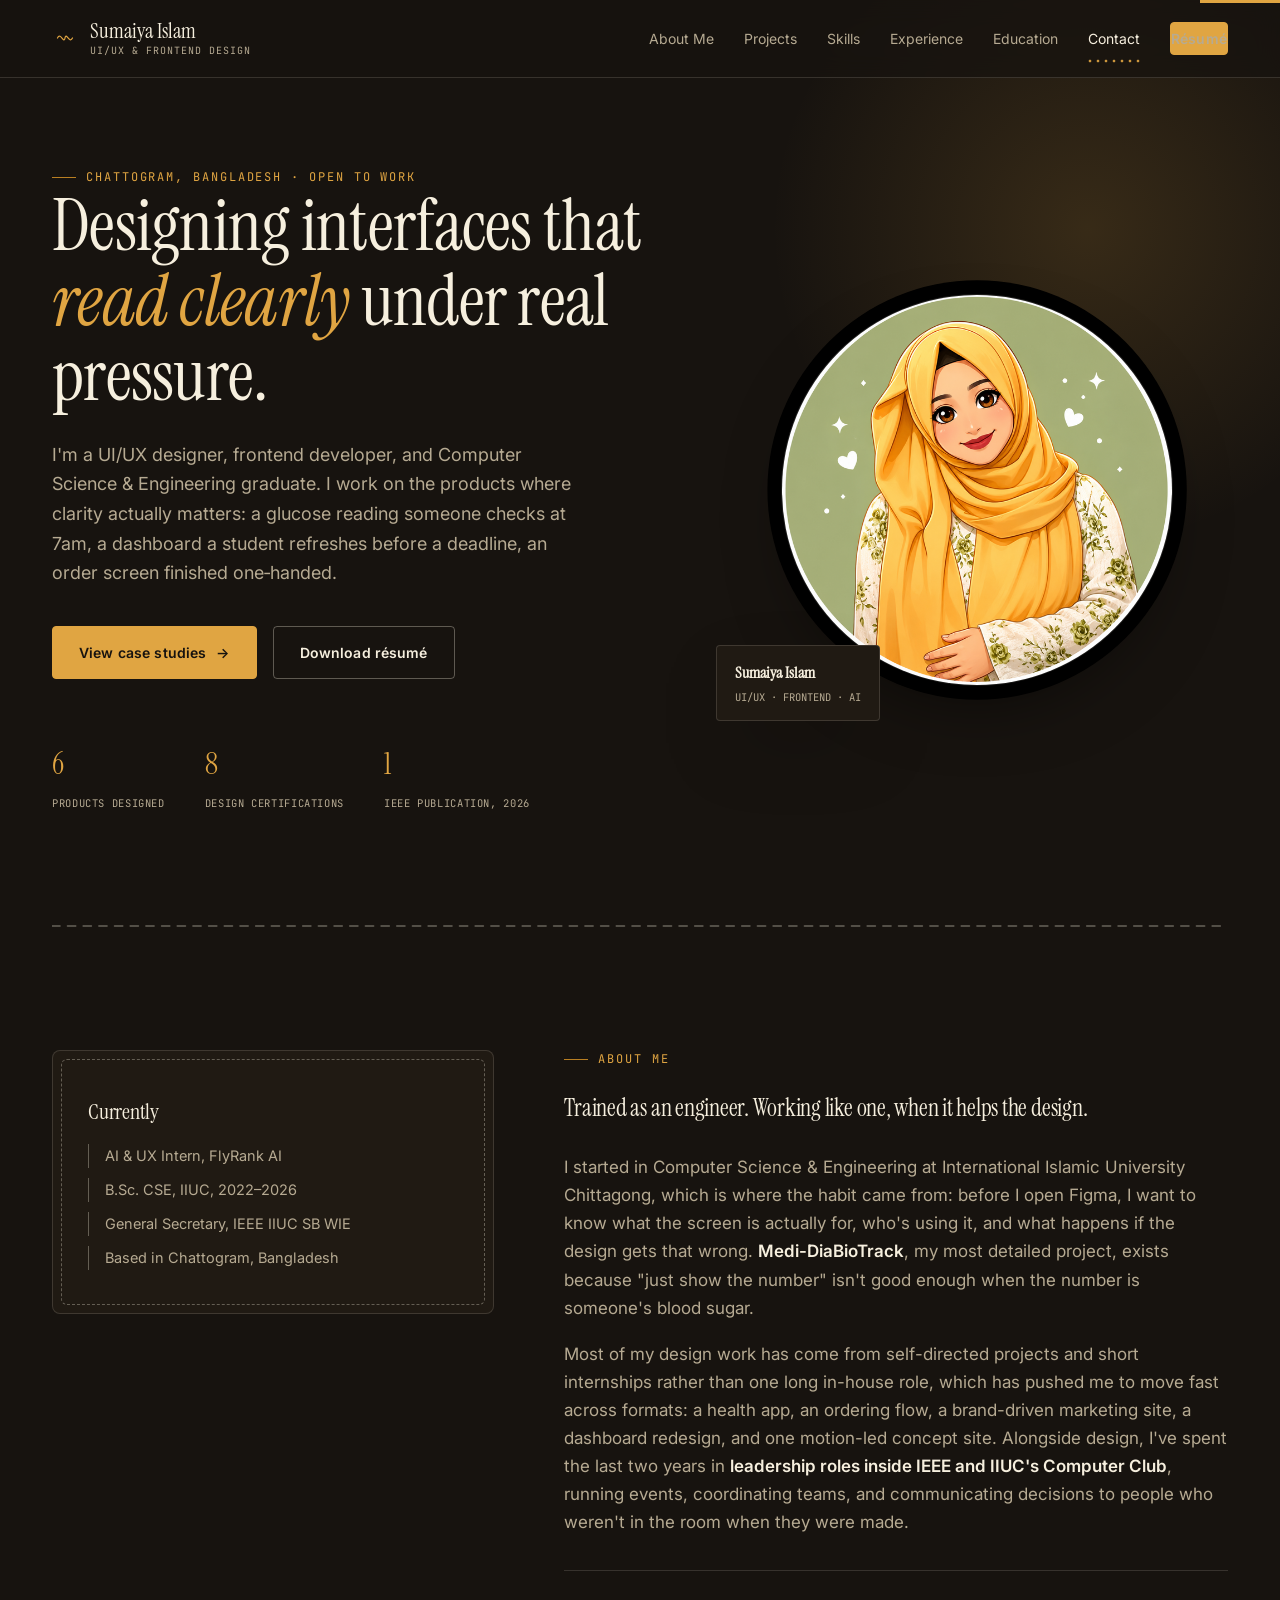
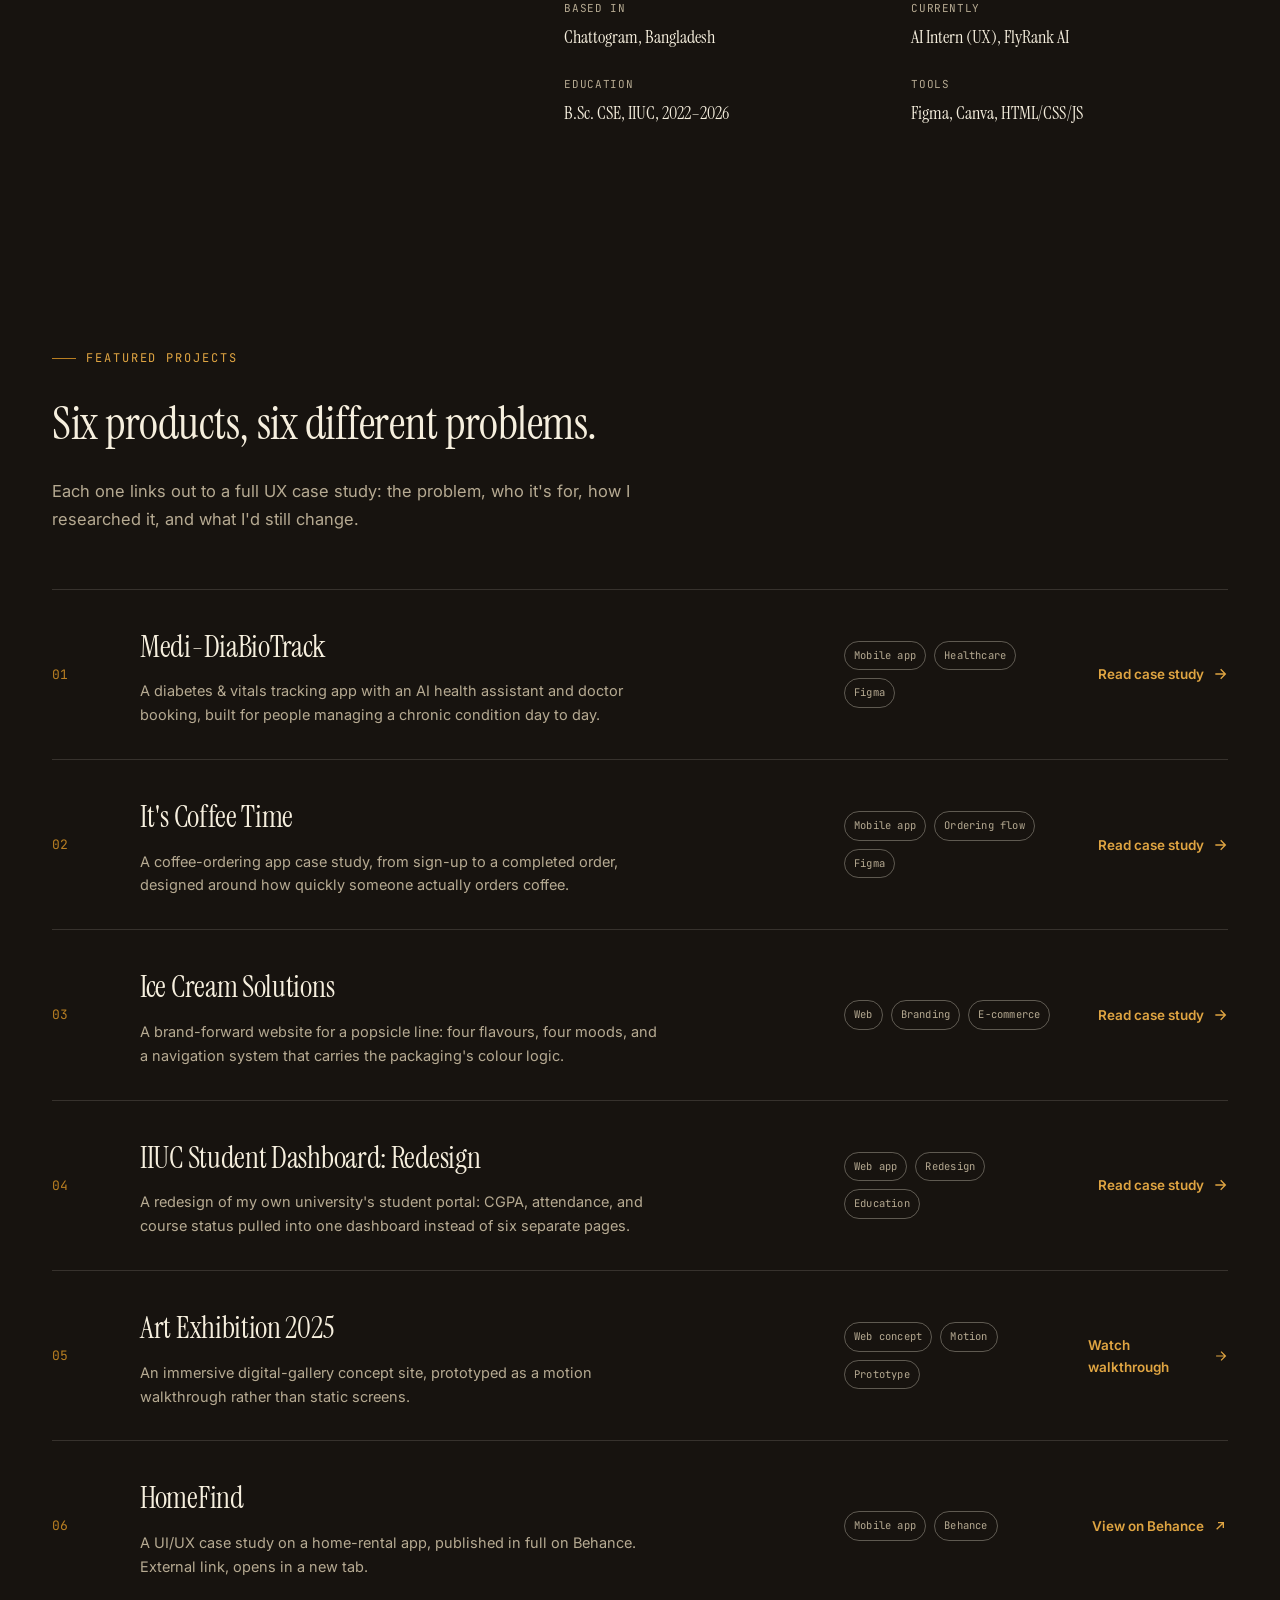
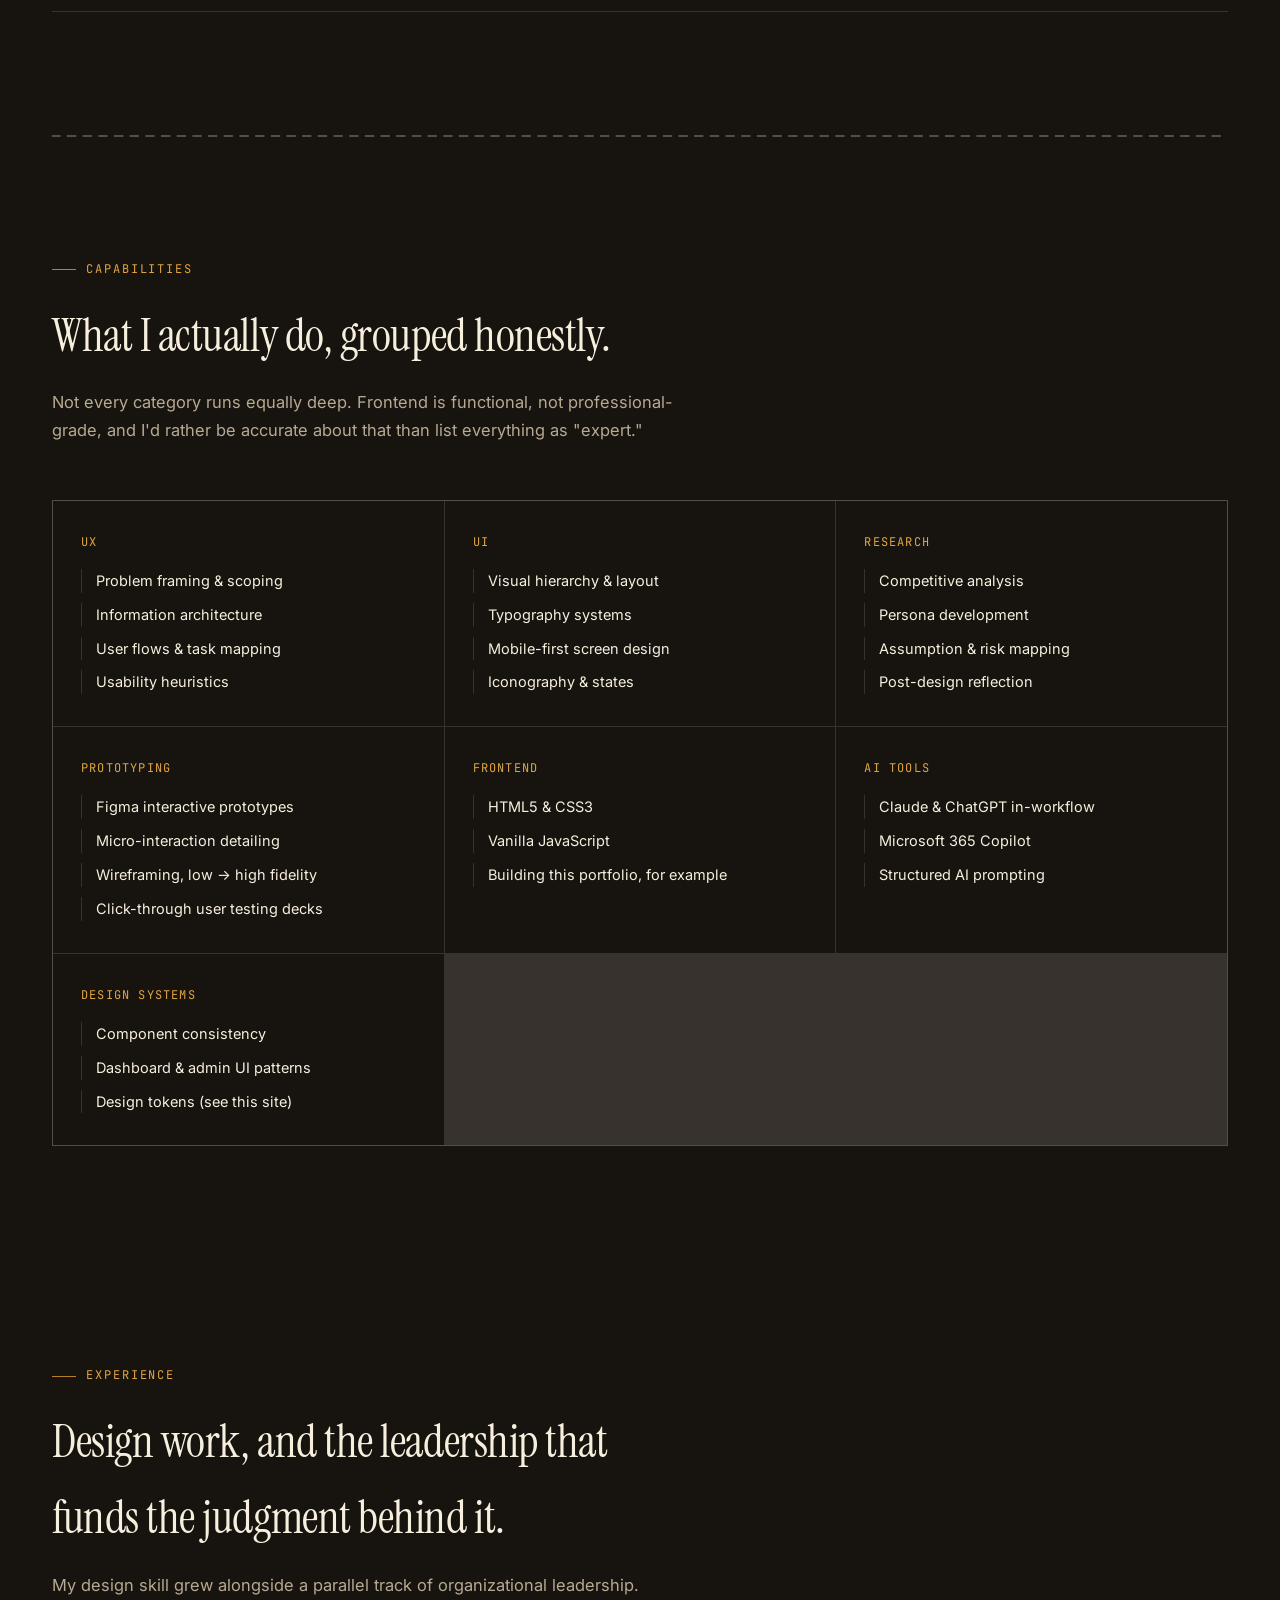
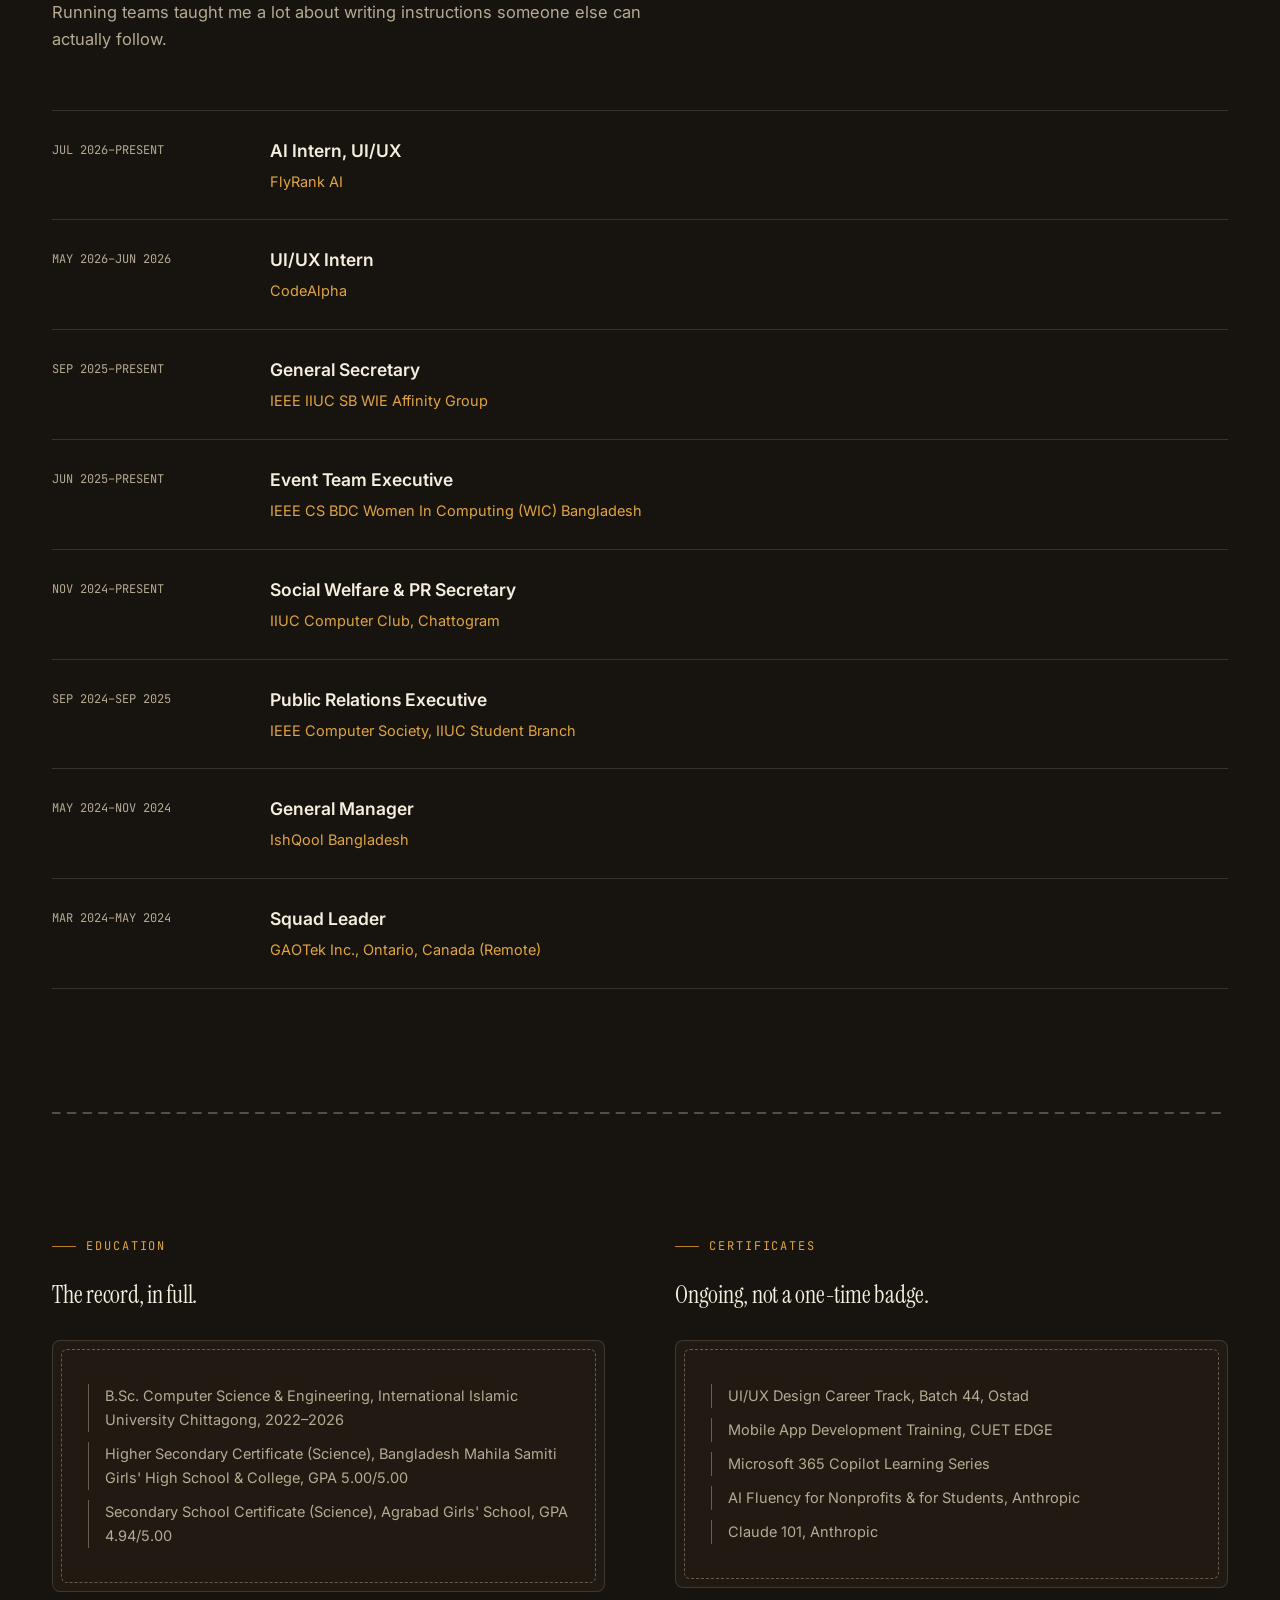
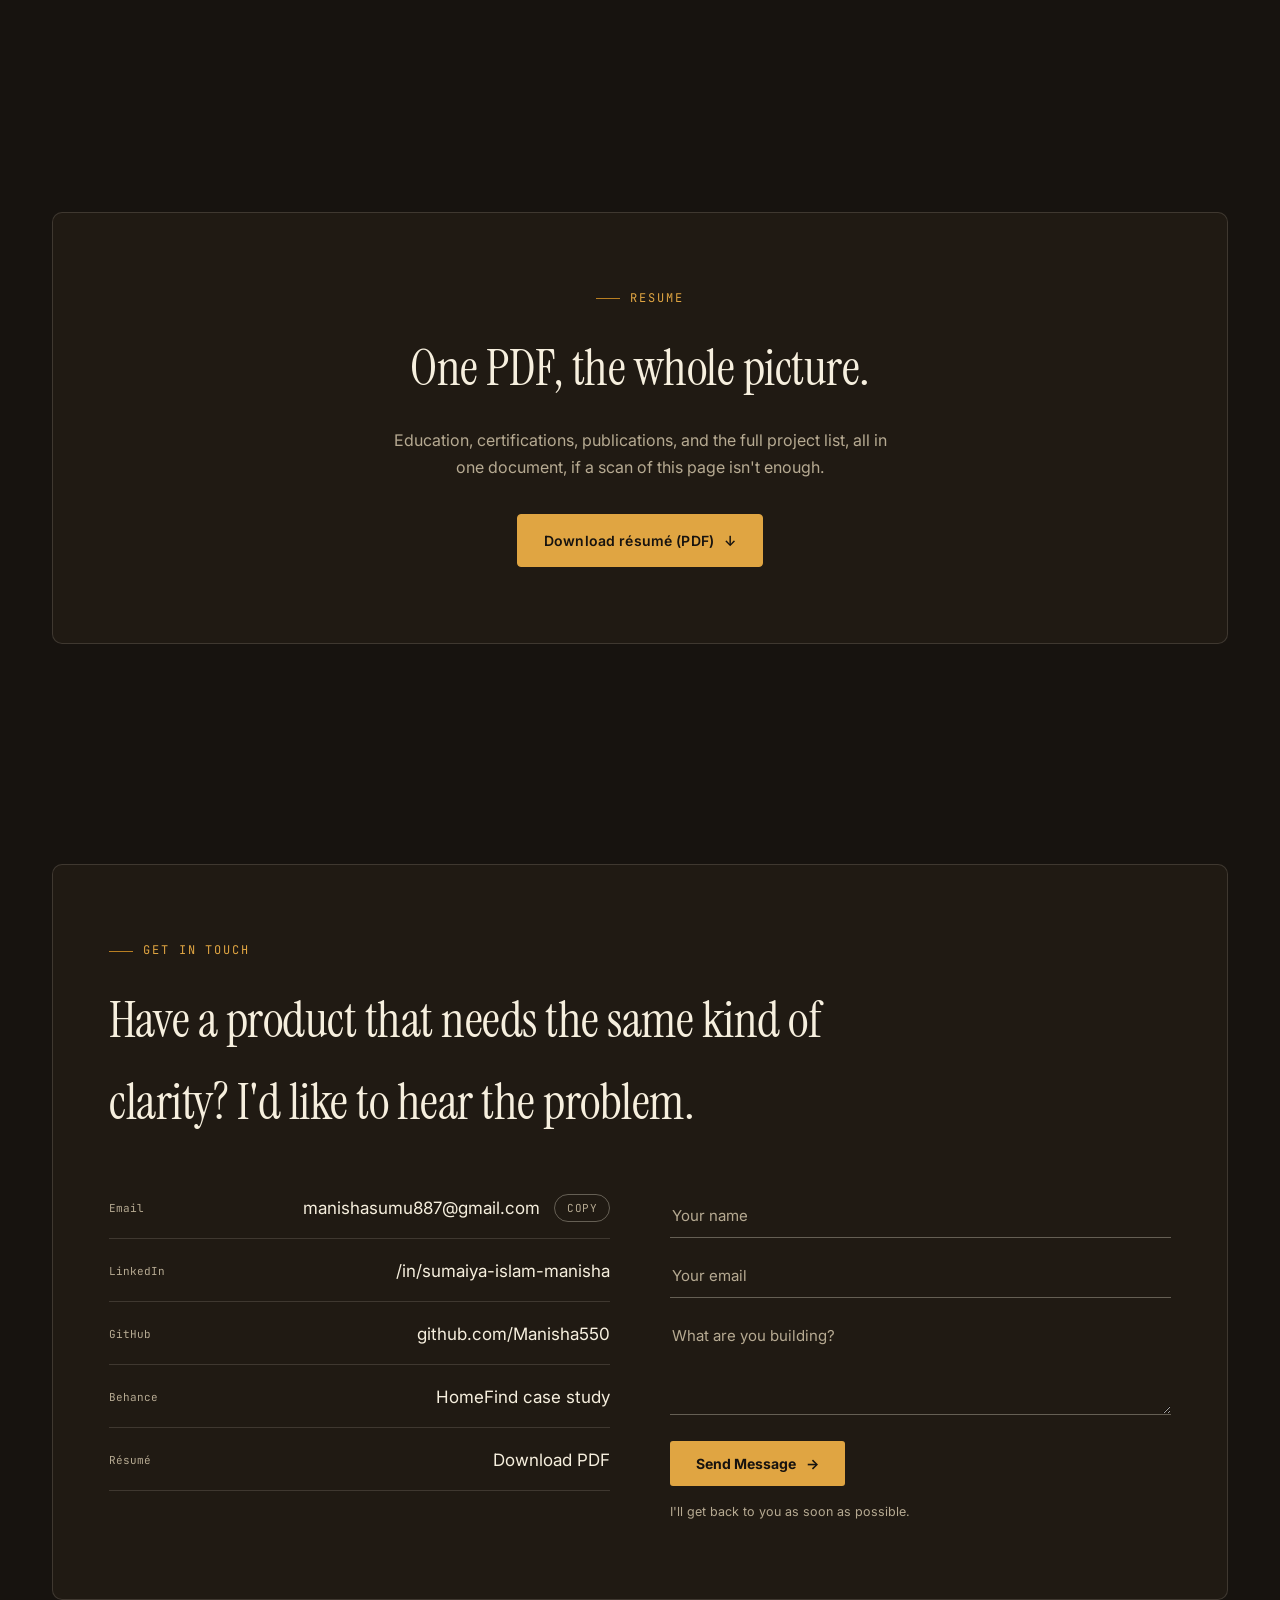
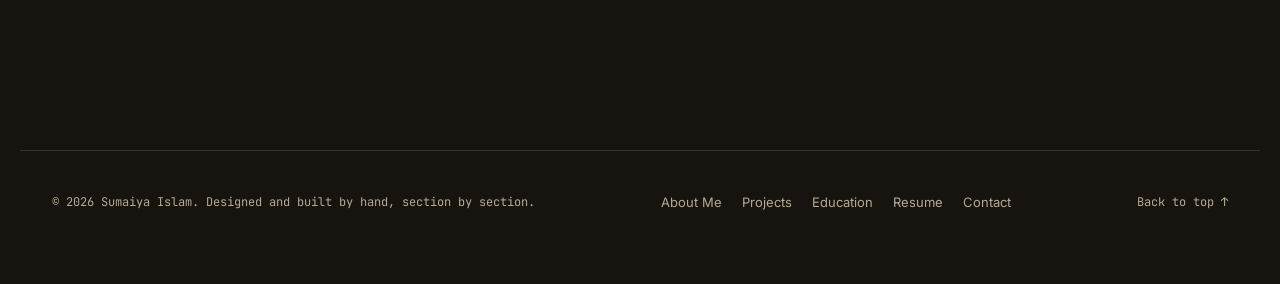
==== index.html @ 70c05f85 "Update avatar image attributes in index.html Removed width and height attributes from avatar image." ====
<!DOCTYPE html>
<html lang="en">
<head>
<meta charset="UTF-8">
<meta name="viewport" content="width=device-width, initial-scale=1.0">
<title>Sumaiya Islam | UI/UX Designer &amp; Frontend Developer</title>
<meta name="description" content="Sumaiya Islam is a UI/UX designer, frontend developer, and AI enthusiast from Chattogram, Bangladesh. A CSE graduate designing research-first products, from a diabetes-tracking app to a university dashboard redesign.">
<meta property="og:title" content="Sumaiya Islam | UI/UX Designer &amp; Frontend Developer">
<meta property="og:description" content="Product design case studies in health-tech, e-commerce, and dashboard redesigns, built and coded by hand.">
<meta property="og:type" content="website">
<link rel="icon" href="data:,">
<link rel="stylesheet" href="style.css">
</head>
<body>

<!-- ================================================================
     RUNNING-STITCH SCROLL PROGRESS
     A dashed thread that fills in as you scroll the page — the
     site's signature motif, echoing Nakshi-Kantha embroidery.
     ================================================================ -->
<div id="stitch-progress" aria-hidden="true" style="position:fixed;top:0;left:0;right:0;height:3px;z-index:999;pointer-events:none;">
  <svg viewBox="0 0 1200 6" preserveAspectRatio="none" style="width:100%;height:100%;">
    <path id="stitch-path" d="M0,3 L1200,3" stroke="#E0A542" stroke-width="3" stroke-dasharray="6 8" fill="none" vector-effect="non-scaling-stroke"/>
  </svg>
</div>

<!-- ================================================================
     NAVIGATION
     ================================================================ -->
<header class="site-nav">
  <div class="nav-inner">
    <a href="#top" class="brand">
      <svg class="brand-mark" viewBox="0 0 32 32" aria-hidden="true">
        <path d="M4,16 C9,6 14,26 16,16 C18,6 23,26 28,16" />
      </svg>
      <span class="brand-text">Sumaiya Islam<small>UI/UX &amp; FRONTEND DESIGN</small></span>
    </a>
    <nav class="links">
      <span class="nav-indicator" aria-hidden="true"></span>
      <a href="#about">About Me</a>
      <a href="#work">Projects</a>
      <a href="#skills">Skills</a>
      <a href="#experience">Experience</a>
      <a href="#education">Education</a>
      <a href="#contact">Contact</a>
      <a href="assets/resume/sumaiya-islam-cv.pdf" class="btn btn-magnetic" download>Résumé</a>
    </nav>
    <button class="menu-btn" aria-label="Open menu" aria-expanded="false"><span></span></button>
  </div>
</header>

<main id="top">

  <!-- ============================================================
       HERO
       Left: thesis statement. Right: the illustrated avatar inside
       an embroidery hoop — the page's signature moment.
       ============================================================ -->
  <section class="hero">
    <div class="hero-glow" aria-hidden="true"></div>
    <div class="wrap hero-grid">

      <div class="reveal in">
        <div class="eyebrow">CHATTOGRAM, BANGLADESH &middot; OPEN TO WORK</div>
        <h1>Designing interfaces that <em>read clearly</em> under real pressure.</h1>
        <p class="lede">I'm a UI/UX designer, frontend developer, and Computer Science &amp; Engineering graduate. I work on the products where clarity actually matters: a glucose reading someone checks at 7am, a dashboard a student refreshes before a deadline, an order screen finished one‑handed.</p>
        <div class="hero-cta">
          <a href="#work" class="btn btn-magnetic">View case studies <span class="btn-arrow">→</span></a>
          <a href="assets/resume/sumaiya-islam-cv.pdf" class="btn btn-ghost" download>Download résumé</a>
        </div>
        <div class="hero-meta">
          <div><strong data-count-to="6">0</strong><span>Products designed</span></div>
          <div><strong data-count-to="8">0</strong><span>Design certifications</span></div>
          <div><strong data-count-to="1">0</strong><span>IEEE publication, 2026</span></div>
        </div>
      </div>

      <!-- ---------- embroidery-hoop avatar ---------- -->
      <div class="reveal in hoop-wrap">
        <svg class="hoop-ring" viewBox="0 0 440 440" aria-hidden="true">
          <circle cx="220" cy="220" r="205"/>
        </svg>

        <div class="avatar-stage">
          <img class="avatar-photo" src="assets/images/avatar-illustration.png" alt="Illustrated portrait of Sumaiya, in a marigold hijab and a floral dress" loading="eager" fetchpriority="high">
        </div>

        <div class="hoop-tag">
          <strong>Sumaiya Islam</strong>
          <span>UI/UX · FRONTEND · AI</span>
        </div>
      </div>

    </div>
  </section>

  <svg class="stitch-divider stitch-draw wrap" viewBox="0 0 1200 28" preserveAspectRatio="none"><path d="M0,14 L1200,14"/></svg>

  <!-- ============================================================
       ABOUT
       ============================================================ -->
  <section id="about">
    <div class="wrap about-grid">

      <div class="reveal">
        <div class="thread-frame">
          <div class="thread-frame-inner">
            <h3>Currently</h3>
            <ul>
              <li>AI &amp; UX Intern, FlyRank AI</li>
              <li>B.Sc. CSE, IIUC, 2022–2026</li>
              <li>General Secretary, IEEE IIUC SB WIE</li>
              <li>Based in Chattogram, Bangladesh</li>
            </ul>
          </div>
        </div>
      </div>

      <div class="reveal about-copy">
        <div class="eyebrow">About Me</div>
        <h2 style="margin-top:18px; margin-bottom:26px;">Trained as an engineer. Working like one, when it helps the design.</h2>
        <p>I started in Computer Science &amp; Engineering at International Islamic University Chittagong, which is where the habit came from: before I open Figma, I want to know what the screen is actually for, who's using it, and what happens if the design gets that wrong. <strong>Medi-DiaBioTrack</strong>, my most detailed project, exists because "just show the number" isn't good enough when the number is someone's blood sugar.</p>
        <p>Most of my design work has come from self-directed projects and short internships rather than one long in-house role, which has pushed me to move fast across formats: a health app, an ordering flow, a brand-driven marketing site, a dashboard redesign, and one motion-led concept site. Alongside design, I've spent the last two years in <strong>leadership roles inside IEEE and IIUC's Computer Club</strong>, running events, coordinating teams, and communicating decisions to people who weren't in the room when they were made.</p>
        <div class="about-facts">
          <div><span>Based in</span><strong>Chattogram, Bangladesh</strong></div>
          <div><span>Currently</span><strong>AI Intern (UX), FlyRank AI</strong></div>
          <div><span>Education</span><strong>B.Sc. CSE, IIUC, 2022–2026</strong></div>
          <div><span>Tools</span><strong>Figma, Canva, HTML/CSS/JS</strong></div>
        </div>
      </div>

    </div>
  </section>

  <!-- ============================================================
       SELECTED WORK
       ============================================================ -->
  <section id="work">
    <div class="wrap">
      <div class="section-head reveal">
        <div class="eyebrow">Featured Projects</div>
        <h2>Six products, six different problems.</h2>
        <p>Each one links out to a full UX case study: the problem, who it's for, how I researched it, and what I'd still change.</p>
      </div>

      <div class="project-list">

        <div class="project-row reveal">
          <a class="row-link" href="projects/medi-diabiotrack.html" aria-label="Open Medi-DiaBioTrack case study"></a>
          <span class="idx mono">01</span>
          <div class="title-block">
            <h3>Medi-DiaBioTrack</h3>
            <p>A diabetes &amp; vitals tracking app with an AI health assistant and doctor booking, built for people managing a chronic condition day to day.</p>
          </div>
          <div class="tags"><span>Mobile app</span><span>Healthcare</span><span>Figma</span></div>
          <div class="go">Read case study <svg width="16" height="16" viewBox="0 0 24 24" fill="none" stroke="currentColor" stroke-width="2"><path d="M5 12h14M13 5l7 7-7 7"/></svg></div>
        </div>

        <div class="project-row reveal">
          <a class="row-link" href="projects/coffee-time.html" aria-label="Open It's Coffee Time case study"></a>
          <span class="idx mono">02</span>
          <div class="title-block">
            <h3>It's Coffee Time</h3>
            <p>A coffee-ordering app case study, from sign-up to a completed order, designed around how quickly someone actually orders coffee.</p>
          </div>
          <div class="tags"><span>Mobile app</span><span>Ordering flow</span><span>Figma</span></div>
          <div class="go">Read case study <svg width="16" height="16" viewBox="0 0 24 24" fill="none" stroke="currentColor" stroke-width="2"><path d="M5 12h14M13 5l7 7-7 7"/></svg></div>
        </div>

        <div class="project-row reveal">
          <a class="row-link" href="projects/icecream-solutions.html" aria-label="Open Ice Cream Solutions case study"></a>
          <span class="idx mono">03</span>
          <div class="title-block">
            <h3>Ice Cream Solutions</h3>
            <p>A brand-forward website for a popsicle line: four flavours, four moods, and a navigation system that carries the packaging's colour logic.</p>
          </div>
          <div class="tags"><span>Web</span><span>Branding</span><span>E-commerce</span></div>
          <div class="go">Read case study <svg width="16" height="16" viewBox="0 0 24 24" fill="none" stroke="currentColor" stroke-width="2"><path d="M5 12h14M13 5l7 7-7 7"/></svg></div>
        </div>

        <div class="project-row reveal">
          <a class="row-link" href="projects/student-dashboard.html" aria-label="Open IIUC Student Dashboard redesign case study"></a>
          <span class="idx mono">04</span>
          <div class="title-block">
            <h3>IIUC Student Dashboard: Redesign</h3>
            <p>A redesign of my own university's student portal: CGPA, attendance, and course status pulled into one dashboard instead of six separate pages.</p>
          </div>
          <div class="tags"><span>Web app</span><span>Redesign</span><span>Education</span></div>
          <div class="go">Read case study <svg width="16" height="16" viewBox="0 0 24 24" fill="none" stroke="currentColor" stroke-width="2"><path d="M5 12h14M13 5l7 7-7 7"/></svg></div>
        </div>

        <div class="project-row reveal">
          <a class="row-link" href="projects/art-exhibition.html" aria-label="Open Art Exhibition 2025 case study"></a>
          <span class="idx mono">05</span>
          <div class="title-block">
            <h3>Art Exhibition 2025</h3>
            <p>An immersive digital-gallery concept site, prototyped as a motion walkthrough rather than static screens.</p>
          </div>
          <div class="tags"><span>Web concept</span><span>Motion</span><span>Prototype</span></div>
          <div class="go">Watch walkthrough <svg width="16" height="16" viewBox="0 0 24 24" fill="none" stroke="currentColor" stroke-width="2"><path d="M5 12h14M13 5l7 7-7 7"/></svg></div>
        </div>

        <div class="project-row reveal">
          <a class="row-link" href="https://www.behance.net/gallery/236787007/HomeFind-UIUX-Case-Study-on-Home-Rental-App" target="_blank" rel="noopener" aria-label="Open HomeFind case study on Behance"></a>
          <span class="idx mono">06</span>
          <div class="title-block">
            <h3>HomeFind</h3>
            <p>A UI/UX case study on a home-rental app, published in full on Behance. External link, opens in a new tab.</p>
          </div>
          <div class="tags"><span>Mobile app</span><span>Behance</span></div>
          <div class="go">View on Behance <svg width="16" height="16" viewBox="0 0 24 24" fill="none" stroke="currentColor" stroke-width="2"><path d="M7 17L17 7M9 7h8v8"/></svg></div>
        </div>

      </div>
    </div>
  </section>

  <svg class="stitch-divider stitch-draw wrap" viewBox="0 0 1200 28" preserveAspectRatio="none"><path d="M0,14 L1200,14"/></svg>

  <!-- ============================================================
       SKILLS
       ============================================================ -->
  <section id="skills">
    <div class="wrap">
      <div class="section-head reveal">
        <div class="eyebrow">Capabilities</div>
        <h2>What I actually do, grouped honestly.</h2>
        <p>Not every category runs equally deep. Frontend is functional, not professional-grade, and I'd rather be accurate about that than list everything as "expert."</p>
      </div>
      <div class="skills-grid reveal">
        <div class="skill-card">
          <h4>UX</h4>
          <ul>
            <li>Problem framing &amp; scoping</li>
            <li>Information architecture</li>
            <li>User flows &amp; task mapping</li>
            <li>Usability heuristics</li>
          </ul>
        </div>
        <div class="skill-card">
          <h4>UI</h4>
          <ul>
            <li>Visual hierarchy &amp; layout</li>
            <li>Typography systems</li>
            <li>Mobile-first screen design</li>
            <li>Iconography &amp; states</li>
          </ul>
        </div>
        <div class="skill-card">
          <h4>Research</h4>
          <ul>
            <li>Competitive analysis</li>
            <li>Persona development</li>
            <li>Assumption &amp; risk mapping</li>
            <li>Post-design reflection</li>
          </ul>
        </div>
        <div class="skill-card">
          <h4>Prototyping</h4>
          <ul>
            <li>Figma interactive prototypes</li>
            <li>Micro-interaction detailing</li>
            <li>Wireframing, low → high fidelity</li>
            <li>Click-through user testing decks</li>
          </ul>
        </div>
        <div class="skill-card">
          <h4>Frontend</h4>
          <ul>
            <li>HTML5 &amp; CSS3</li>
            <li>Vanilla JavaScript</li>
            <li>Building this portfolio, for example</li>
          </ul>
        </div>
        <div class="skill-card">
          <h4>AI tools</h4>
          <ul>
            <li>Claude &amp; ChatGPT in-workflow</li>
            <li>Microsoft 365 Copilot</li>
            <li>Structured AI prompting</li>
          </ul>
        </div>
        <div class="skill-card">
          <h4>Design systems</h4>
          <ul>
            <li>Component consistency</li>
            <li>Dashboard &amp; admin UI patterns</li>
            <li>Design tokens (see this site)</li>
          </ul>
        </div>
      </div>
    </div>
  </section>

  <!-- ============================================================
       EXPERIENCE
       ============================================================ -->
  <section id="experience">
    <div class="wrap">
      <div class="section-head reveal">
        <div class="eyebrow">Experience</div>
        <h2>Design work, and the leadership that funds the judgment behind it.</h2>
        <p>My design skill grew alongside a parallel track of organizational leadership. Running teams taught me a lot about writing instructions someone else can actually follow.</p>
      </div>
      <div class="timeline reveal">
        <div class="tl-row"><div class="when mono">JUL 2026–PRESENT</div><div><div class="role">AI Intern, UI/UX</div><div class="org">FlyRank AI</div></div></div>
        <div class="tl-row"><div class="when mono">MAY 2026–JUN 2026</div><div><div class="role">UI/UX Intern</div><div class="org">CodeAlpha</div></div></div>
        <div class="tl-row"><div class="when mono">SEP 2025–PRESENT</div><div><div class="role">General Secretary</div><div class="org">IEEE IIUC SB WIE Affinity Group</div></div></div>
        <div class="tl-row"><div class="when mono">JUN 2025–PRESENT</div><div><div class="role">Event Team Executive</div><div class="org">IEEE CS BDC Women In Computing (WIC) Bangladesh</div></div></div>
        <div class="tl-row"><div class="when mono">NOV 2024–PRESENT</div><div><div class="role">Social Welfare &amp; PR Secretary</div><div class="org">IIUC Computer Club, Chattogram</div></div></div>
        <div class="tl-row"><div class="when mono">SEP 2024–SEP 2025</div><div><div class="role">Public Relations Executive</div><div class="org">IEEE Computer Society, IIUC Student Branch</div></div></div>
        <div class="tl-row"><div class="when mono">MAY 2024–NOV 2024</div><div><div class="role">General Manager</div><div class="org">IshQool Bangladesh</div></div></div>
        <div class="tl-row"><div class="when mono">MAR 2024–MAY 2024</div><div><div class="role">Squad Leader</div><div class="org">GAOTek Inc., Ontario, Canada (Remote)</div></div></div>
      </div>
    </div>
  </section>

  <svg class="stitch-divider stitch-draw wrap" viewBox="0 0 1200 28" preserveAspectRatio="none"><path d="M0,14 L1200,14"/></svg>

  <!-- ============================================================
       EDUCATION & CERTIFICATES
       ============================================================ -->
  <section id="education">
    <div class="wrap about-grid even">
      <div class="reveal">
        <div class="eyebrow">Education</div>
        <h2 style="margin-top:18px; margin-bottom:26px;">The record, in full.</h2>
        <div class="thread-frame">
          <div class="thread-frame-inner">
            <ul>
              <li>B.Sc. Computer Science &amp; Engineering, International Islamic University Chittagong, 2022–2026</li>
              <li>Higher Secondary Certificate (Science), Bangladesh Mahila Samiti Girls' High School &amp; College, GPA 5.00/5.00</li>
              <li>Secondary School Certificate (Science), Agrabad Girls' School, GPA 4.94/5.00</li>
            </ul>
          </div>
        </div>
      </div>
      <div class="reveal">
        <div class="eyebrow">Certificates</div>
        <h2 style="margin-top:18px; margin-bottom:26px;">Ongoing, not a one-time badge.</h2>
        <div class="thread-frame">
          <div class="thread-frame-inner">
            <ul>
              <li>UI/UX Design Career Track, Batch 44, Ostad</li>
              <li>Mobile App Development Training, CUET EDGE</li>
              <li>Microsoft 365 Copilot Learning Series</li>
              <li>AI Fluency for Nonprofits &amp; for Students, Anthropic</li>
              <li>Claude 101, Anthropic</li>
            </ul>
          </div>
        </div>
      </div>
    </div>
  </section>

  <!-- ============================================================
       RESUME
       ============================================================ -->
  <section id="resume">
    <div class="wrap">
      <div class="contact-shell reveal" style="text-align:center;">
        <div class="eyebrow" style="justify-content:center;">Resume</div>
        <h2 style="margin-top:18px; max-width:none;">One PDF, the whole picture.</h2>
        <p style="color:var(--muted); max-width:520px; margin:18px auto 0;">Education, certifications, publications, and the full project list, all in one document, if a scan of this page isn't enough.</p>
        <a href="assets/resume/sumaiya-islam-cv.pdf" class="btn btn-magnetic" download style="margin-top:34px;">Download résumé (PDF) <span class="btn-arrow">↓</span></a>
      </div>
    </div>
  </section>

  <!-- ============================================================
       CONTACT
       ============================================================ -->
  <section id="contact">
    <div class="wrap">
      <div class="contact-shell reveal">
        <div class="eyebrow">Get in touch</div>
        <h2>Have a product that needs the same kind of clarity? I'd like to hear the problem.</h2>
        <div class="contact-grid">
          <div class="contact-links">
            <div class="email-row">
              <a href="mailto:manishasumu887@gmail.com"><span>Email</span>manishasumu887@gmail.com</a>
              <button type="button" class="copy-email-btn" data-email="manishasumu887@gmail.com">Copy</button>
            </div>
            <a href="https://www.linkedin.com/in/sumaiya-islam-manisha-391bb2285/" target="_blank" rel="noopener"><span>LinkedIn</span>/in/sumaiya-islam-manisha</a>
            <a href="https://github.com/Manisha550" target="_blank" rel="noopener"><span>GitHub</span>github.com/Manisha550</a>
            <a href="https://www.behance.net/gallery/236787007/HomeFind-UIUX-Case-Study-on-Home-Rental-App" target="_blank" rel="noopener"><span>Behance</span>HomeFind case study</a>
            <a href="assets/resume/sumaiya-islam-cv.pdf" download><span>Résumé</span>Download PDF</a>
          </div>
          <form
  class="contact-form"
  action="https://api.web3forms.com/submit"
  method="POST"
>
  <input
    type="hidden"
    name="access_key"
    value="f4777b94-7ccf-4842-a0d0-48f29b0f644a"
  >

  <input
    type="text"
    name="name"
    placeholder="Your name"
    required
  >

  <input
    type="email"
    name="email"
    placeholder="Your email"
    required
  >

  <textarea
    name="message"
    rows="4"
    placeholder="What are you building?"
    required
  ></textarea>

  <button type="submit">
    Send Message <span class="btn-arrow">→</span>
  </button>

  <span class="form-note">
    I'll get back to you as soon as possible.
  </span>
</form>
           
        </div>
      </div>
    </div>
  </section>

</main>

<footer>
  <div class="wrap footer-inner">
    <p>© <span data-year></span> Sumaiya Islam. Designed and built by hand, section by section.</p>
    <div class="footer-links">
      <a href="#about">About Me</a>
      <a href="#work">Projects</a>
      <a href="#education">Education</a>
      <a href="#resume">Resume</a>
      <a href="#contact">Contact</a>
    </div>
    <a href="#top" class="to-top">Back to top ↑</a>
  </div>
</footer>

<script src="script.js"></script>
</body>
</html>
---- style.css ----
/* =========================================================
   SUMAIYA ISLAM — PORTFOLIO DESIGN SYSTEM
   ---------------------------------------------------------
   Palette pulled straight from her own wardrobe: the marigold
   hijab, the forest-green leaf print on the dress, a deep
   espresso ground instead of the usual "AI cream" background.

   Display face  : Instrument Serif  (editorial, used in italics)
   Body face     : Inter             (quiet workhorse)
   Utility face  : JetBrains Mono    (labels, tags, timestamps)

   SIGNATURE MOTIF — "the running stitch"
   A dashed thread (Nakshi-Kantha style embroidery, a Bangladeshi
   textile tradition) that stitches itself across section
   dividers as you scroll, and loops into a hoop that frames the
   hero illustration. It's the one thing this page is allowed to
   show off — everything else stays quiet around it.
   ========================================================= */

@import url('https://fonts.googleapis.com/css2?family=Instrument+Serif:ital@0;1&family=Inter:wght@400;500;600;700;800&family=JetBrains+Mono:wght@400;500&display=swap');

:root{
  /* ---- color tokens ---- */
  --ink:        #17130F;   /* base ground, warm near-black   */
  --ink-2:      #201A13;   /* panel / card ground             */
  --ink-3:      #2A2318;   /* raised panel / hover ground      */
  --paper:      #F6EFDE;   /* primary text on dark             */
  --muted:      #B6AA92;   /* secondary text                   */
  --line:       rgba(246,239,222,0.14);
  --line-strong:rgba(246,239,222,0.32);

  --marigold:      #E0A542; /* hijab                           */
  --marigold-deep: #B97F22;
  --forest:        #6E9270; /* leaf print                       */
  --forest-deep:   #3F5C42;
  --rose:          #C97485; /* lip / accent                     */

  --shadow: 0 30px 80px -30px rgba(0,0,0,0.65);
  --radius: 4px;
  --maxw: 1240px;
  --nav-h: 78px;
}

*,*::before,*::after{ box-sizing:border-box; }
html{ scroll-behavior:smooth; }
@media (prefers-reduced-motion: reduce){
  html{ scroll-behavior:auto; }
  *{ animation-duration:.001ms !important; animation-iteration-count:1 !important; transition-duration:.001ms !important; }
}

body{
  margin:0;
  background:var(--ink);
  color:var(--paper);
  font-family:'Inter',sans-serif;
  font-size:16px;
  line-height:1.65;
  -webkit-font-smoothing:antialiased;
  overflow-x:hidden;
}

::selection{ background:var(--marigold); color:var(--ink); }
img{ max-width:100%; display:block; }
a{ color:inherit; text-decoration:none; }
button{ font-family:inherit; cursor:pointer; }
svg{ display:block; }

.wrap{ max-width:var(--maxw); margin:0 auto; padding:0 32px; }
@media (max-width:640px){ .wrap{ padding:0 20px; } }

h1,h2,h3,h4{
  font-family:'Instrument Serif', serif;
  font-weight:400;
  letter-spacing:-0.01em;
  margin:0;
  color:var(--paper);
}
h1 em, h2 em, h3 em{ font-style:italic; color:var(--marigold); font-weight:400; }

.mono{ font-family:'JetBrains Mono', monospace; }

.eyebrow{
  font-family:'JetBrains Mono', monospace;
  font-size:12px;
  letter-spacing:.16em;
  text-transform:uppercase;
  color:var(--marigold);
  display:flex; align-items:center; gap:10px;
}
.eyebrow::before{ content:""; width:24px; height:1px; background:var(--marigold-deep); display:inline-block; }

/* ---------- running-stitch signature ---------- */
.stitch-divider{ width:100%; height:28px; margin:0 auto; opacity:.85; }
.stitch-divider path{
  stroke:var(--line-strong); stroke-width:2; fill:none;
  stroke-dasharray:1 10; stroke-linecap:round;
}
.stitch-draw path{
  stroke-dasharray:8 8;
  stroke-dashoffset:2000;
  transition:stroke-dashoffset 1.6s ease;
}
.stitch-draw.in path{ stroke-dashoffset:0; }

/* ---------- nav ---------- */
header.site-nav{
  position:fixed; top:0; left:0; right:0; z-index:900;
  height:var(--nav-h);
  display:flex; align-items:center;
  background:rgba(23,19,15,0.75);
  backdrop-filter:blur(12px);
  border-bottom:1px solid var(--line);
  transition:height .35s ease, background .35s ease, box-shadow .35s ease;
}
/* once you've scrolled past the hero, the bar tightens up and grounds
   itself with a shadow instead of just the hairline — a small cue that
   the page is listening, not just decoration */
header.site-nav.scrolled{
  height:calc(var(--nav-h) - 16px);
  background:rgba(23,19,15,0.92);
  box-shadow:0 20px 40px -30px rgba(0,0,0,0.8);
}
.nav-inner{
  width:100%; max-width:var(--maxw); margin:0 auto; padding:0 32px;
  display:flex; align-items:center; justify-content:space-between;
}
.brand{ display:flex; align-items:center; gap:12px; }
.brand-mark{ width:26px; height:20px; flex:none; overflow:visible; }
.brand-mark path{
  fill:none; stroke:var(--marigold); stroke-width:2; stroke-linecap:round;
  stroke-dasharray:56; stroke-dashoffset:56;
  animation:stitch-in 1.4s ease .3s forwards;
}
.brand:hover .brand-mark path{ animation:stitch-retrace 1.1s ease forwards; }
@keyframes stitch-in{ to{ stroke-dashoffset:0; } }
@keyframes stitch-retrace{ 0%{ stroke-dashoffset:0; } 50%{ stroke-dashoffset:-56; } 50.001%{ stroke-dashoffset:56; } 100%{ stroke-dashoffset:0; } }
.brand-text{
  font-family:'Instrument Serif', serif; font-size:21px;
  display:flex; flex-direction:column; line-height:1.05;
}
.brand-text small{
  font-family:'JetBrains Mono', monospace; font-weight:400;
  font-size:10px; letter-spacing:.1em; color:var(--muted); margin-top:4px;
}
nav.links{ display:flex; align-items:center; gap:30px; position:relative; }
nav.links a{ font-size:14px; color:var(--muted); position:relative; padding:4px 0; transition:color .2s ease; }
nav.links a:hover, nav.links a.active{ color:var(--paper); }
nav.links a:not(.btn)::after{
  content:""; position:absolute; left:0; bottom:-2px; height:1px; width:0;
  background:var(--marigold); transition:width .25s ease;
}
nav.links a:hover::after{ width:100%; }
/* the running-stitch indicator: a dashed thread that slides beneath
   whichever section is active, instead of a plain highlight bar —
   ties the nav back into the page's signature motif */
.nav-indicator{
  position:absolute; left:0; bottom:-9px; height:6px; width:0;
  pointer-events:none; opacity:0;
  background-image:radial-gradient(circle, var(--marigold) 1.5px, transparent 1.6px);
  background-size:8px 6px; background-repeat:repeat-x; background-position:center;
  transition:transform .45s cubic-bezier(.65,0,.35,1), width .45s cubic-bezier(.65,0,.35,1), opacity .3s ease;
}
.nav-indicator.on{ opacity:.9; }
@media (max-width:900px){ .nav-indicator{ display:none; } }

.menu-btn{
  display:none; width:40px; height:40px; border:1px solid var(--line-strong);
  background:transparent; border-radius:50%; align-items:center; justify-content:center;
}
.menu-btn span{ display:block; width:15px; height:1.4px; background:var(--paper); position:relative; }
.menu-btn span::before,.menu-btn span::after{ content:""; position:absolute; left:0; width:15px; height:1.4px; background:var(--paper); }
.menu-btn span::before{ top:-5px; }
.menu-btn span::after{ top:5px; }

@media (max-width:900px){
  nav.links{
    position:fixed; inset:var(--nav-h) 0 0 0; height:calc(100dvh - var(--nav-h));
    background:var(--ink); flex-direction:column; justify-content:flex-start;
    padding:40px 32px; gap:24px; transform:translateX(100%);
    transition:transform .4s ease; border-top:1px solid var(--line);
  }
  nav.links.open{ transform:translateX(0); }
  nav.links a{
    font-size:22px; font-family:'Instrument Serif',serif;
    opacity:0; transform:translateX(16px);
    transition:opacity .35s ease, transform .35s ease;
  }
  /* links step in one after another once the panel is open, instead of
     arriving all at once */
  nav.links.open a{ opacity:1; transform:none; }
  nav.links.open a:nth-child(2){ transition-delay:.06s; }
  nav.links.open a:nth-child(3){ transition-delay:.11s; }
  nav.links.open a:nth-child(4){ transition-delay:.16s; }
  nav.links.open a:nth-child(5){ transition-delay:.21s; }
  nav.links.open a:nth-child(6){ transition-delay:.26s; }
  nav.links.open a:nth-child(7){ transition-delay:.31s; }
  .menu-btn{ display:flex; z-index:2; }
  .menu-btn span{ transition:background .2s ease .1s; }
  .menu-btn.open span{ background:transparent; }
  .menu-btn span::before,.menu-btn span::after{ transition:transform .3s ease, top .2s ease; }
  .menu-btn.open span::before{ top:0; transform:rotate(45deg); }
  .menu-btn.open span::after{ top:0; transform:rotate(-45deg); }
}

/* ---------- buttons ---------- */
.btn{
  display:inline-flex; align-items:center; gap:10px;
  padding:14px 26px; border-radius:var(--radius);
  font-size:14px; font-weight:600; letter-spacing:.01em;
  border:1px solid var(--marigold); background:var(--marigold); color:var(--ink);
  transition:transform .25s ease, box-shadow .25s ease, background .25s ease;
}
.btn:hover{ transform:translateY(-2px); box-shadow:var(--shadow); background:#EAB35C; }
.btn-ghost{ background:transparent; color:var(--paper); border:1px solid var(--line-strong); }
.btn-ghost:hover{ border-color:var(--marigold); color:var(--marigold); background:transparent; }
.btn-arrow{ transition:transform .25s ease; }
.btn:hover .btn-arrow{ transform:translateX(4px); }

/* magnetic buttons: script.js nudges these toward the cursor while it's
   inside the button, then eases back to rest on mouseleave — CSS just
   needs to get out of the way of the transform and supply the easing */
.btn-magnetic{ transition:transform .3s cubic-bezier(.2,.9,.25,1), box-shadow .25s ease, background .25s ease; will-change:transform; }
.btn-magnetic:hover{ transform:var(--magnet-transform, translateY(-2px)); }

/* ---------- section shell ---------- */
section{ padding:110px 0; }
.section-head{ max-width:640px; margin-bottom:56px; }
.section-head h2{ font-size:clamp(30px,3.6vw,46px); margin-top:18px; }
.section-head p{ color:var(--muted); margin-top:16px; font-size:16.5px; }

/* ---------- hero ---------- */
.hero{ padding:calc(var(--nav-h) + 90px) 0 100px; position:relative; overflow:hidden; }
.hero-glow{
  position:absolute; top:-10%; right:-10%; width:640px; height:640px; border-radius:50%;
  background:radial-gradient(circle, rgba(224,165,66,0.16), transparent 70%);
  pointer-events:none;
  transition:transform .5s cubic-bezier(.2,.8,.2,1);
}
.hero-grid{ display:grid; grid-template-columns:1.05fr 0.95fr; gap:70px; align-items:center; position:relative; }
.hero h1{ font-size:clamp(42px, 5.6vw, 76px); line-height:1.05; }
.hero p.lede{ margin-top:26px; max-width:520px; font-size:18px; color:var(--muted); }
.hero-cta{ margin-top:38px; display:flex; gap:16px; flex-wrap:wrap; }
.hero-meta{ display:flex; gap:40px; margin-top:60px; flex-wrap:wrap; }
.hero-meta div{ display:flex; flex-direction:column; gap:6px; }
.hero-meta strong{ font-family:'Instrument Serif',serif; font-size:30px; font-weight:400; color:var(--marigold); }
.hero-meta span{ font-family:'JetBrains Mono',monospace; font-size:10.5px; color:var(--muted); letter-spacing:.06em; text-transform:uppercase; }

/* ---------- hero avatar / embroidery hoop ---------- */
.hoop-wrap{
  position:relative; display:flex; align-items:center; justify-content:center;
  transform-style:preserve-3d; perspective:900px;
  transform:rotateX(var(--tilt-x,0deg)) rotateY(var(--tilt-y,0deg));
  transition:transform .4s cubic-bezier(.2,.8,.2,1);
}
.hoop-ring{
  position:absolute; inset:0; width:100%; height:100%;
  animation:spin 90s linear infinite;
}
.hoop-ring path{ stroke:var(--line-strong); stroke-width:2; fill:none; stroke-dasharray:1 12; stroke-linecap:round; }
@keyframes spin{ to{ transform:rotate(360deg); } }

.avatar-stage{ width:min(420px, 84vw); position:relative; padding:6%; }
.avatar-photo{
  width:100%; aspect-ratio:1/1; border-radius:50%; object-fit:cover;
  animation:float 6s ease-in-out infinite;
  box-shadow:0 30px 70px -20px rgba(0,0,0,0.6), 0 0 0 1px var(--line);
}
@keyframes float{ 0%,100%{ transform:translateY(0); } 50%{ transform:translateY(-14px); } }

.hoop-tag{
  position:absolute; bottom:-6px; left:-10px; background:var(--ink-2);
  border:1px solid var(--line); padding:14px 18px; border-radius:var(--radius);
  box-shadow:var(--shadow); display:flex; flex-direction:column; gap:2px;
}
.hoop-tag strong{ font-family:'Instrument Serif',serif; font-size:16px; }
.hoop-tag span{ font-family:'JetBrains Mono',monospace; font-size:10.5px; color:var(--muted); }

@media (max-width:900px){
  .hero-grid{ grid-template-columns:1fr; gap:64px; }
  .hoop-wrap{ order:-1; }
}

/* ---------- about ---------- */
.about-grid{ display:grid; grid-template-columns:0.8fr 1.2fr; gap:70px; }
.about-grid.even{ grid-template-columns:1fr 1fr; }
.about-copy p{ font-size:17px; color:var(--muted); margin:0 0 18px; }
.about-copy p strong{ color:var(--paper); font-weight:600; }
.about-facts{
  margin-top:34px; display:grid; grid-template-columns:1fr 1fr; gap:22px 30px;
  border-top:1px solid var(--line); padding-top:28px;
}
.about-facts div span{ display:block; font-family:'JetBrains Mono',monospace; font-size:11px; color:var(--muted); letter-spacing:.06em; text-transform:uppercase; margin-bottom:6px; }
.about-facts div strong{ font-family:'Instrument Serif',serif; font-weight:400; font-size:18px; }

.thread-frame{
  border:1px solid var(--line); border-radius:8px; padding:8px;
  background:var(--ink-2);
}
.thread-frame-inner{ border:1px dashed var(--line-strong); border-radius:6px; padding:34px 26px; }
.thread-frame h3{ font-size:22px; margin-bottom:14px; }
.thread-frame ul{ list-style:none; margin:0; padding:0; display:flex; flex-direction:column; gap:10px; }
.thread-frame li{ font-size:14.5px; color:var(--muted); padding-left:16px; border-left:1px solid var(--line-strong); }

@media (max-width:900px){ .about-grid{ grid-template-columns:1fr; gap:44px; } }

/* ---------- project index ---------- */
.project-row{
  display:grid; grid-template-columns:64px 1fr 220px 140px; align-items:center;
  gap:24px; padding:32px 0; border-top:1px solid var(--line);
  position:relative; transition:padding-left .3s ease;
  overflow:hidden;
}
/* cursor-tracked spotlight: script.js sets --spot-x/--spot-y from the
   mousemove position; the glow only shows once .lit is toggled on, so
   it doesn't flash to a stale corner on the first hover */
.project-row::before{
  content:""; position:absolute; inset:0; z-index:0; pointer-events:none;
  opacity:0; transition:opacity .3s ease;
  background:radial-gradient(320px circle at var(--spot-x,50%) var(--spot-y,50%), rgba(224,165,66,0.08), transparent 70%);
}
.project-row.lit::before{ opacity:1; }
.project-row > *{ position:relative; z-index:1; }
.project-row:last-child{ border-bottom:1px solid var(--line); }
.project-row .idx{ font-family:'JetBrains Mono',monospace; color:var(--marigold-deep); font-size:13px; }
.project-row .title-block h3{ font-size:clamp(22px,2.4vw,30px); font-weight:400; }
.project-row .title-block p{ margin:8px 0 0; color:var(--muted); font-size:14.5px; max-width:520px; }
.project-row .tags{ display:flex; flex-wrap:wrap; gap:8px; }
.project-row .tags span{
  font-family:'JetBrains Mono',monospace; font-size:10.5px; color:var(--muted);
  border:1px solid var(--line-strong); padding:5px 9px; border-radius:20px; letter-spacing:.02em;
}
.project-row .go{ justify-self:end; display:flex; align-items:center; gap:8px; font-size:13.5px; font-weight:600; color:var(--marigold); }
.project-row .go svg{ transition:transform .25s ease; }
.project-row:hover{ background:linear-gradient(90deg, transparent, rgba(224,165,66,0.06)); padding-left:14px; }
.project-row:hover .go svg{ transform:translateX(5px); }
.project-row a.row-link{ position:absolute; inset:0; z-index:2; }

@media (max-width:900px){
  .project-row{ grid-template-columns:1fr; gap:14px; padding:26px 0; }
  .project-row .go{ justify-self:start; }
}

/* ---------- skills ---------- */
.skills-grid{ display:grid; grid-template-columns:repeat(3,1fr); gap:1px; background:var(--line); border:1px solid var(--line); }
.skill-card{ background:var(--ink); padding:32px 28px; }
.skill-card h4{ font-family:'JetBrains Mono',monospace; font-size:12px; letter-spacing:.1em; text-transform:uppercase; color:var(--marigold); margin-bottom:16px; }
.skill-card ul{ list-style:none; margin:0; padding:0; display:flex; flex-direction:column; gap:10px; }
.skill-card li{ font-size:14.5px; color:var(--paper); padding-left:14px; border-left:1px solid var(--line); }
@media (max-width:900px){ .skills-grid{ grid-template-columns:1fr 1fr; } }
@media (max-width:640px){ .skills-grid{ grid-template-columns:1fr; } }

/* ---------- experience timeline ---------- */
.timeline{ border-top:1px solid var(--line); }
.tl-row{ display:grid; grid-template-columns:190px 1fr; gap:28px; padding:26px 0; border-bottom:1px solid var(--line); }
.tl-row .when{ font-family:'JetBrains Mono',monospace; font-size:12px; color:var(--muted); padding-top:4px; }
.tl-row .role{ font-size:17.5px; font-weight:600; color:var(--paper); }
.tl-row .org{ color:var(--marigold); font-size:14.5px; margin-top:4px; }
@media (max-width:640px){ .tl-row{ grid-template-columns:1fr; gap:8px; } }

/* ---------- contact ---------- */
.contact-shell{
  background:var(--ink-2); border:1px solid var(--line); border-radius:10px; padding:76px 56px;
  position:relative; overflow:hidden;
}
.contact-shell h2{ font-size:clamp(30px,4.2vw,50px); margin-top:18px; max-width:720px; }
.contact-grid{ display:grid; grid-template-columns:1fr 1fr; gap:60px; margin-top:50px; }
.contact-links{ display:flex; flex-direction:column; gap:18px; }
.email-row{ display:flex; align-items:center; gap:14px; border-bottom:1px solid var(--line); padding-bottom:16px; }
.copy-email-btn{
  flex:none; background:transparent; border:1px solid var(--line-strong); color:var(--muted);
  font-family:'JetBrains Mono',monospace; font-size:11px; letter-spacing:.04em; text-transform:uppercase;
  padding:6px 12px; border-radius:20px; transition:border-color .2s ease, color .2s ease;
}
.copy-email-btn:hover{ border-color:var(--marigold); color:var(--marigold); }
.copy-email-btn.copied{ border-color:var(--forest); color:var(--forest); }
.contact-links a{
  display:flex; justify-content:space-between; align-items:center; border-bottom:1px solid var(--line);
  padding-bottom:16px; font-size:17px; transition:color .2s ease;
}
.contact-links a:hover{ color:var(--marigold); }
.contact-links a span{ font-family:'JetBrains Mono',monospace; font-size:11px; color:var(--muted); }
.email-row a{ flex:1; border-bottom:none; padding-bottom:0; }
.contact-form{ display:flex; flex-direction:column; gap:16px; }
.contact-form input, .contact-form textarea{
  background:transparent; border:none; border-bottom:1px solid var(--line-strong);
  color:var(--paper); font-family:'Inter',sans-serif; font-size:15px; padding:12px 2px; outline:none;
  transition:border-color .2s ease;
}
.contact-form input::placeholder, .contact-form textarea::placeholder{ color:var(--muted); }
.contact-form input:focus, .contact-form textarea:focus{ border-color:var(--marigold); }
.contact-form button{
  margin-top:10px; align-self:flex-start; background:var(--marigold); color:var(--ink);
  border:none; padding:14px 26px; border-radius:3px; font-weight:700; font-size:14px;
  display:flex; align-items:center; gap:10px; transition:transform .2s ease;
}
.contact-form button:hover{ transform:translateY(-2px); }
.form-note{ font-size:12.5px; color:var(--muted); }
@media (max-width:900px){ .contact-grid{ grid-template-columns:1fr; } .contact-shell{ padding:52px 26px; } }

/* ---------- footer ---------- */
footer{ padding:40px 0 60px; }
.footer-inner{ display:flex; justify-content:space-between; align-items:center; padding-top:30px; border-top:1px solid var(--line); flex-wrap:wrap; gap:14px; }
.footer-inner p{ font-family:'JetBrains Mono',monospace; font-size:12px; color:var(--muted); }
.footer-links{ display:flex; gap:20px; }
.footer-links a{ font-size:13px; color:var(--muted); transition:color .2s ease; }
.footer-links a:hover{ color:var(--marigold); }
.to-top{ display:flex; align-items:center; gap:8px; font-family:'JetBrains Mono',monospace; font-size:12px; color:var(--muted); }
.to-top:hover{ color:var(--marigold); }

/* ---------- reveal-on-scroll ---------- */
.reveal{ opacity:0; transform:translateY(24px); transition:opacity .7s ease, transform .7s ease; }
.reveal.in{ opacity:1; transform:none; }

/* ---------- focus visibility (accessibility floor) ---------- */
a:focus-visible, button:focus-visible, input:focus-visible, textarea:focus-visible{
  outline:2px solid var(--marigold); outline-offset:3px;
}
/* ===========================
   HERO RESPONSIVE
=========================== */

.hero-grid{
    display:grid;
    grid-template-columns:1.1fr 0.9fr;
    gap:60px;
    align-items:center;
}

.avatar-stage{
    width:100%;
    max-width:450px;
    margin:auto;
}

.avatar-photo{
    width:100%;
    height:auto;
    display:block;
    object-fit:contain;
}

/* Tablet */

@media (max-width:991px){

.hero-grid{
    grid-template-columns:1fr;
    text-align:center;
    gap:40px;
}

.hero-cta{
    justify-content:center;
    flex-wrap:wrap;
}

.hero-meta{
    justify-content:center;
}

.avatar-stage{
    max-width:360px;
}

}

/* Mobile */

@media (max-width:768px){

.hero{
    padding:90px 20px 50px;
}

.hero-grid{
    display:flex;
    flex-direction:column-reverse;
    gap:30px;
}

.hero h1{
    font-size:2.2rem;
    line-height:1.2;
}

.lede{
    font-size:16px;
}

.avatar-stage{
    max-width:260px;
}

.avatar-photo{
    width:100%;
    height:auto;
}

.hero-meta{
    display:grid;
    grid-template-columns:repeat(3,1fr);
    gap:12px;
    margin-top:25px;
}

.hero-meta strong{
    font-size:22px;
}

.hero-cta{
    display:flex;
    flex-direction:column;
    gap:15px;
}

.hero-cta .btn{
    width:100%;
}

}

/* Small Mobile */

@media (max-width:480px){

.avatar-stage{
    max-width:220px;
}

.hero h1{
    font-size:1.9rem;
}

.hero-meta{
    grid-template-columns:1fr;
}

}
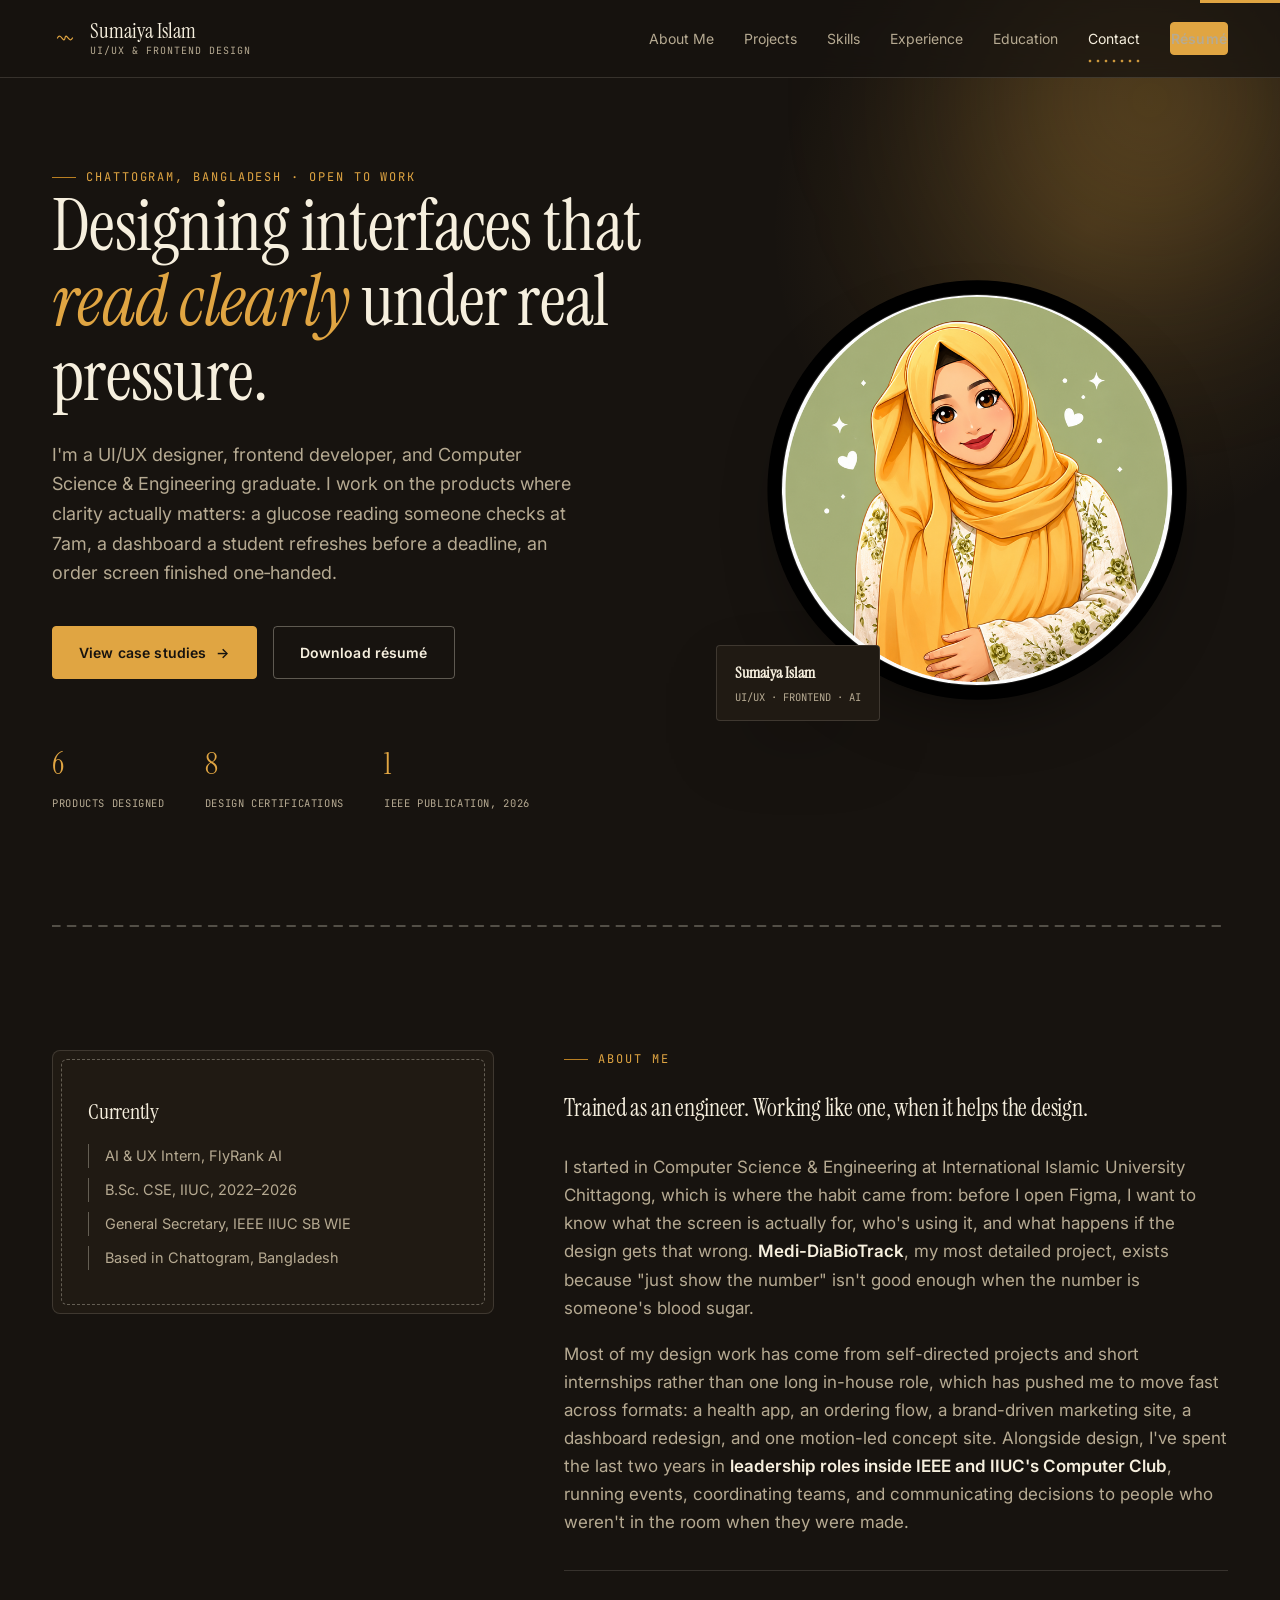
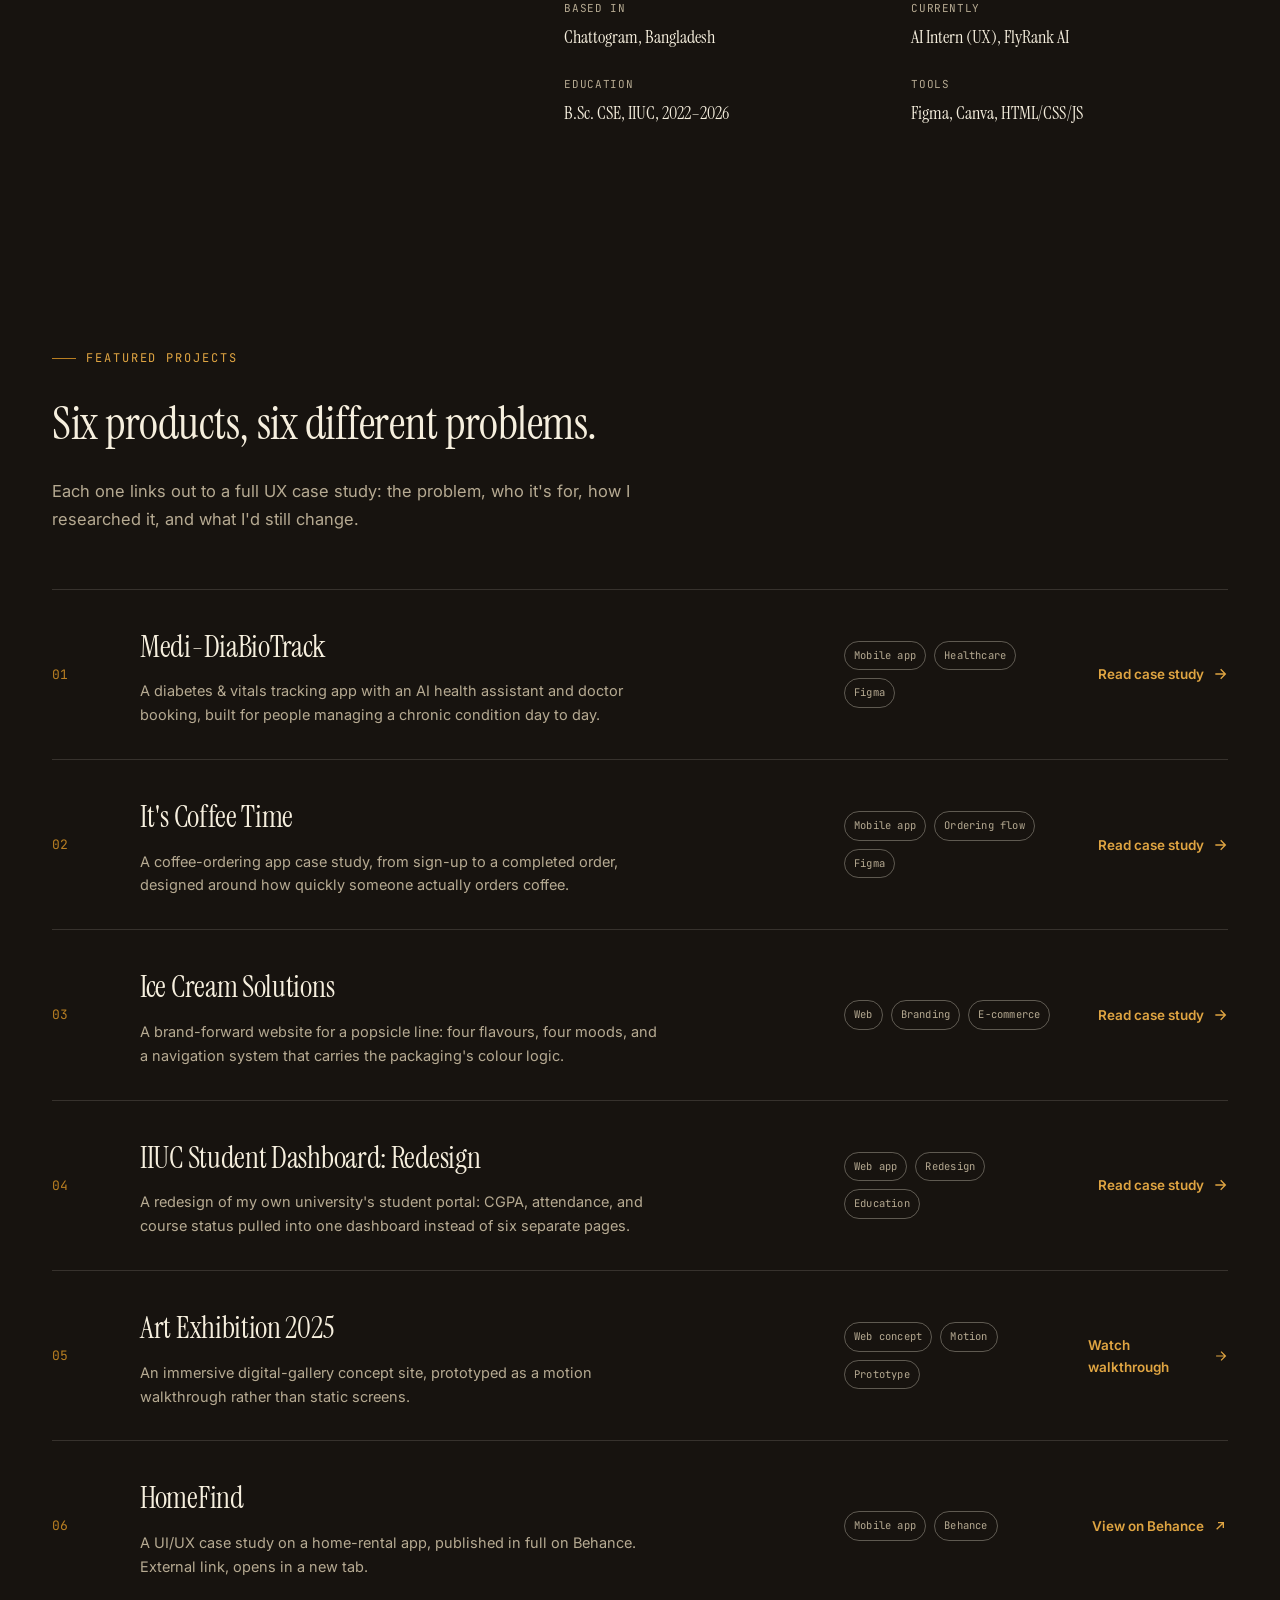
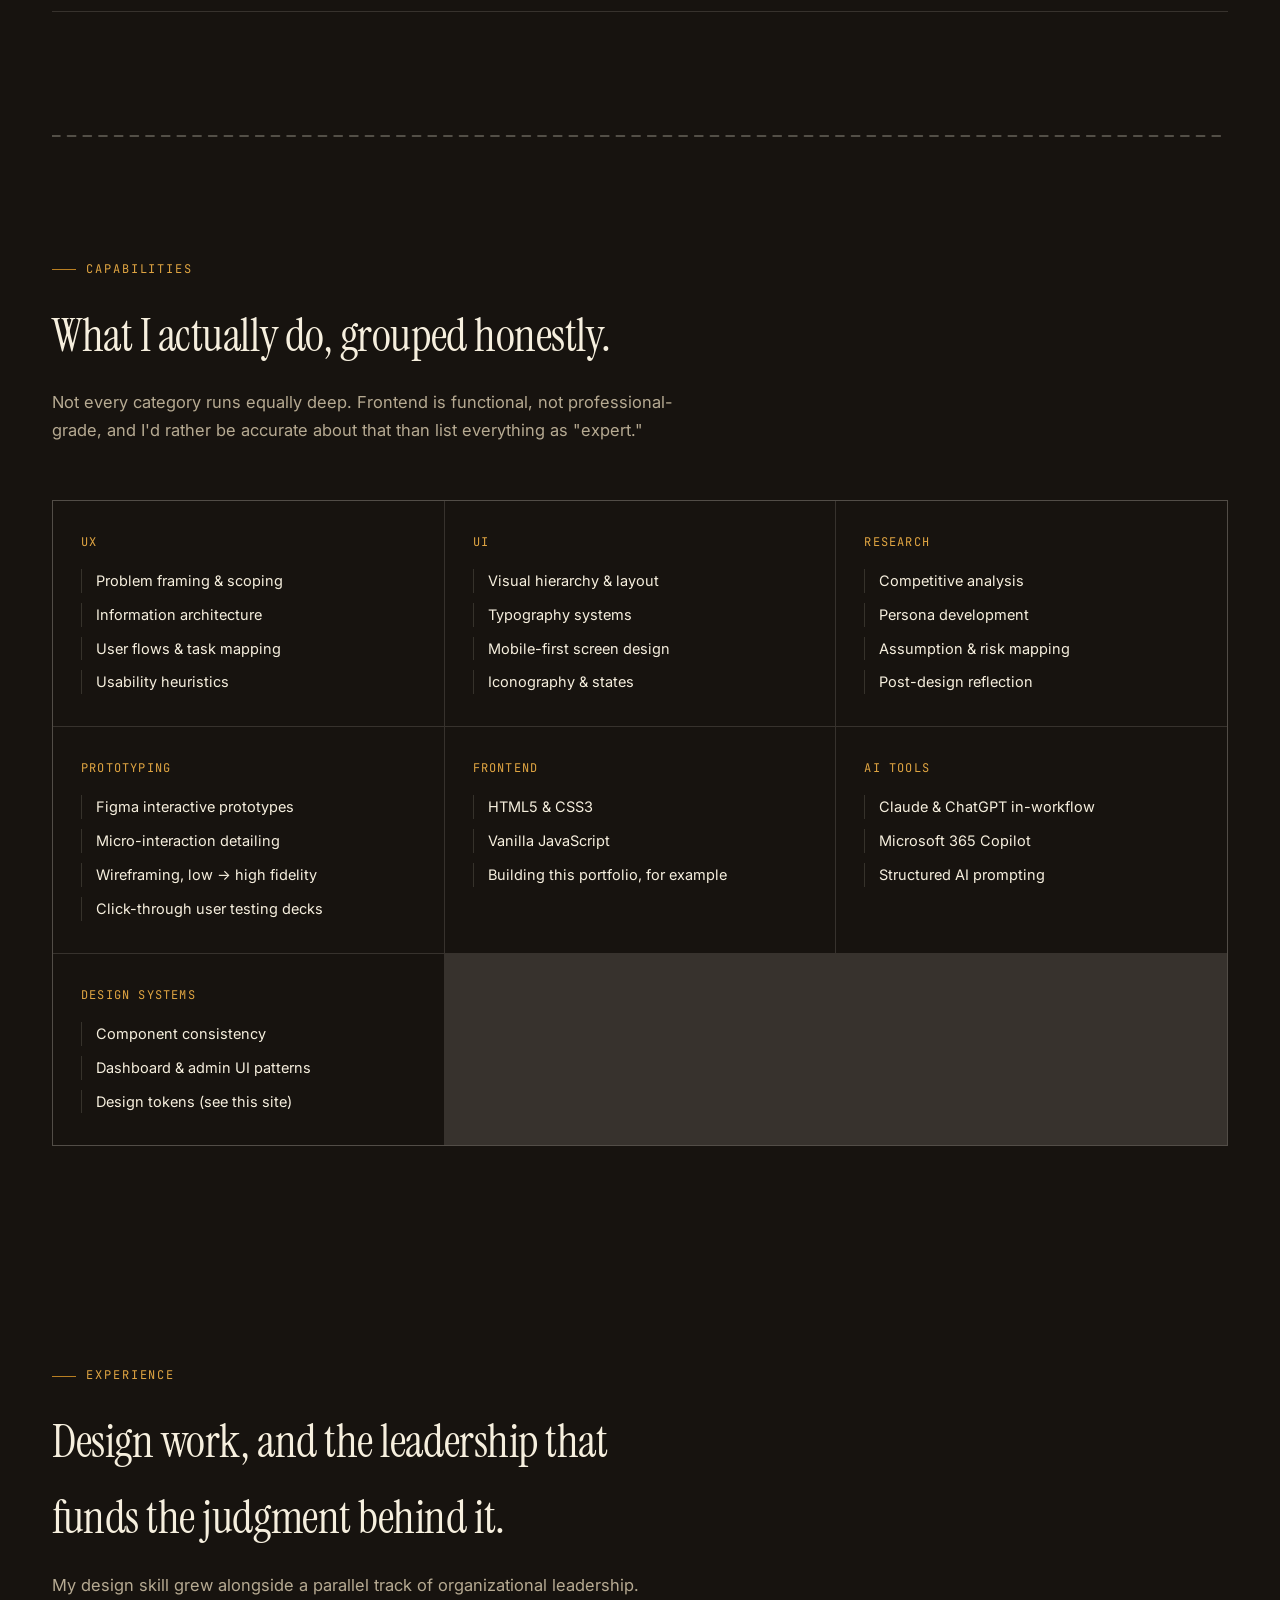
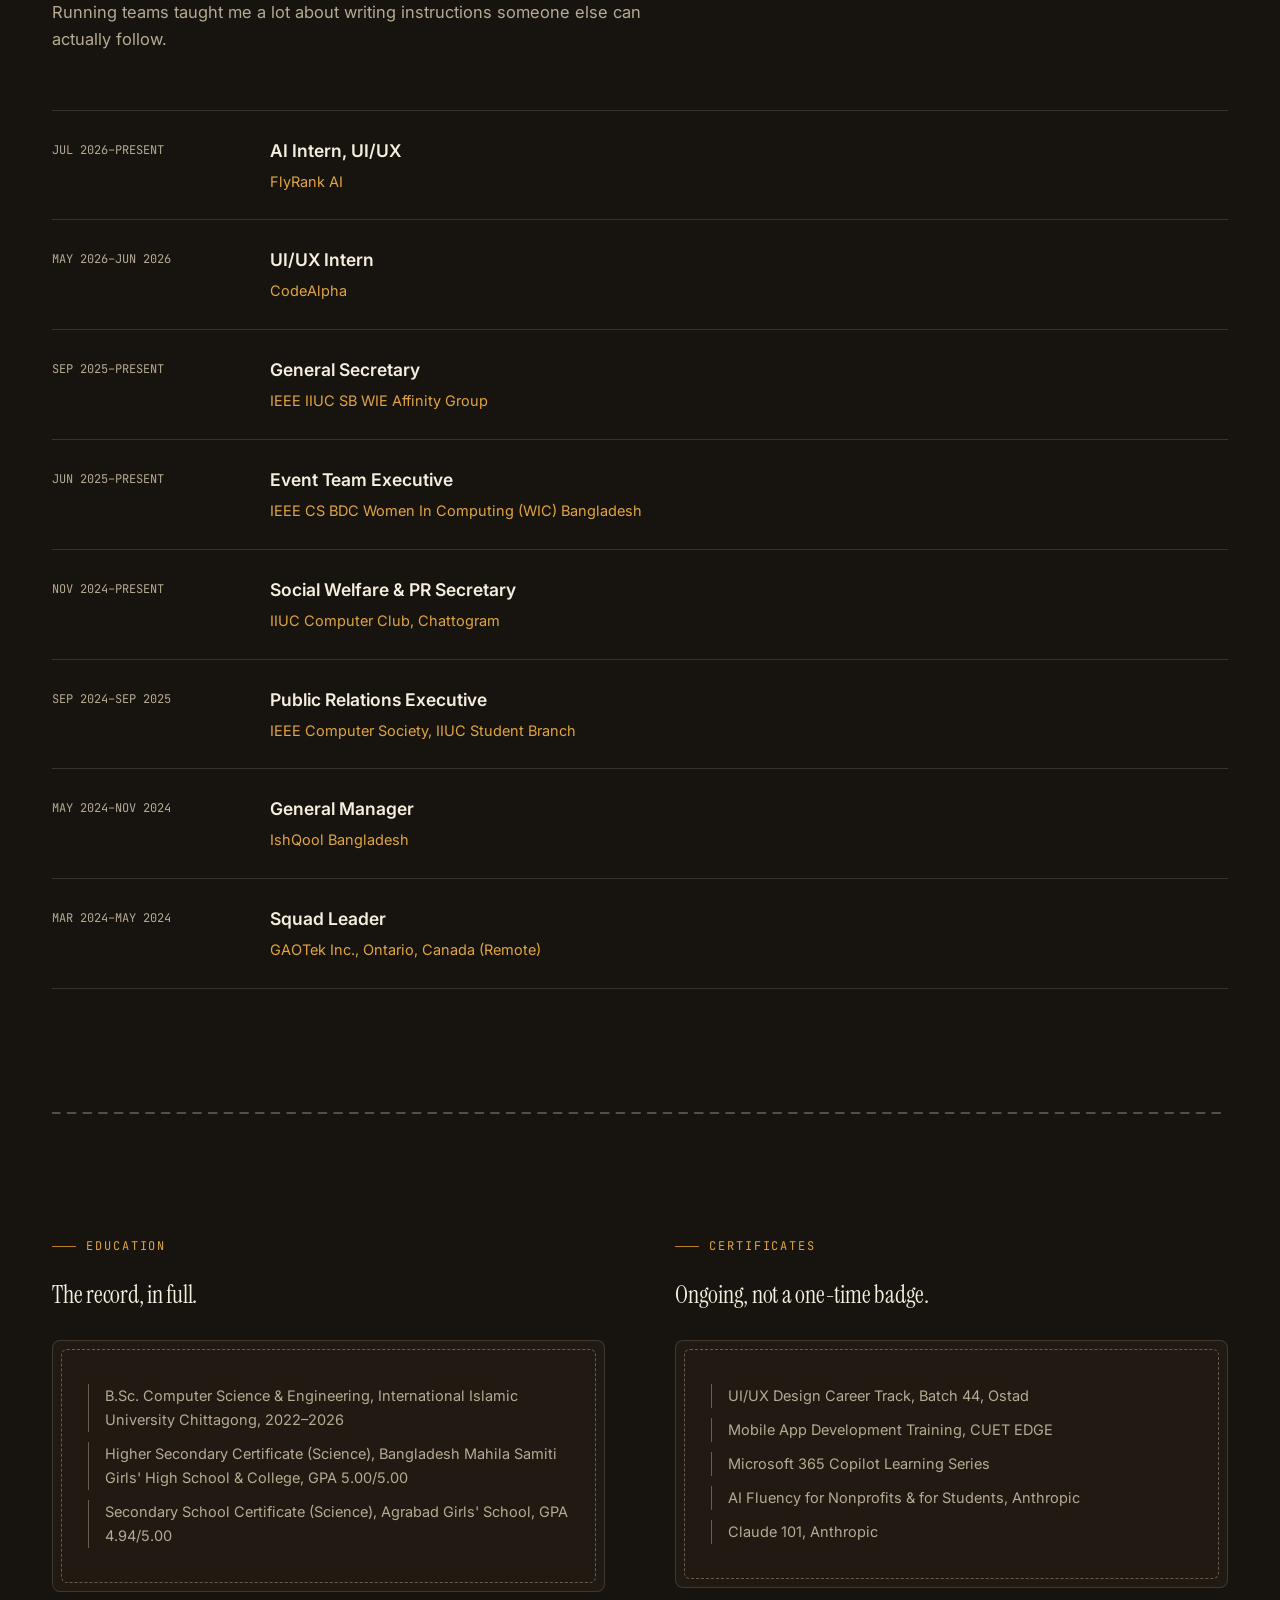
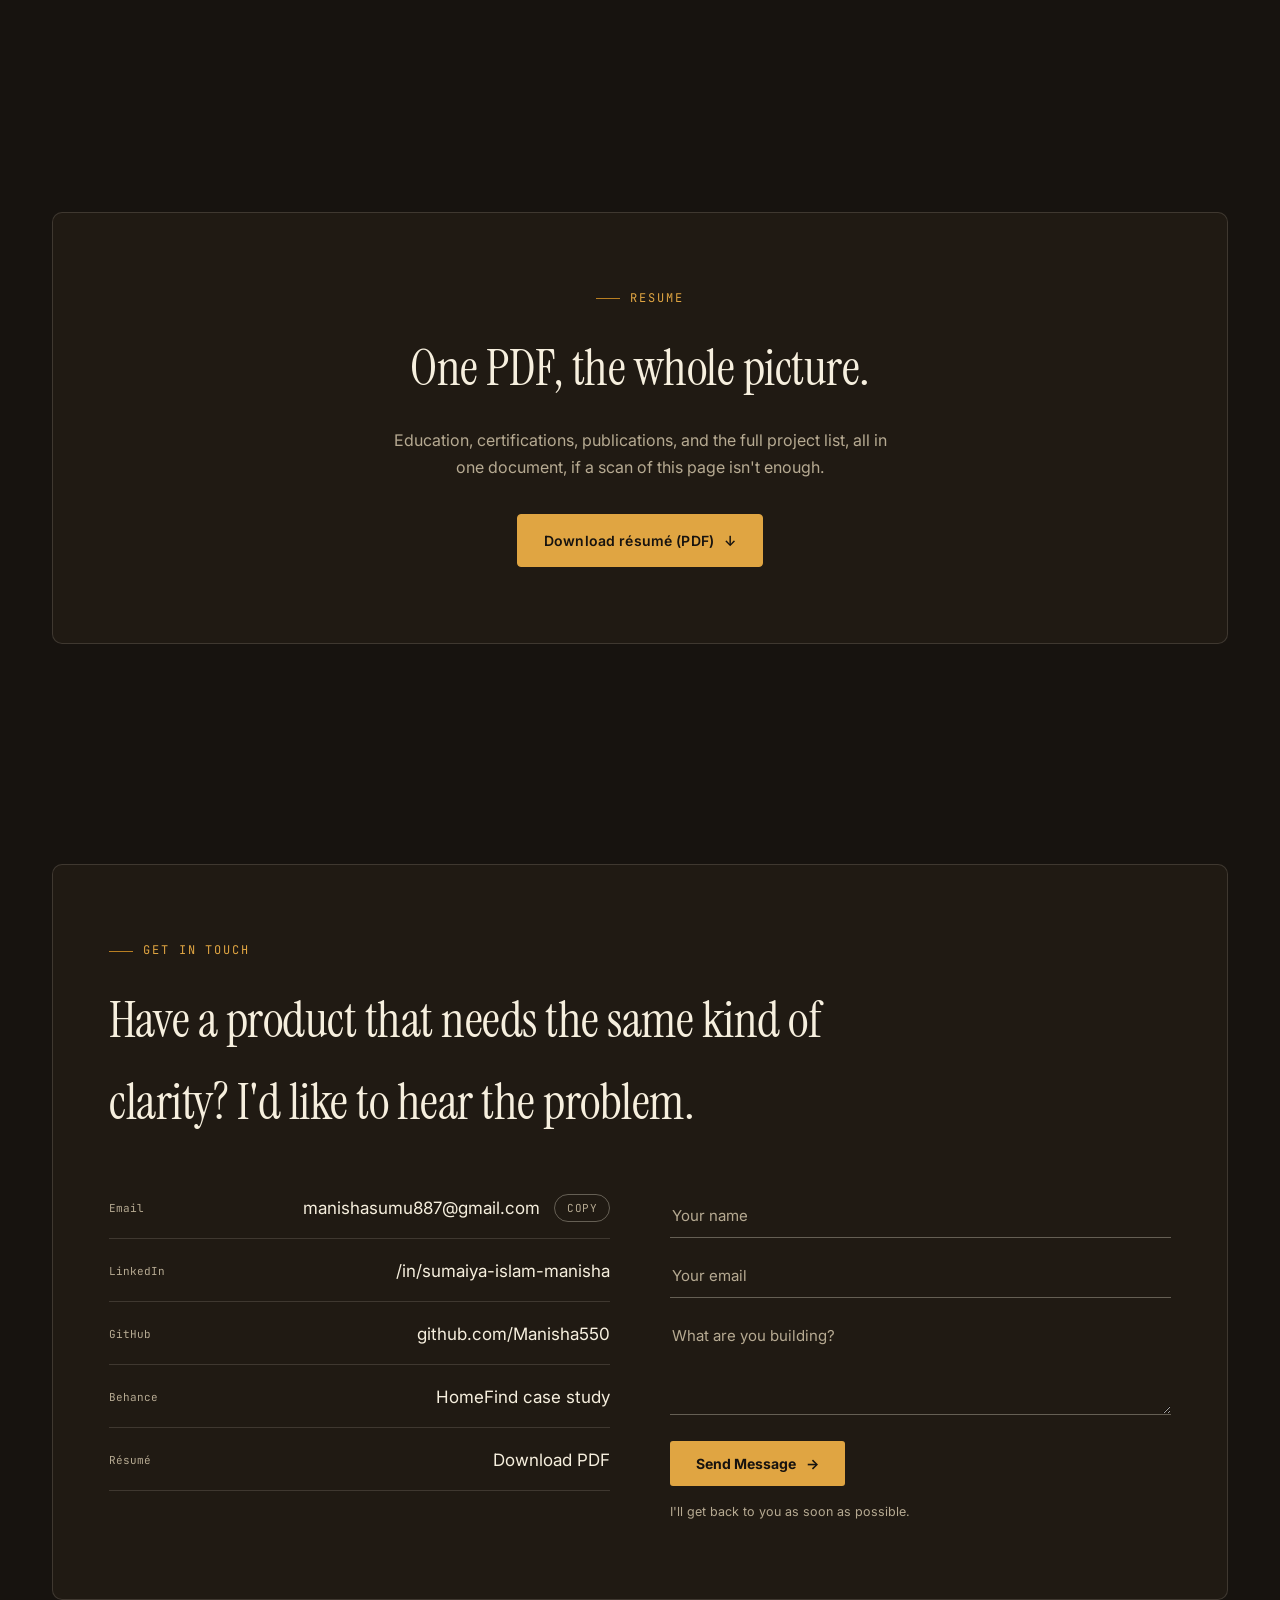
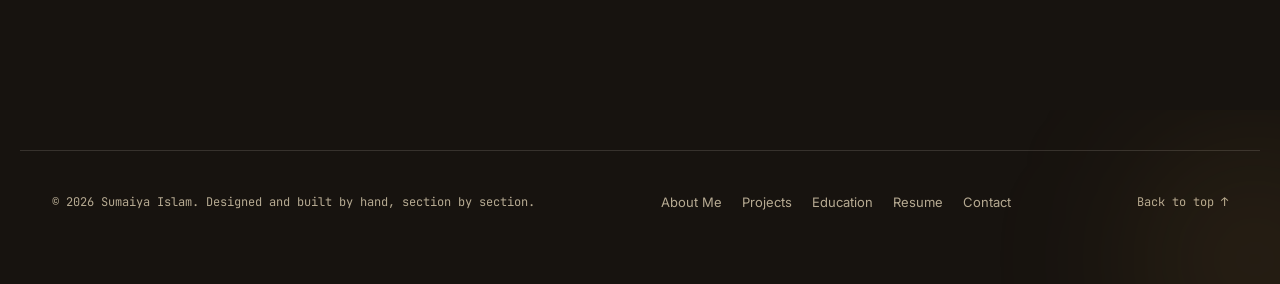
==== commit 866b00b1: "Install and configure Vercel Analytics # Vercel Web Analytics Installation  ## Summary Successfully " ====
--- a/index.html
+++ b/index.html
@@ -10,6 +10,10 @@
 <meta property="og:type" content="website">
 <link rel="icon" href="data:,">
 <link rel="stylesheet" href="style.css">
+<script>
+  window.va = window.va || function () { (window.vaq = window.vaq || []).push(arguments); };
+</script>
+<script defer src="/_vercel/insights/script.js"></script>
 </head>
 <body>
 
--- a/style.css
+++ b/style.css
@@ -536,3 +536,214 @@
 }
 
 }
+.site-nav{
+    position:fixed;
+    top:0;
+    width:100%;
+    z-index:999;
+    backdrop-filter:blur(16px);
+    -webkit-backdrop-filter:blur(16px);
+    background:rgba(15,15,15,.65);
+    border-bottom:1px solid rgba(224,165,66,.15);
+    transition:.35s;
+}
+
+.site-nav.scrolled{
+    background:rgba(12,12,12,.85);
+    box-shadow:0 10px 40px rgba(0,0,0,.45);
+}
+.hero{
+    position:relative;
+    overflow:hidden;
+}
+
+.hero::before{
+    content:"";
+    position:absolute;
+    width:500px;
+    height:500px;
+    background:radial-gradient(circle,#E0A54255 0%,transparent 70%);
+    top:-150px;
+    right:-120px;
+    filter:blur(80px);
+    animation:floatGlow 8s ease-in-out infinite;
+}
+
+@keyframes floatGlow{
+
+0%,100%{
+transform:translateY(0);
+}
+
+50%{
+transform:translateY(30px);
+}
+
+}
+.btn{
+    position:relative;
+    overflow:hidden;
+}
+
+.btn::before{
+
+content:"";
+position:absolute;
+top:0;
+left:-130%;
+width:120%;
+height:100%;
+
+background:
+linear-gradient(
+120deg,
+transparent,
+rgba(255,255,255,.35),
+transparent);
+
+transition:.8s;
+
+}
+
+.btn:hover::before{
+
+left:130%;
+
+}
+.project-row{
+
+transition:.4s;
+
+}
+
+.project-row:hover{
+
+transform:translateY(-8px);
+
+border-color:#E0A542;
+
+box-shadow:
+0 18px 40px rgba(224,165,66,.18);
+
+}
+.skill-card{
+
+transition:.4s;
+
+transform-style:preserve-3d;
+
+}
+
+.skill-card:hover{
+
+transform:
+translateY(-10px)
+rotateX(5deg);
+
+box-shadow:
+0 20px 40px rgba(224,165,66,.18);
+
+border-color:#E0A542;
+
+}
+img{
+
+transition:.5s;
+
+}
+
+.project-row:hover img{
+
+transform:scale(1.04);
+
+}
+::-webkit-scrollbar{
+
+width:10px;
+
+}
+
+::-webkit-scrollbar-track{
+
+background:#111;
+
+}
+
+::-webkit-scrollbar-thumb{
+
+background:#E0A542;
+
+border-radius:20px;
+
+}
+
+::-webkit-scrollbar-thumb:hover{
+
+background:#f5c25f;
+
+}
+footer{
+
+position:relative;
+
+overflow:hidden;
+
+}
+
+footer::before{
+
+content:"";
+
+position:absolute;
+
+width:350px;
+
+height:350px;
+
+background:
+radial-gradient(circle,#E0A54222,transparent 70%);
+
+right:-150px;
+
+bottom:-150px;
+
+filter:blur(70px);
+
+}
+.avatar-photo{
+
+transition:.6s;
+
+}
+
+.avatar-photo:hover{
+
+transform:scale(1.03);
+
+filter:drop-shadow(0 20px 40px rgba(224,165,66,.3));
+
+}
+html{
+
+scroll-behavior:smooth;
+
+}
+.hoop-ring{
+
+animation:rotateRing 20s linear infinite;
+
+transform-origin:center;
+
+}
+
+@keyframes rotateRing{
+
+from{
+transform:rotate(0deg);
+}
+
+to{
+transform:rotate(360deg);
+}
+
+}
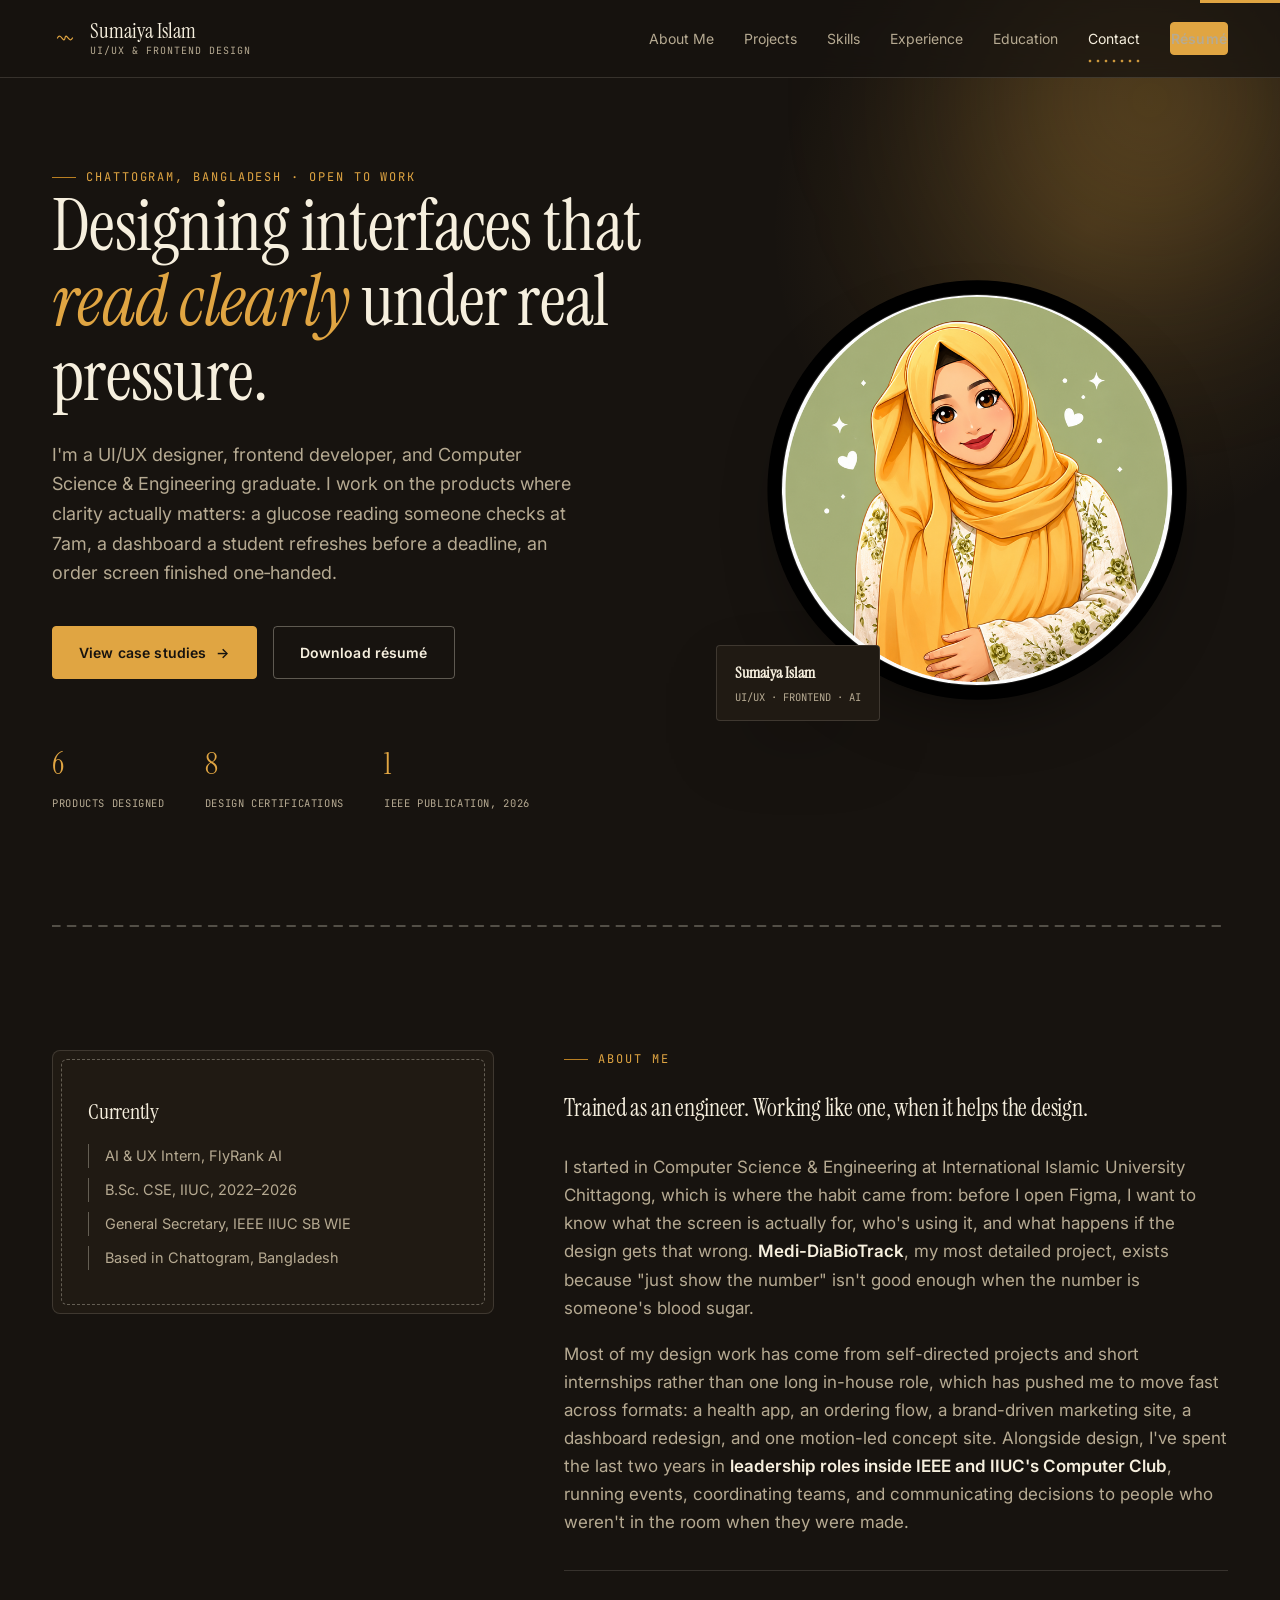
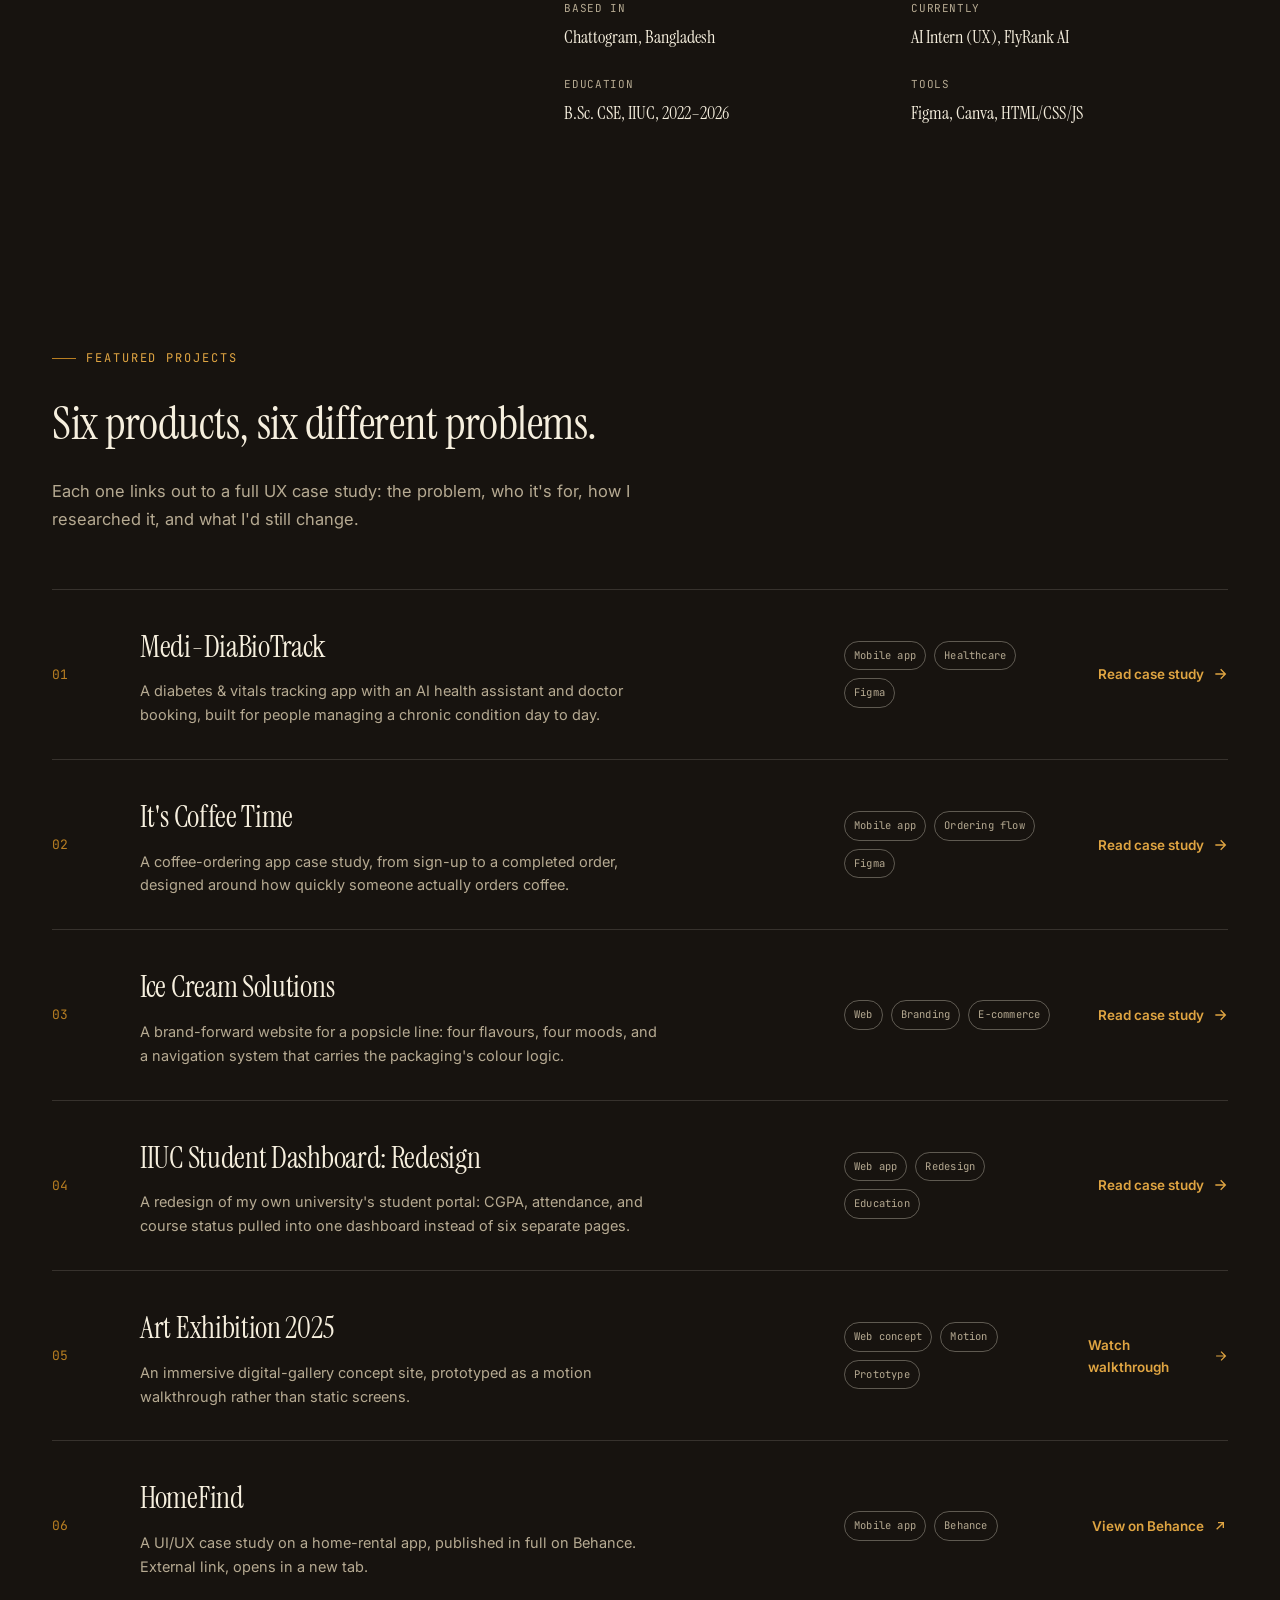
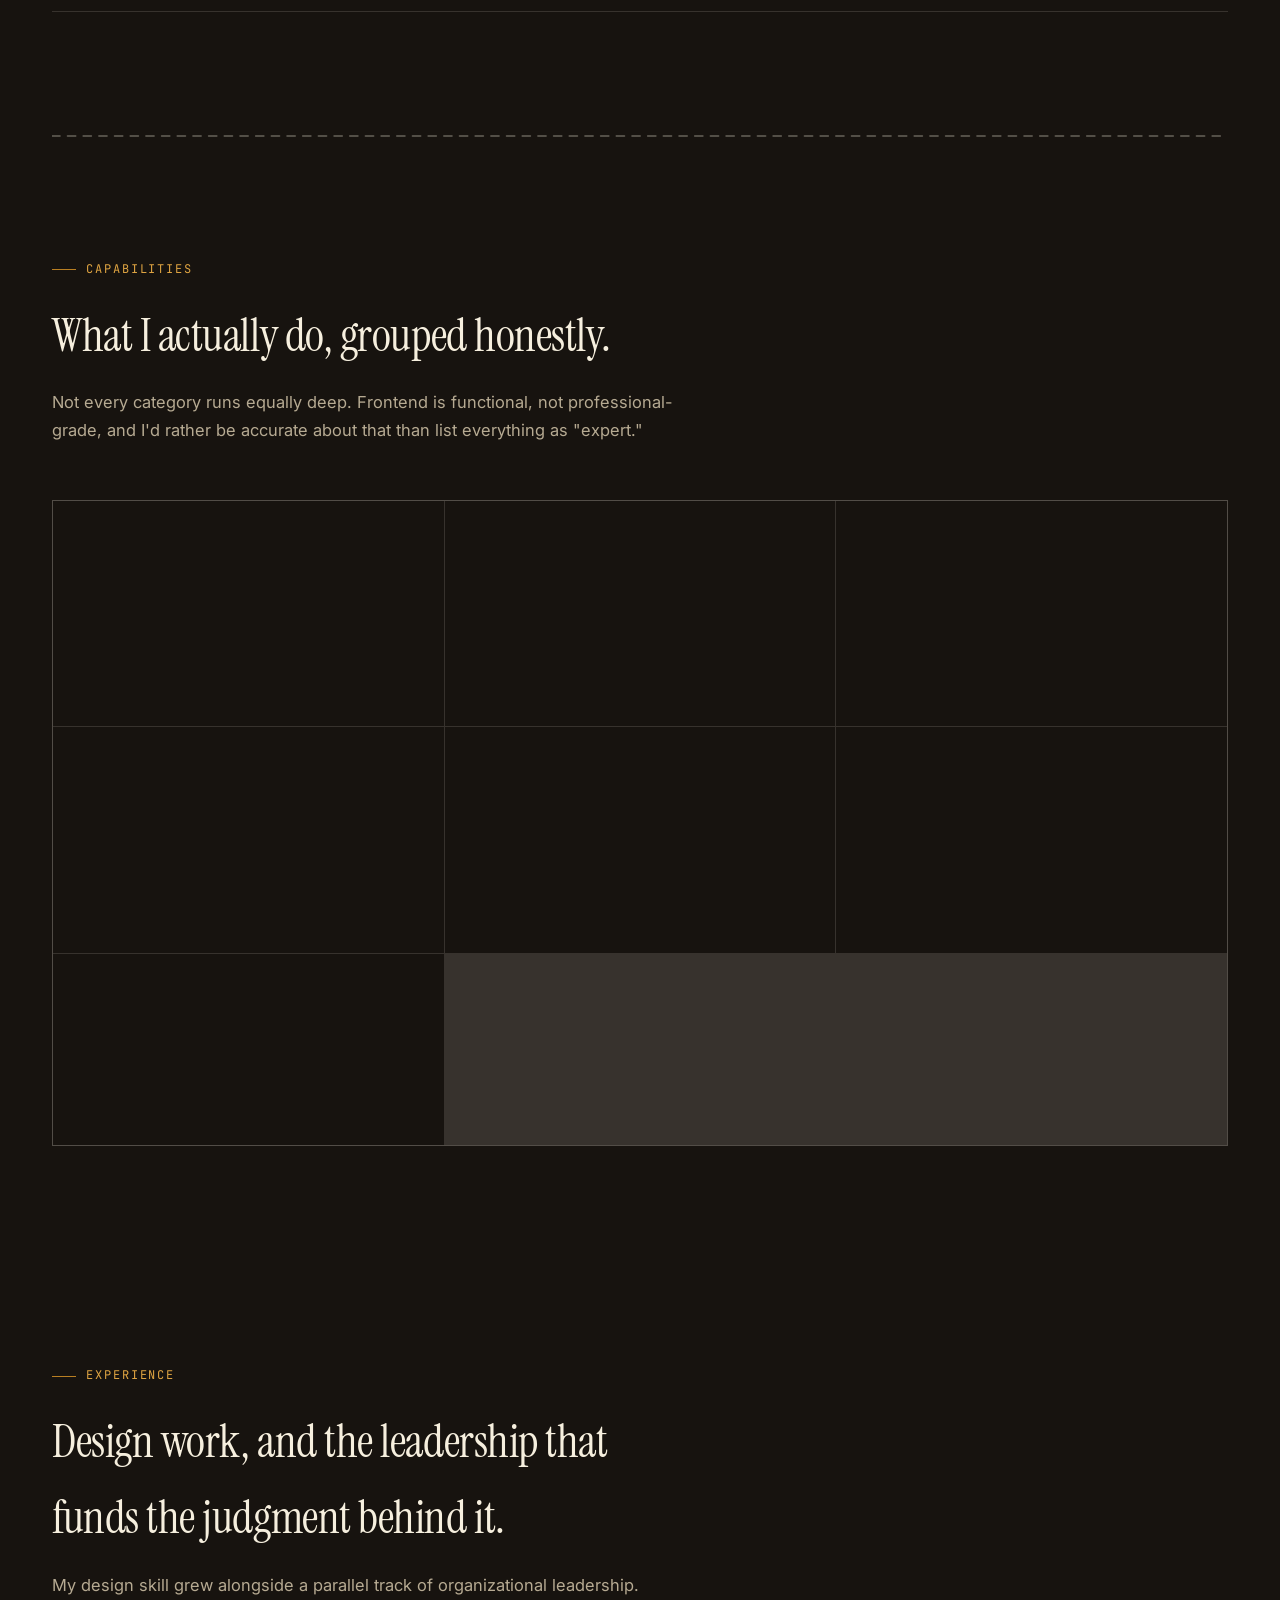
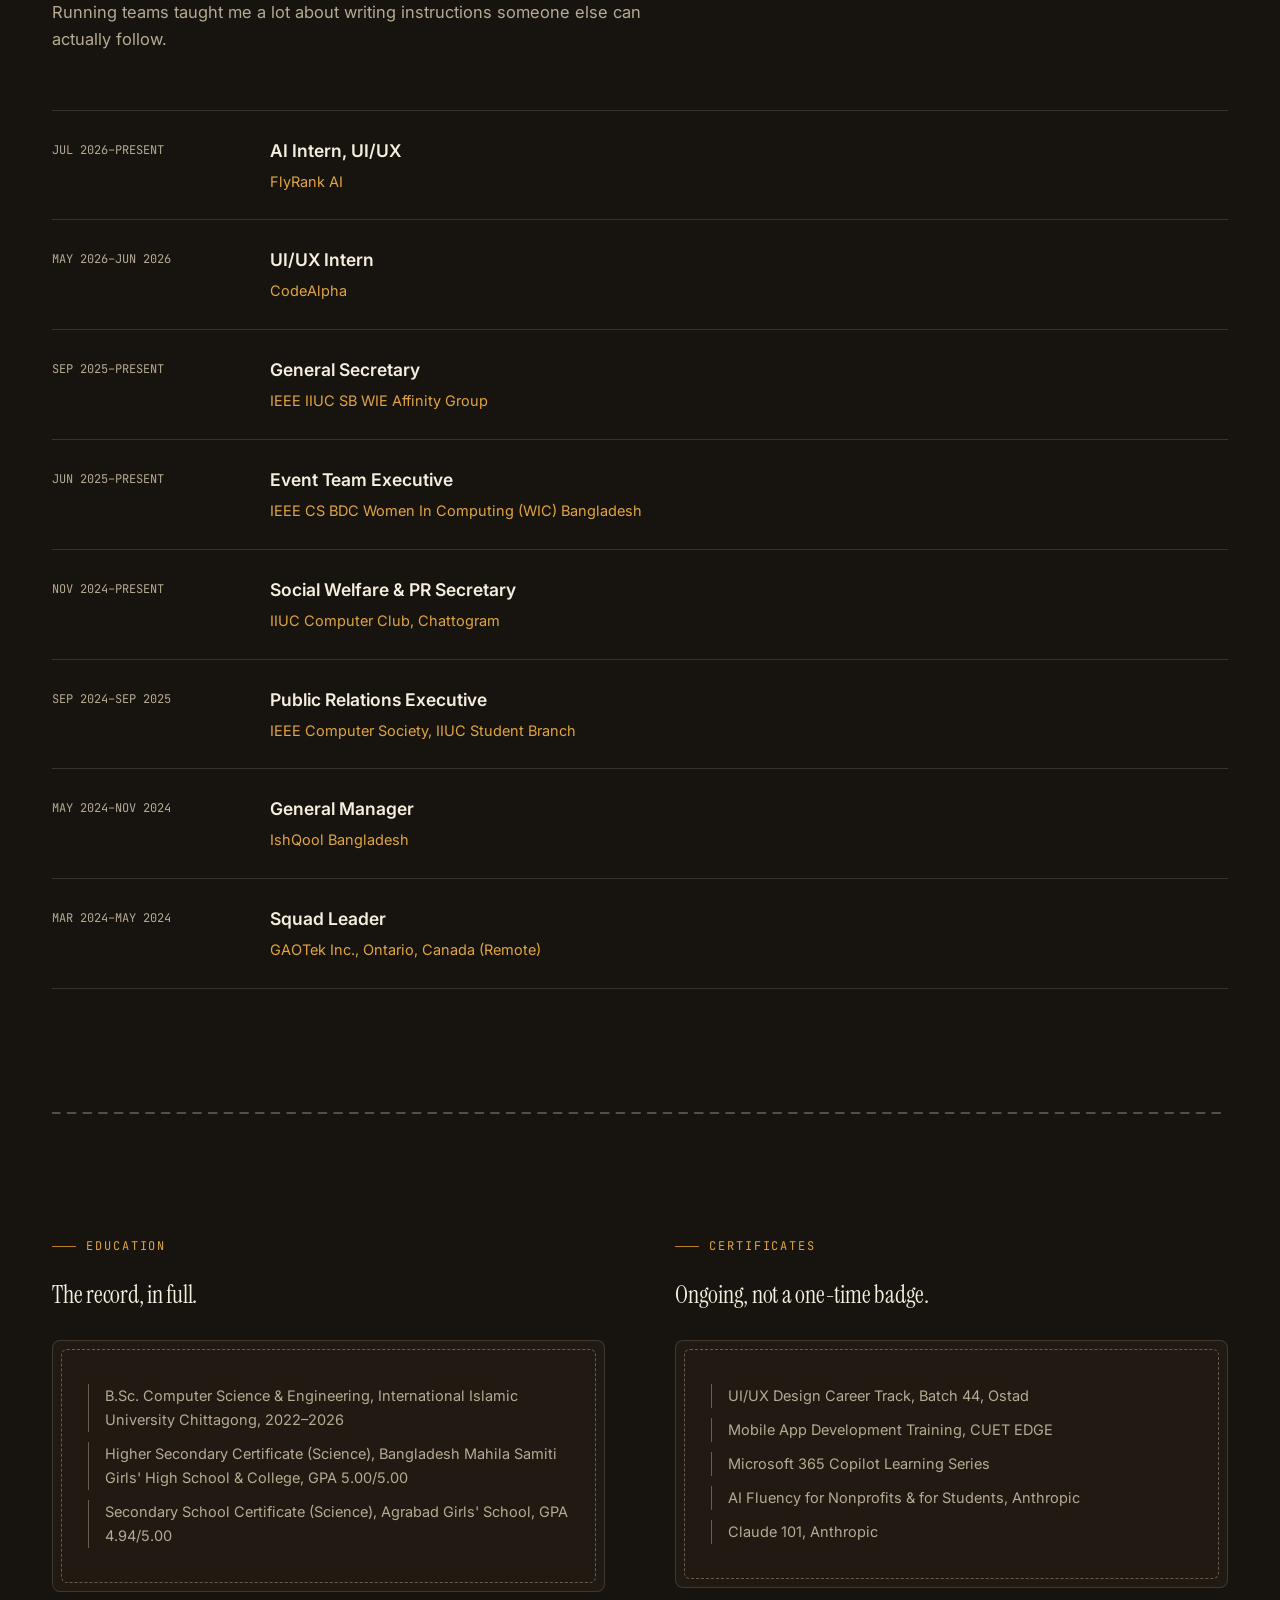
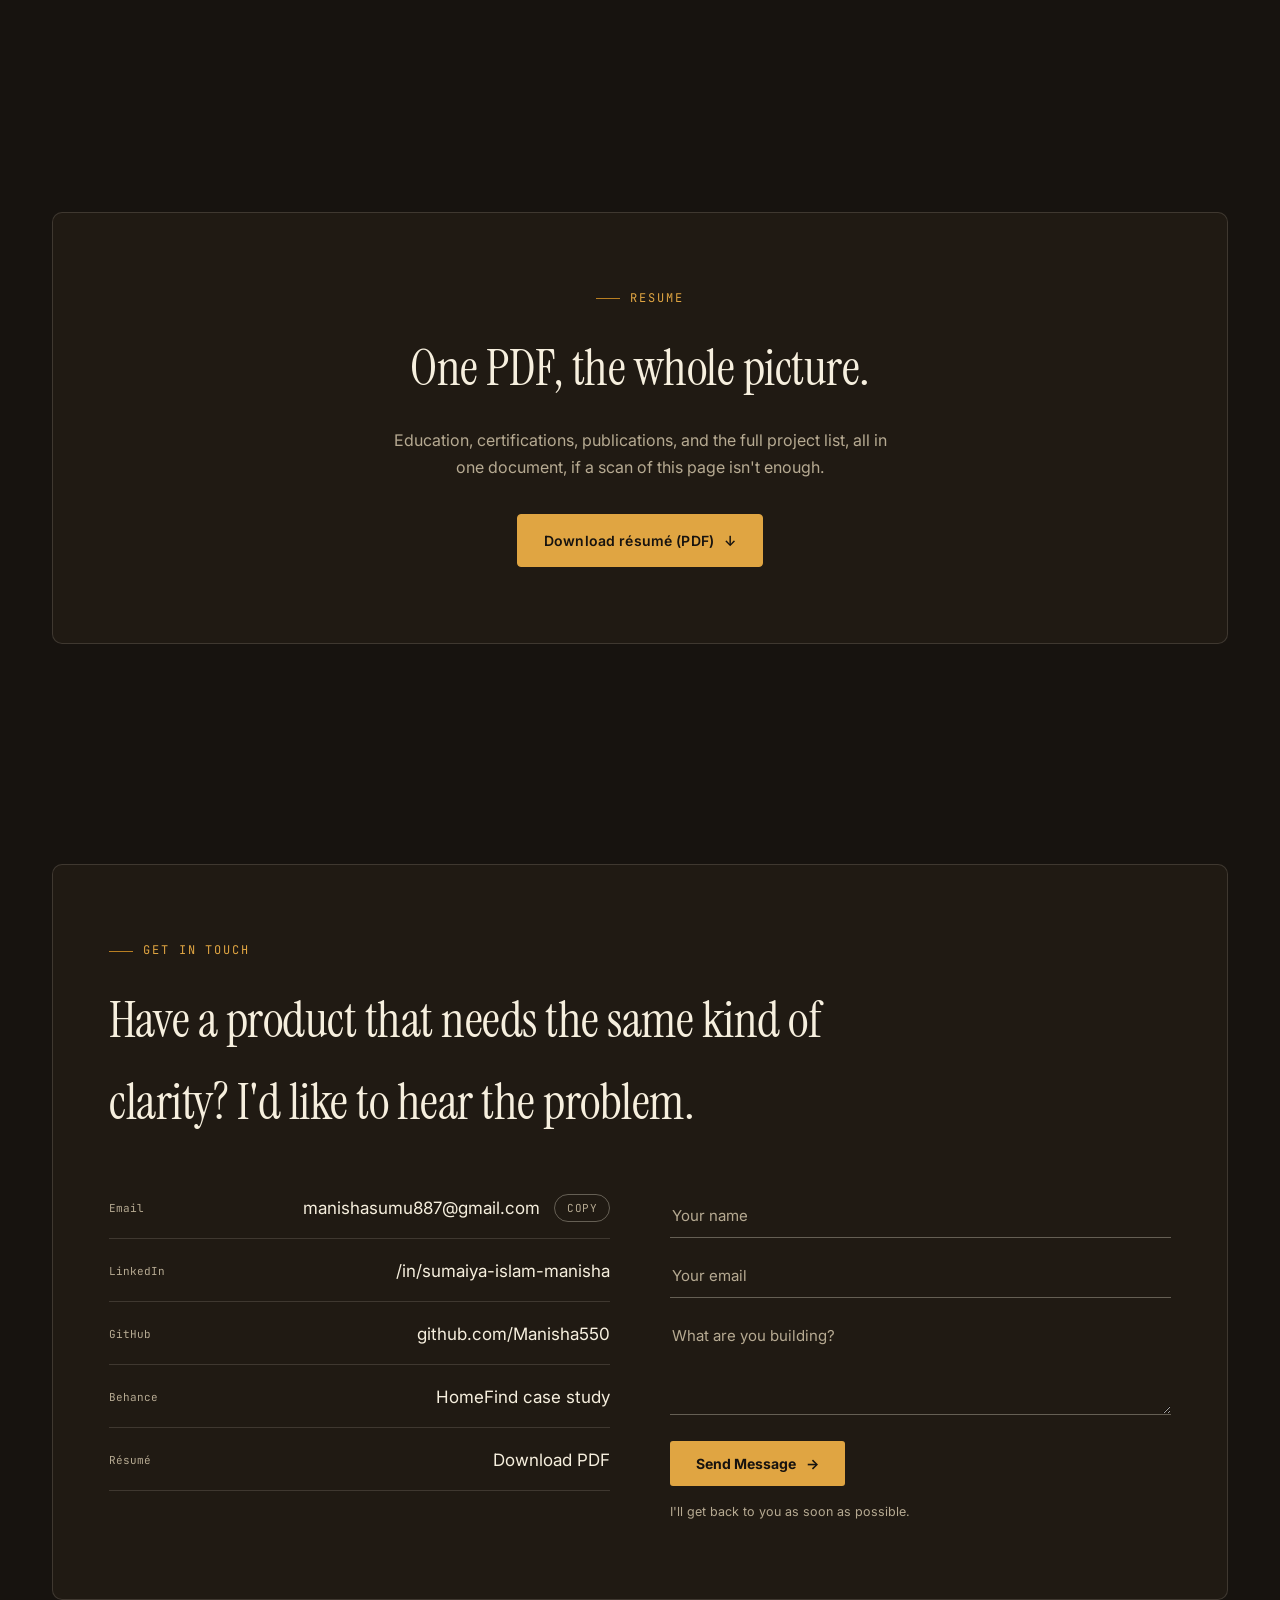
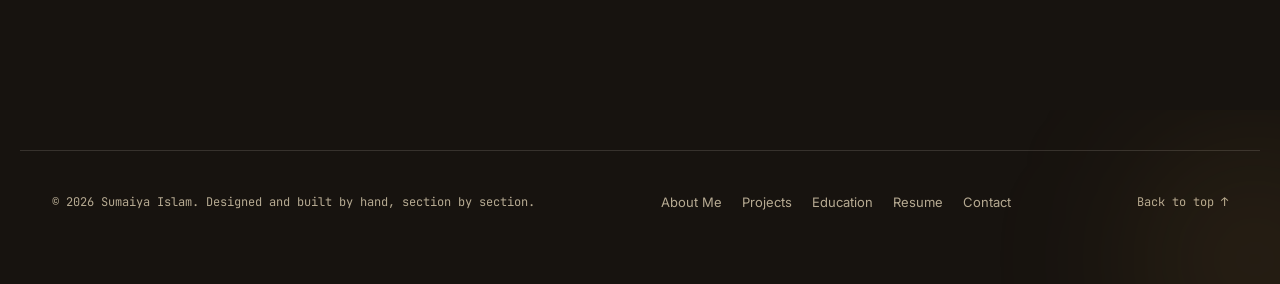
==== commit d94bfdc9: "Update index.html" ====
--- a/index.html
+++ b/index.html
@@ -1,6 +1,7 @@
 <!DOCTYPE html>
 <html lang="en">
 <head>
+     <link rel="icon" type="image/x-icon" href="favicon.ico">
 <meta charset="UTF-8">
 <meta name="viewport" content="width=device-width, initial-scale=1.0">
 <title>Sumaiya Islam | UI/UX Designer &amp; Frontend Developer</title>
@@ -10,10 +11,6 @@
 <meta property="og:type" content="website">
 <link rel="icon" href="data:,">
 <link rel="stylesheet" href="style.css">
-<script>
-  window.va = window.va || function () { (window.vaq = window.vaq || []).push(arguments); };
-</script>
-<script defer src="/_vercel/insights/script.js"></script>
 </head>
 <body>
 
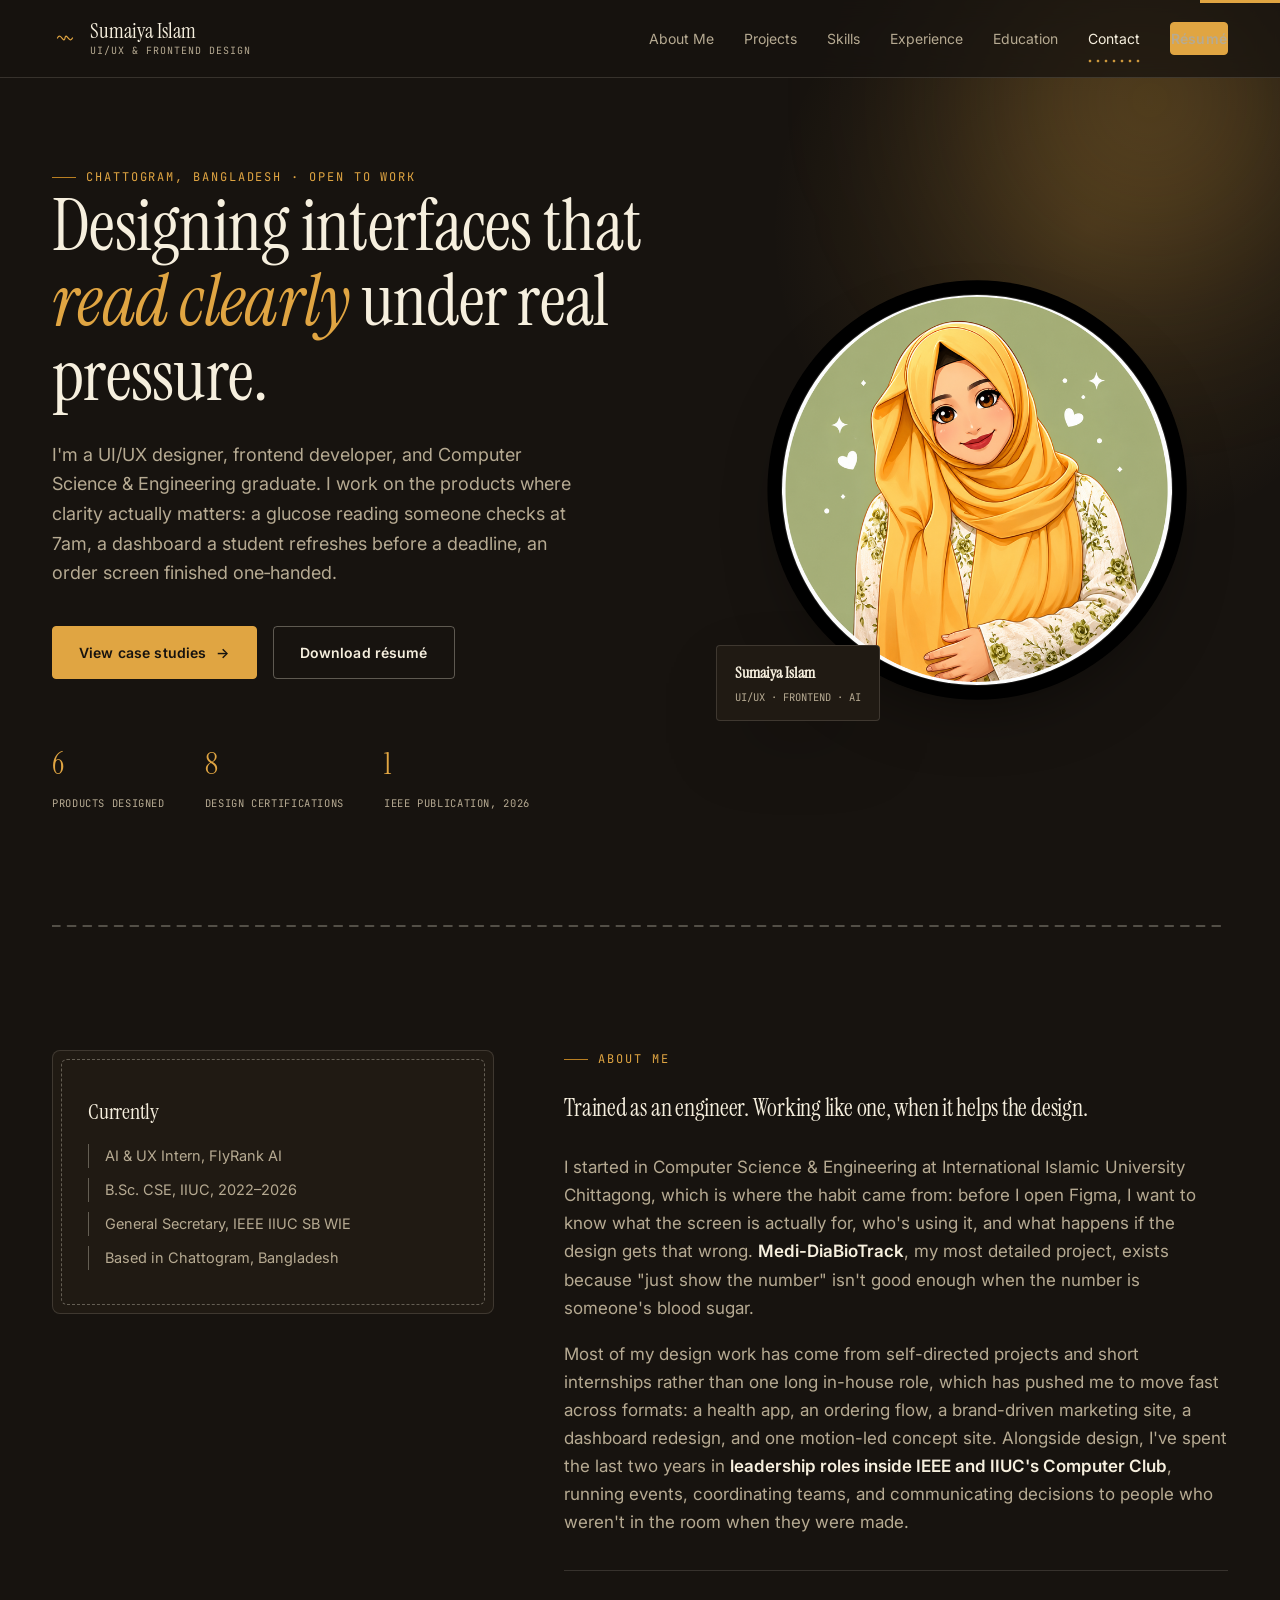
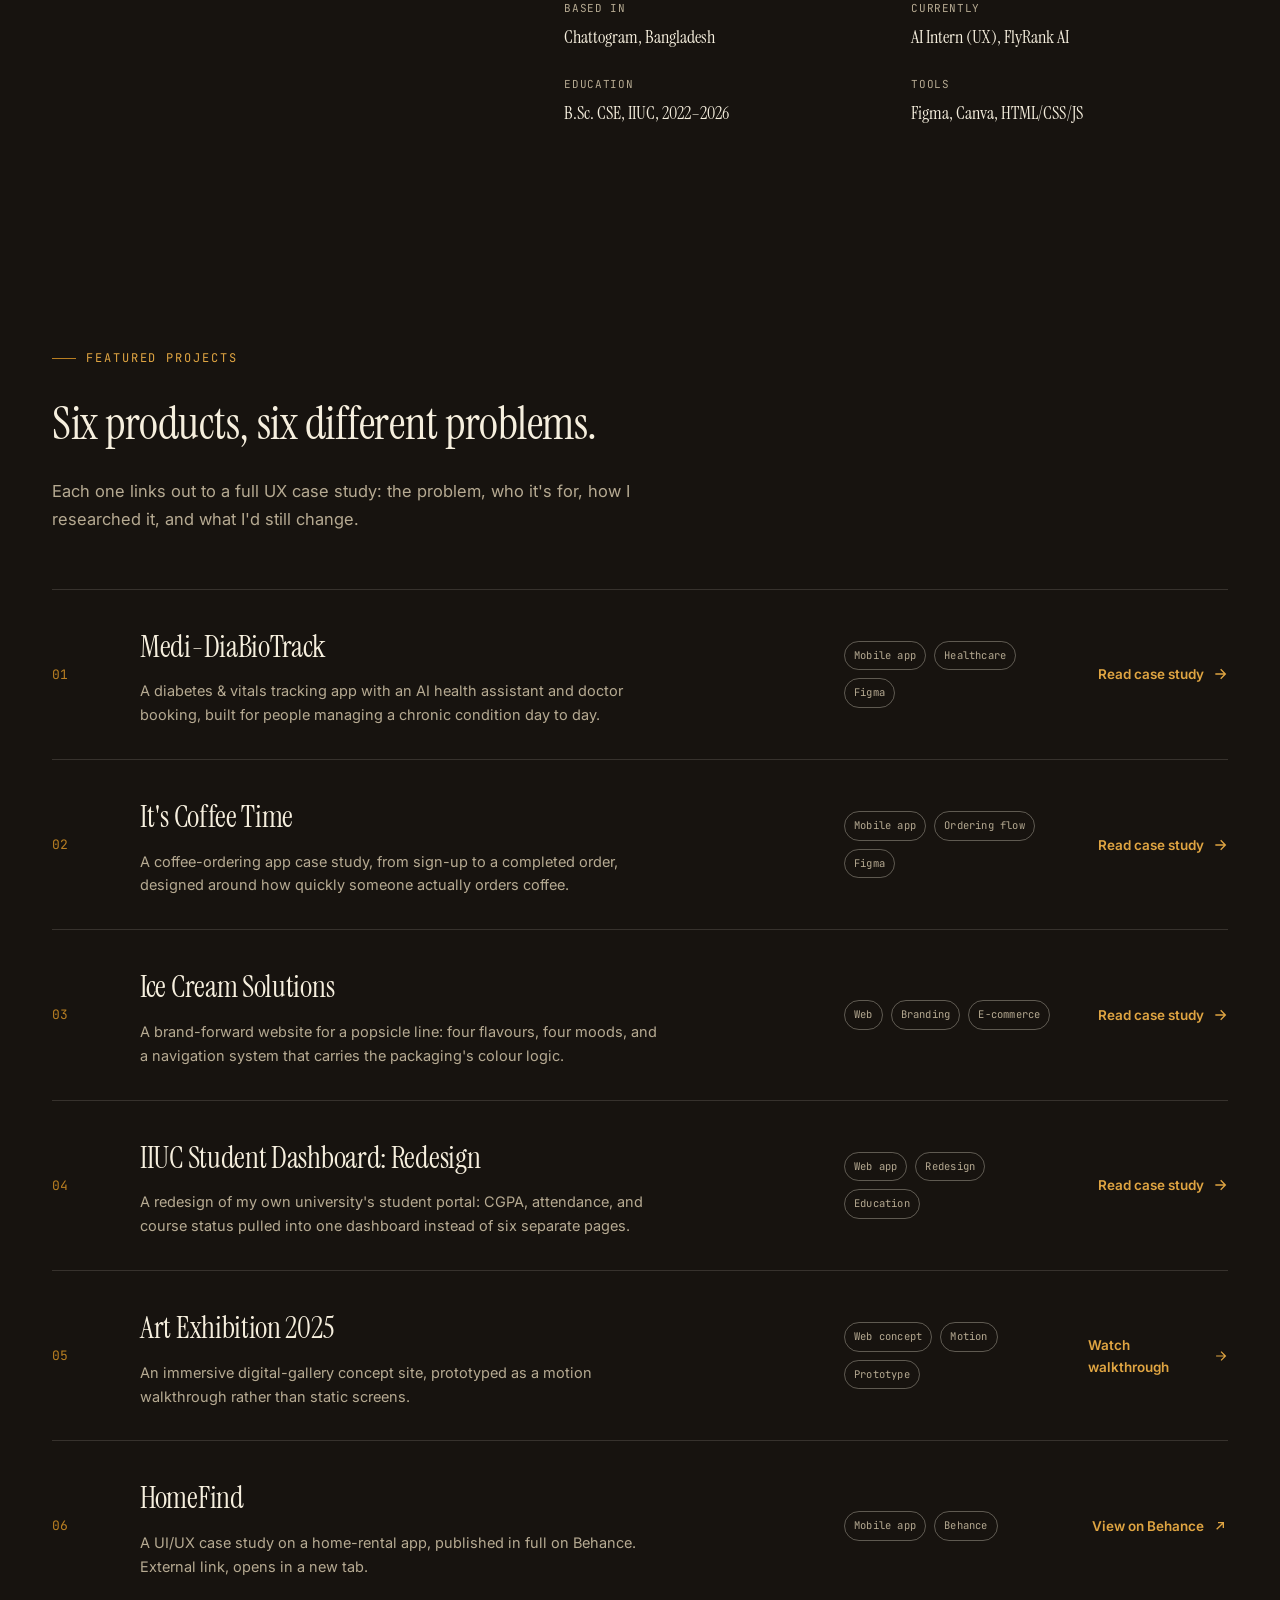
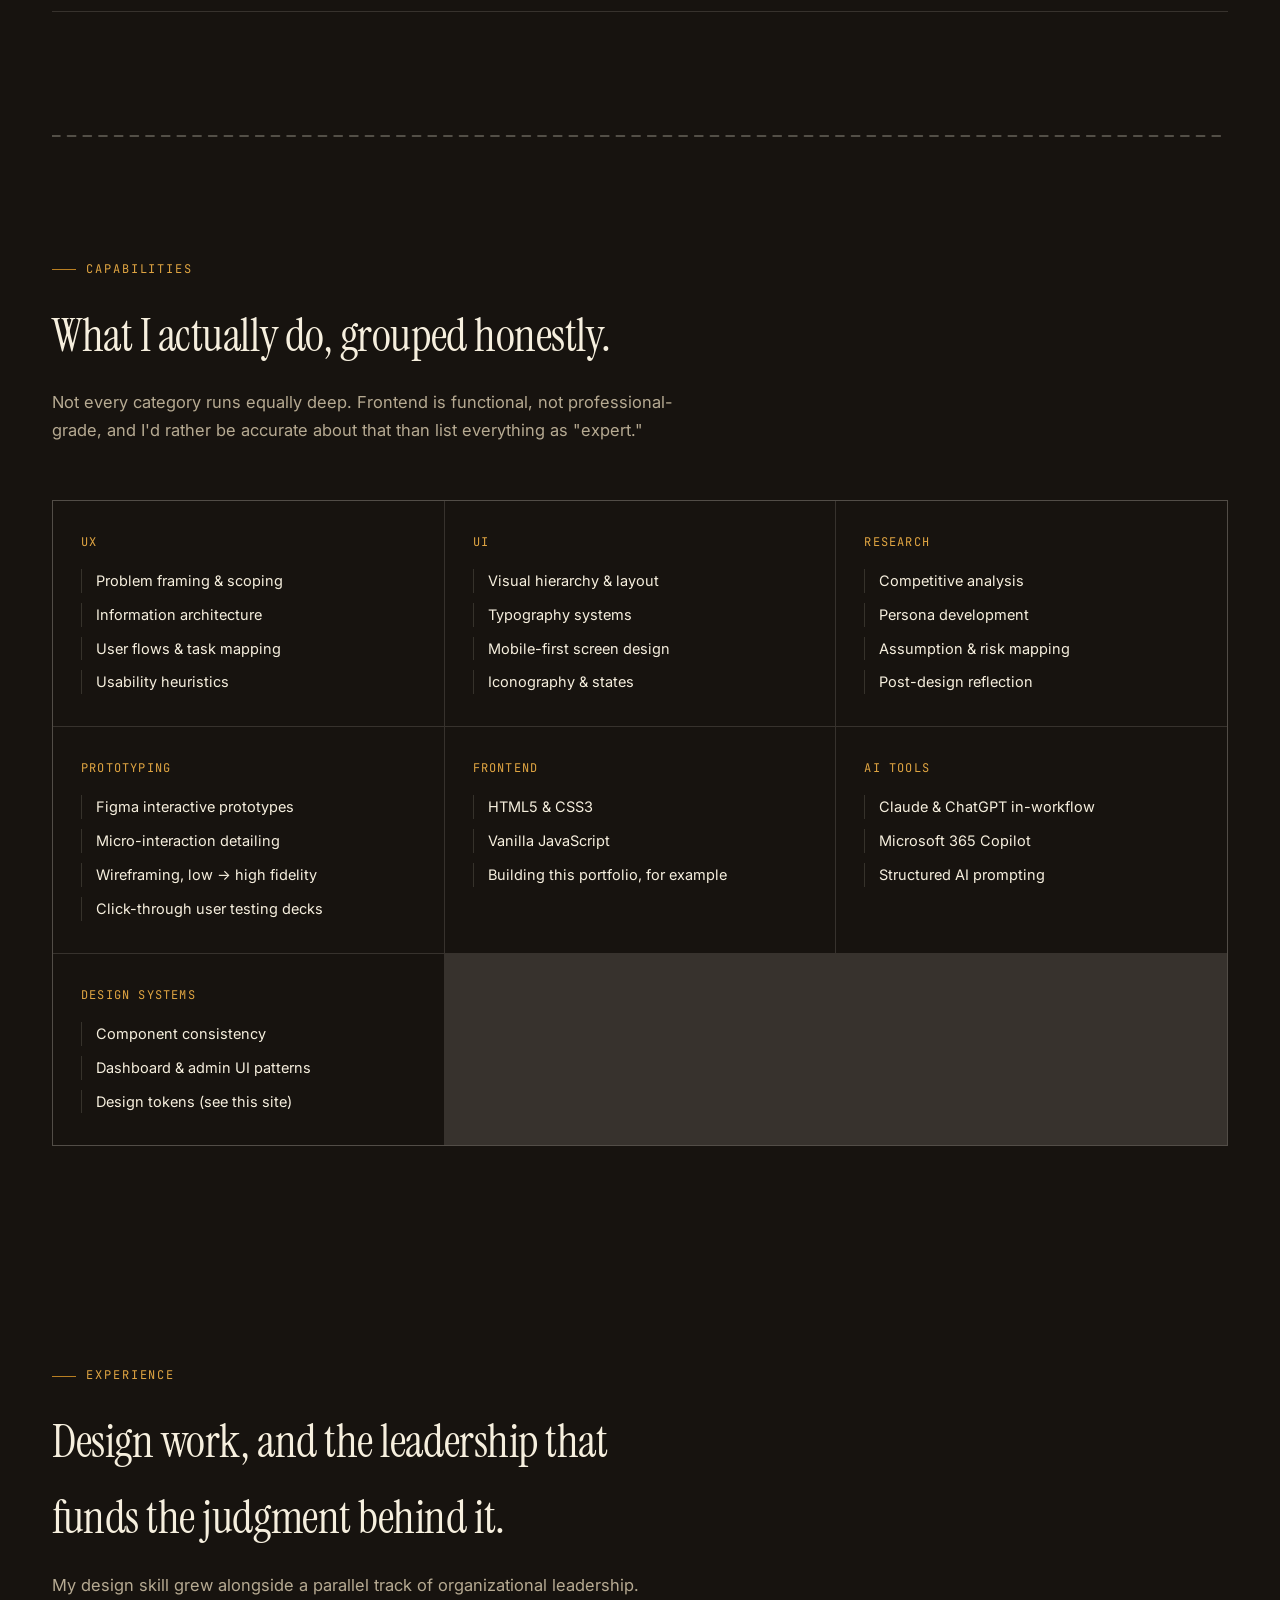
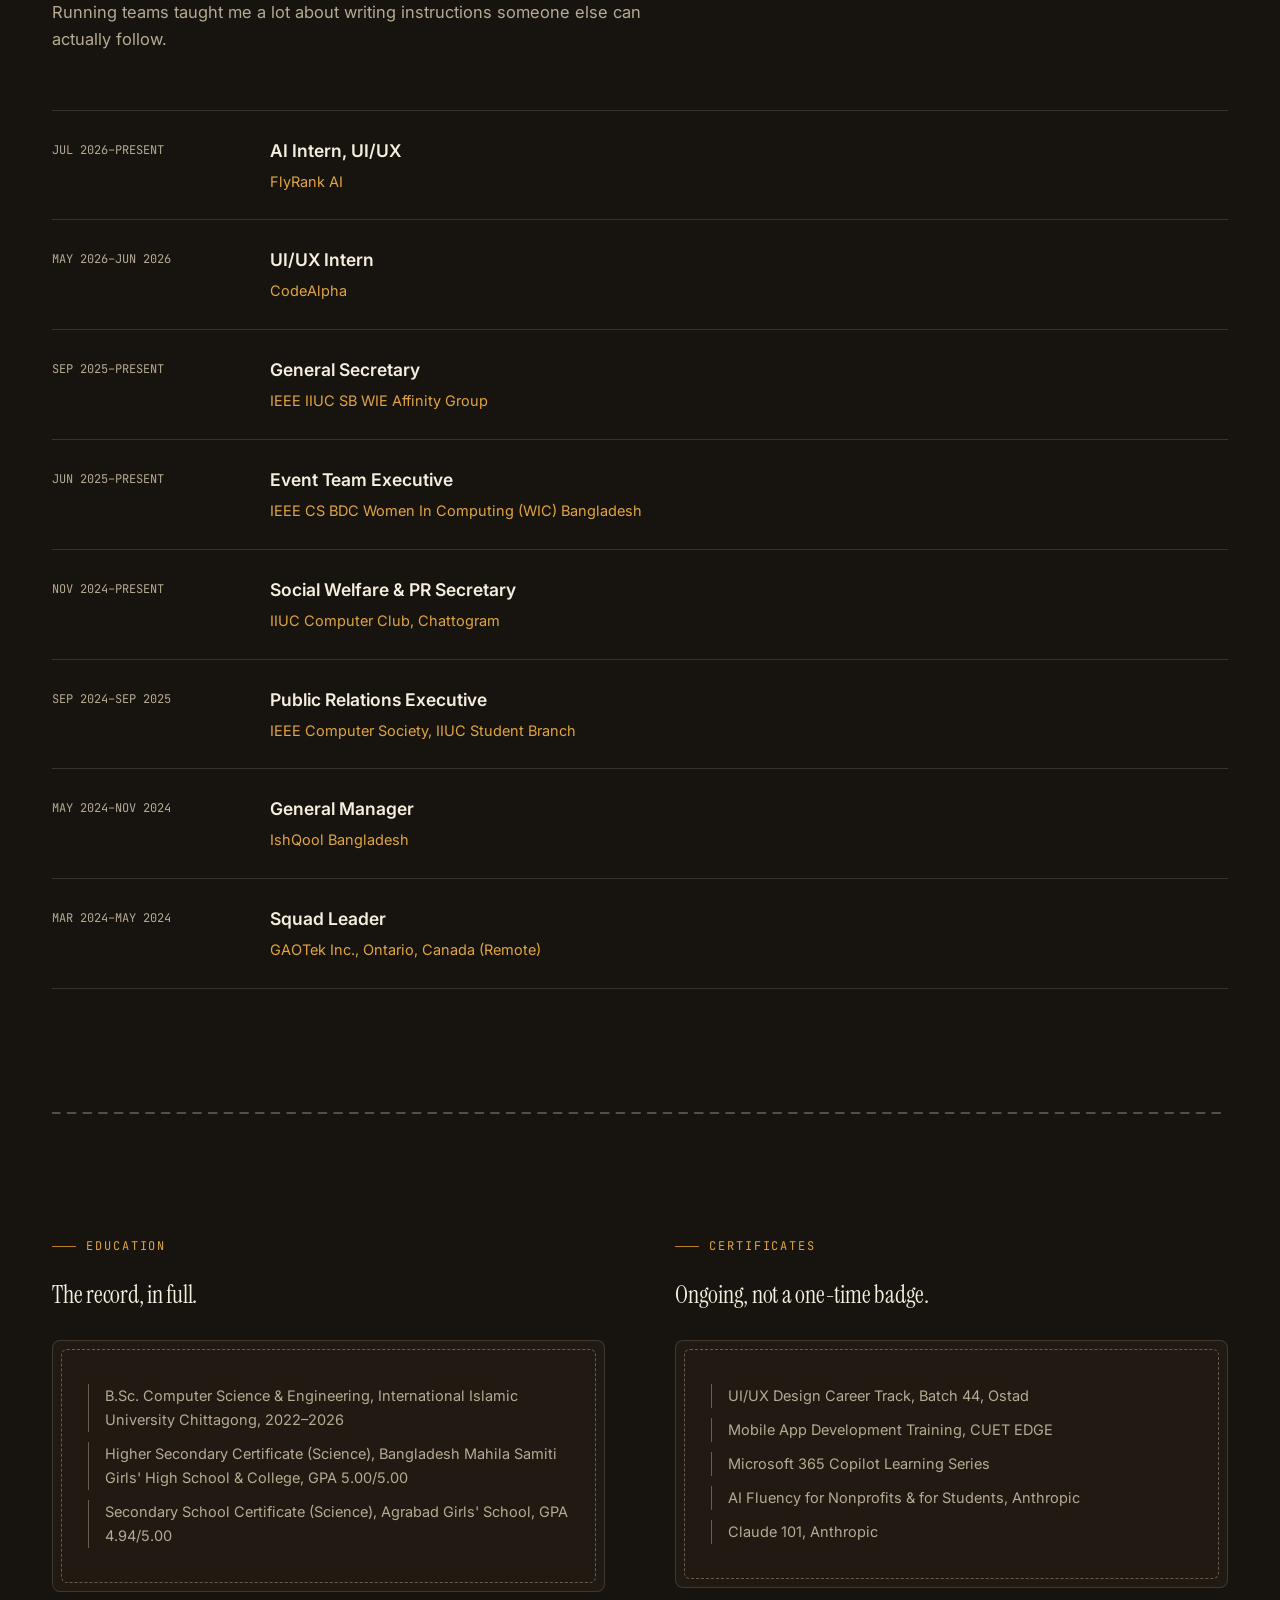
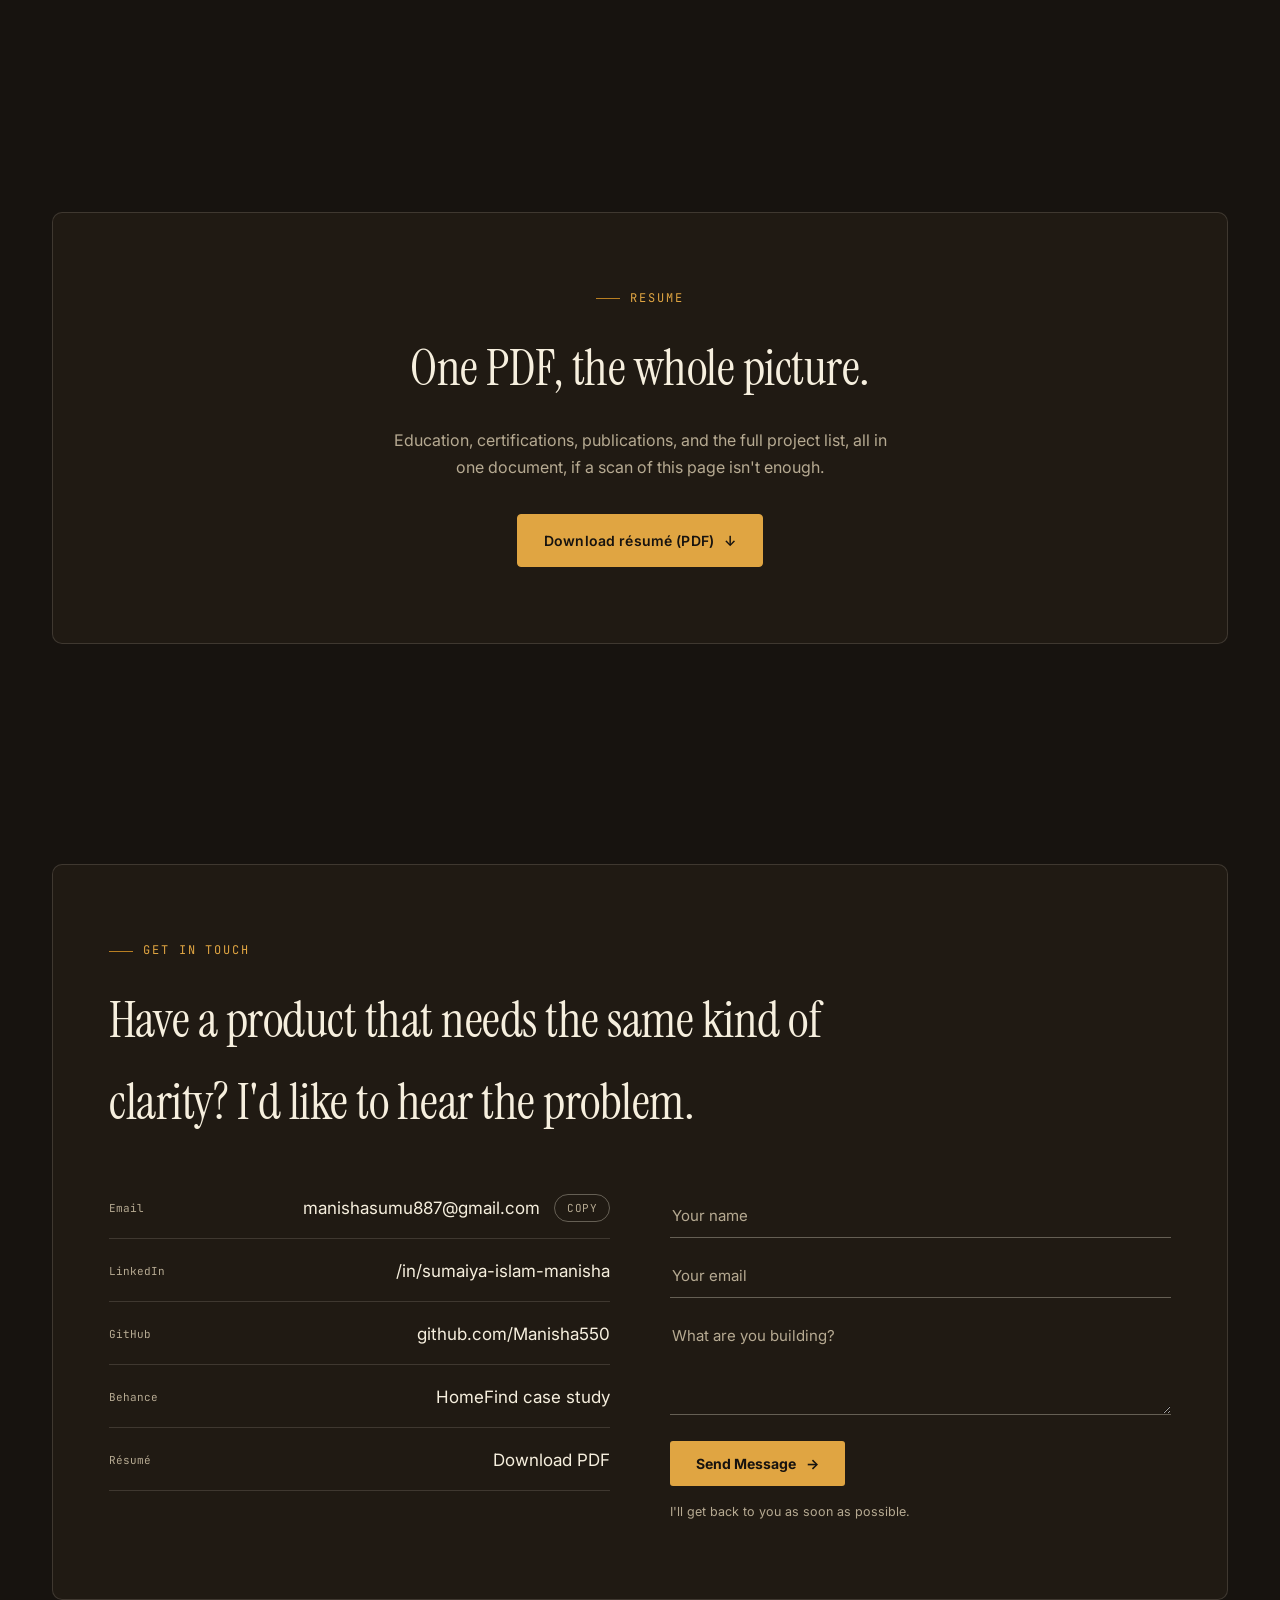
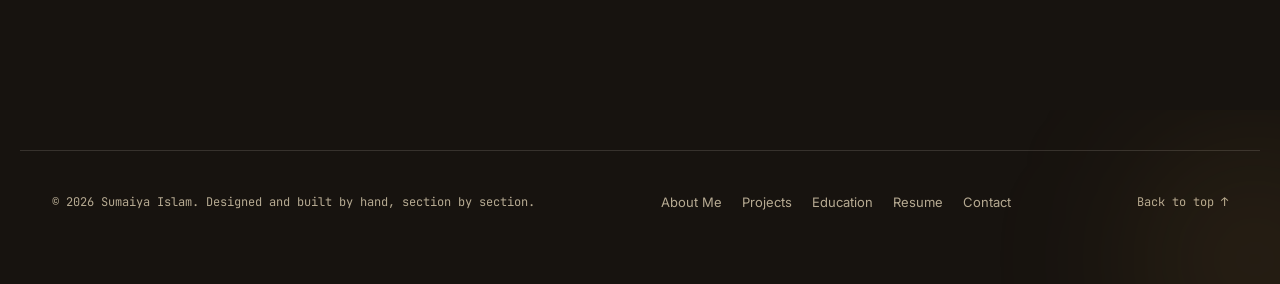
==== commit a4891b0b: "Add Open Graph meta tags to index.html Added Open Graph meta tags for better sharing on social media" ====
--- a/index.html
+++ b/index.html
@@ -2,6 +2,11 @@
 <html lang="en">
 <head>
      <link rel="icon" type="image/x-icon" href="favicon.ico">
+     <meta property="og:title" content="Sumaiya Islam Portfolio">
+<meta property="og:description" content="UI/UX Designer & Developer Portfolio">
+<meta property="og:image" content="https://yourdomain.com/preview.jpg">
+<meta property="og:url" content="https://yourdomain.com">
+<meta property="og:type" content="website">
 <meta charset="UTF-8">
 <meta name="viewport" content="width=device-width, initial-scale=1.0">
 <title>Sumaiya Islam | UI/UX Designer &amp; Frontend Developer</title>
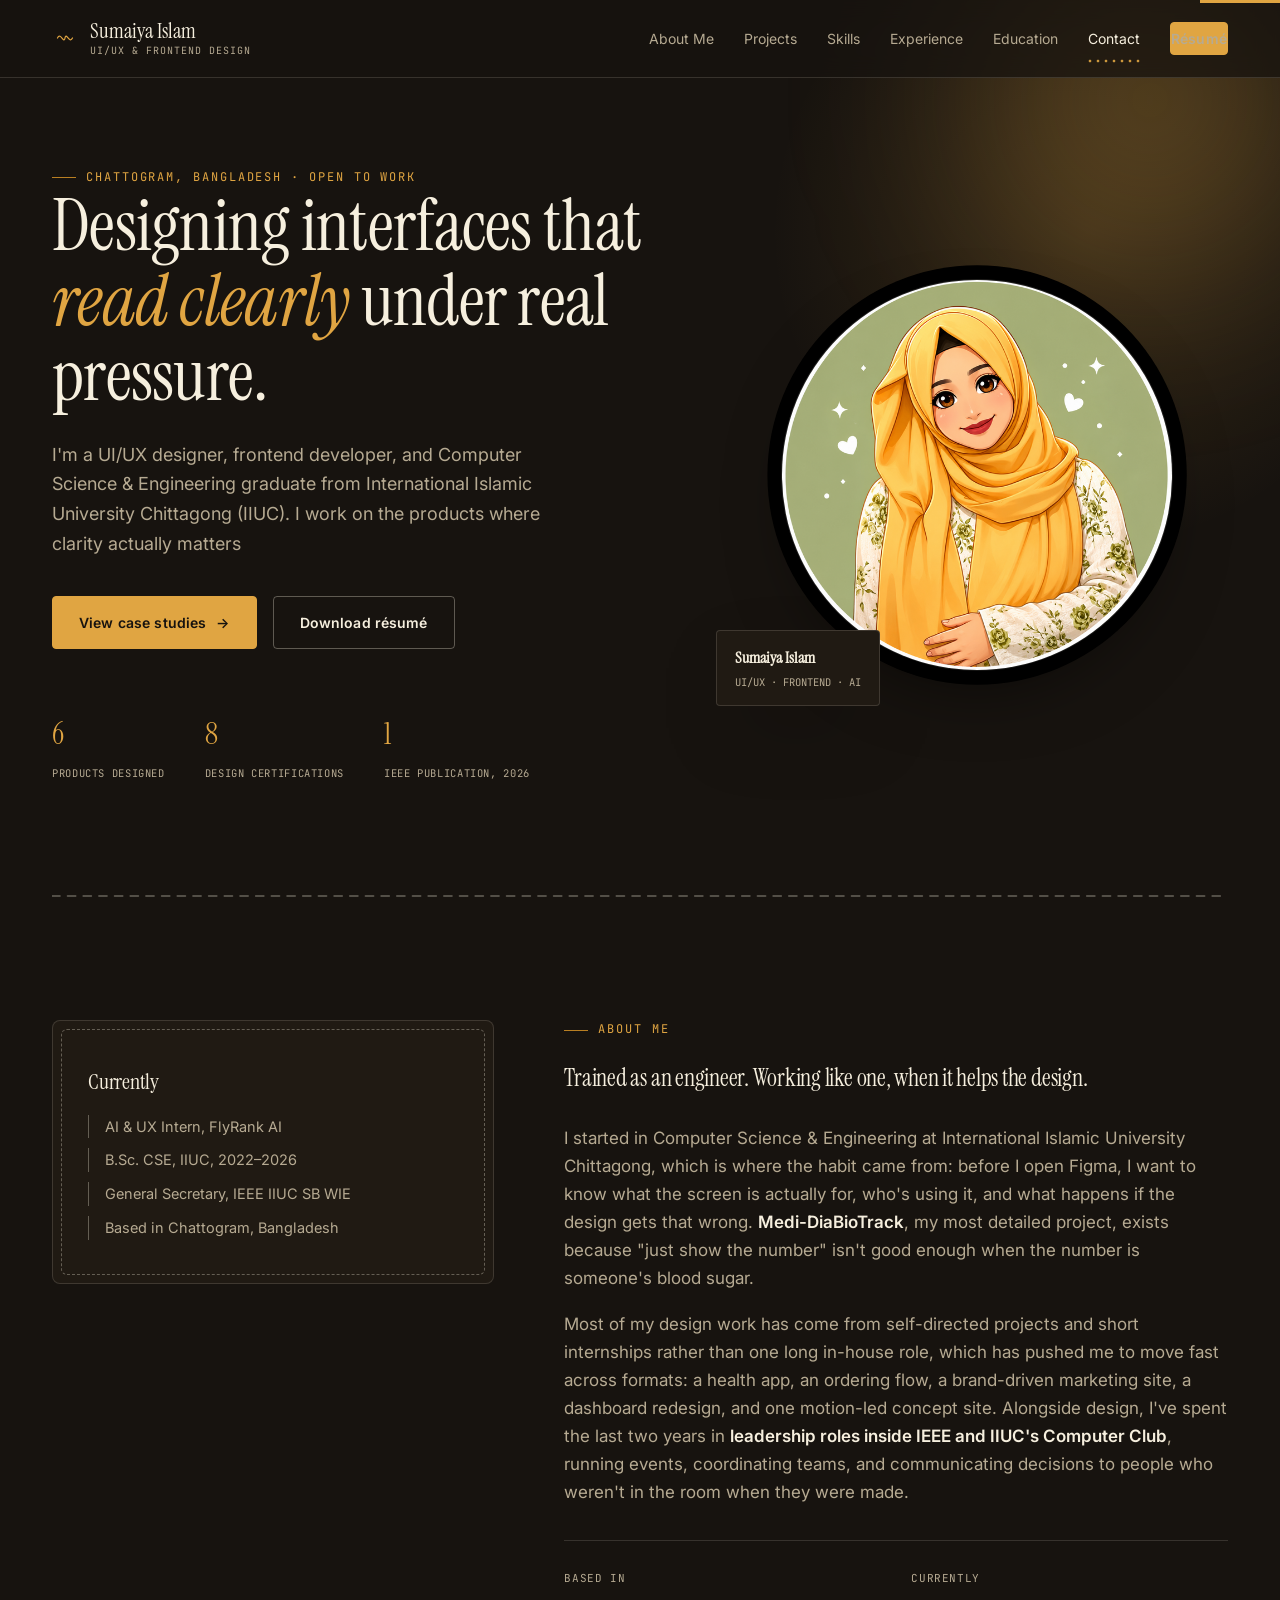
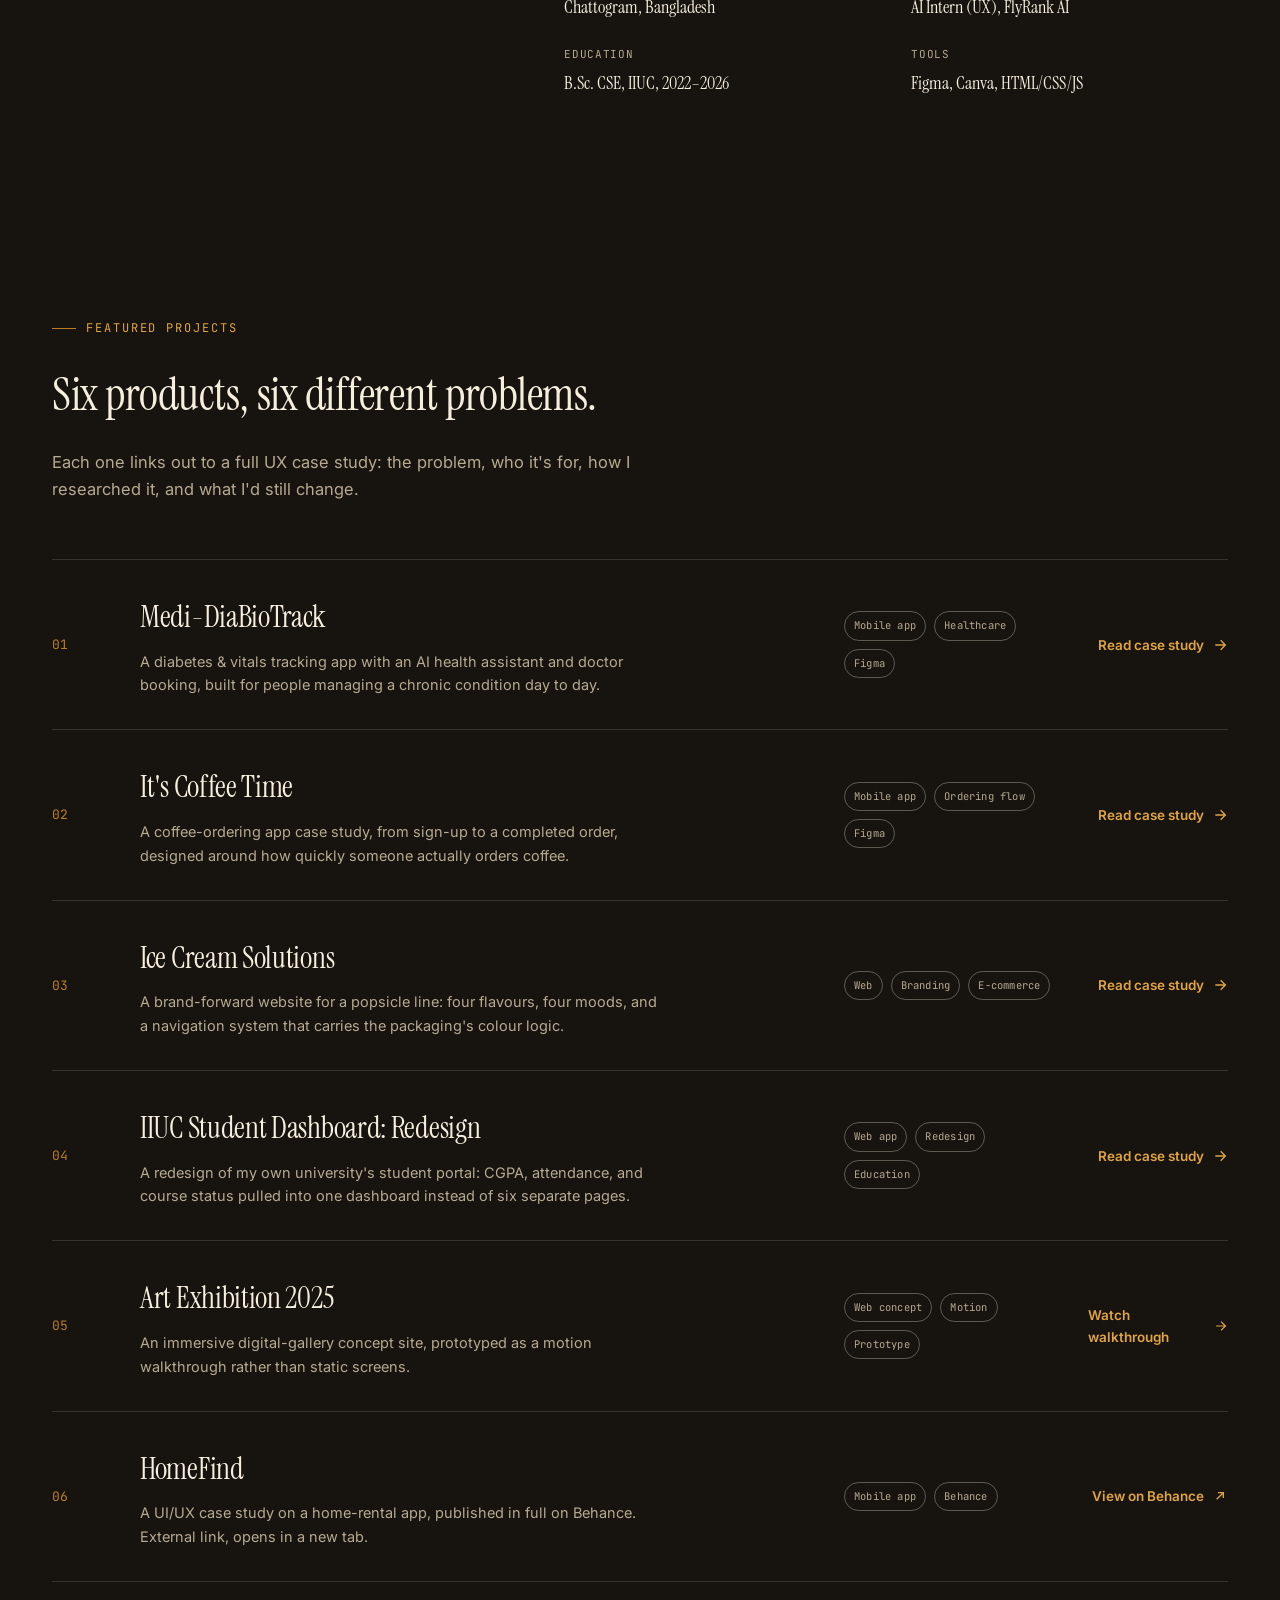
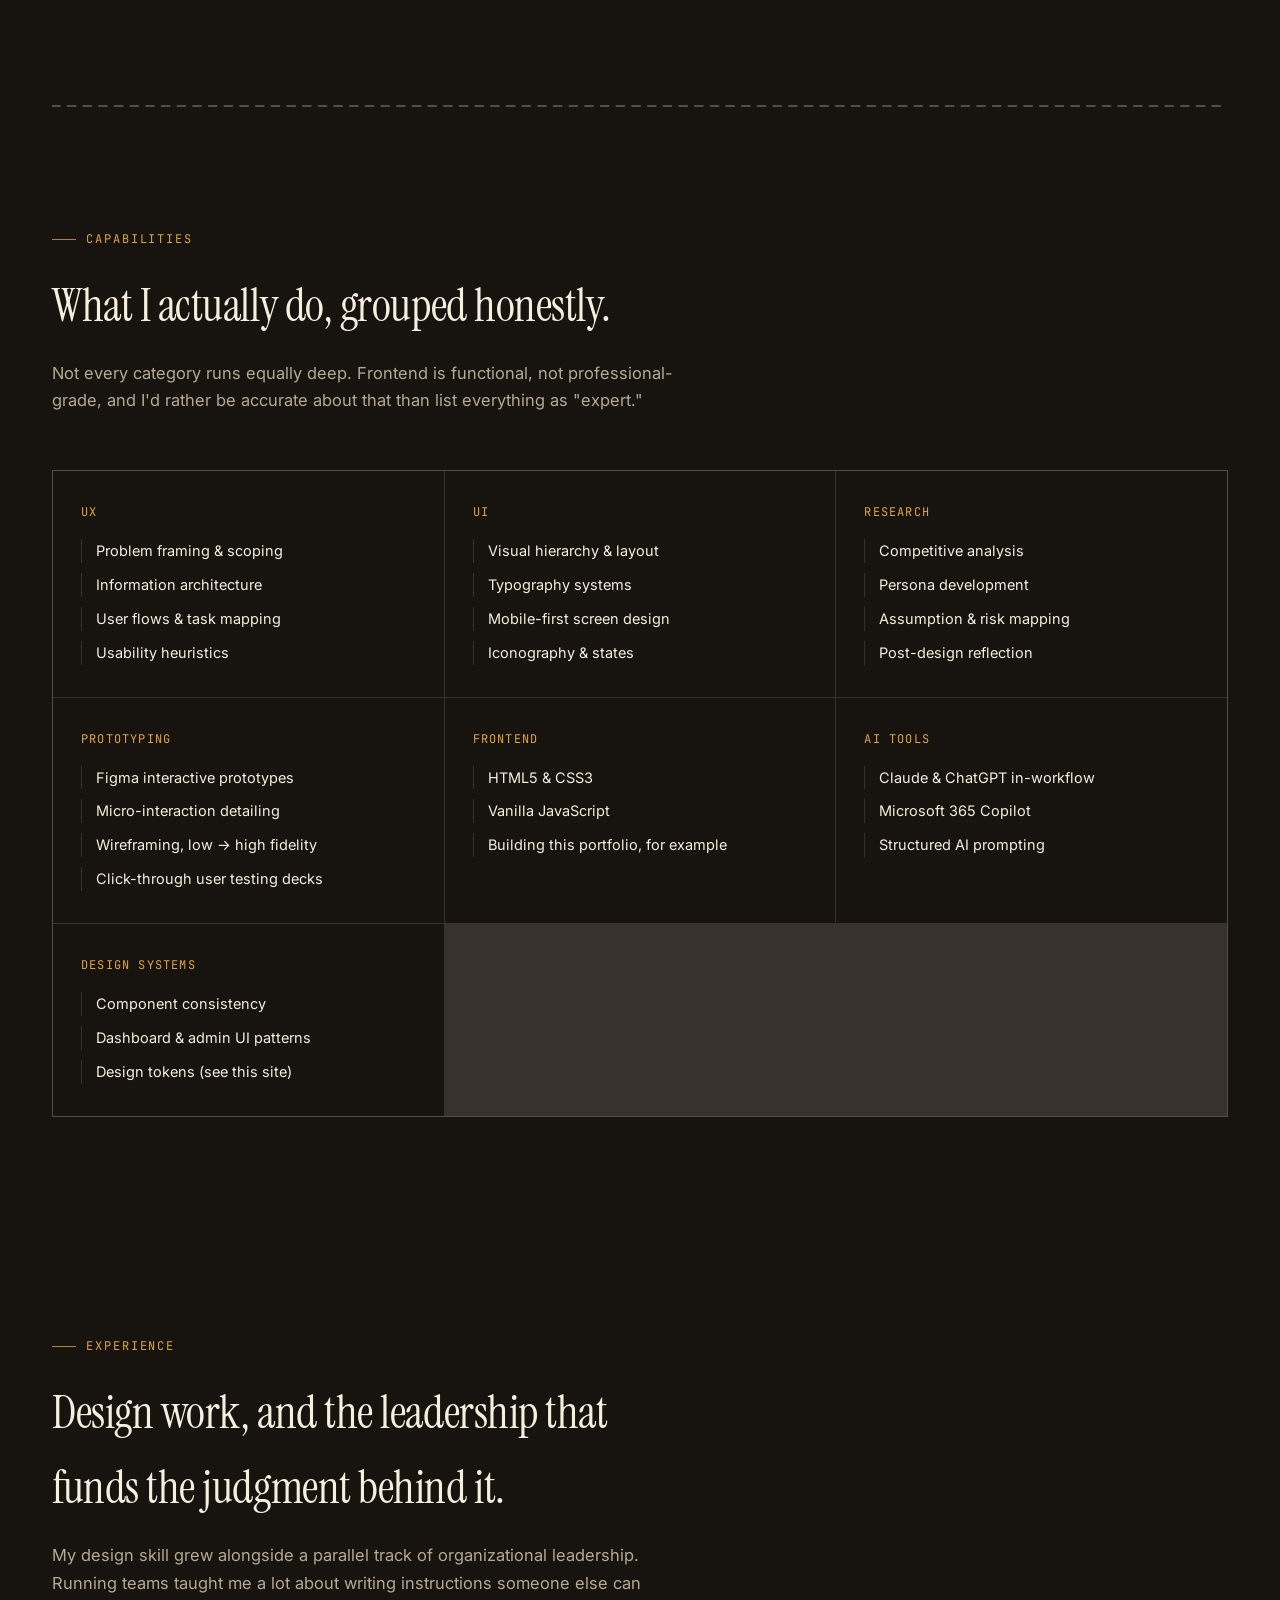
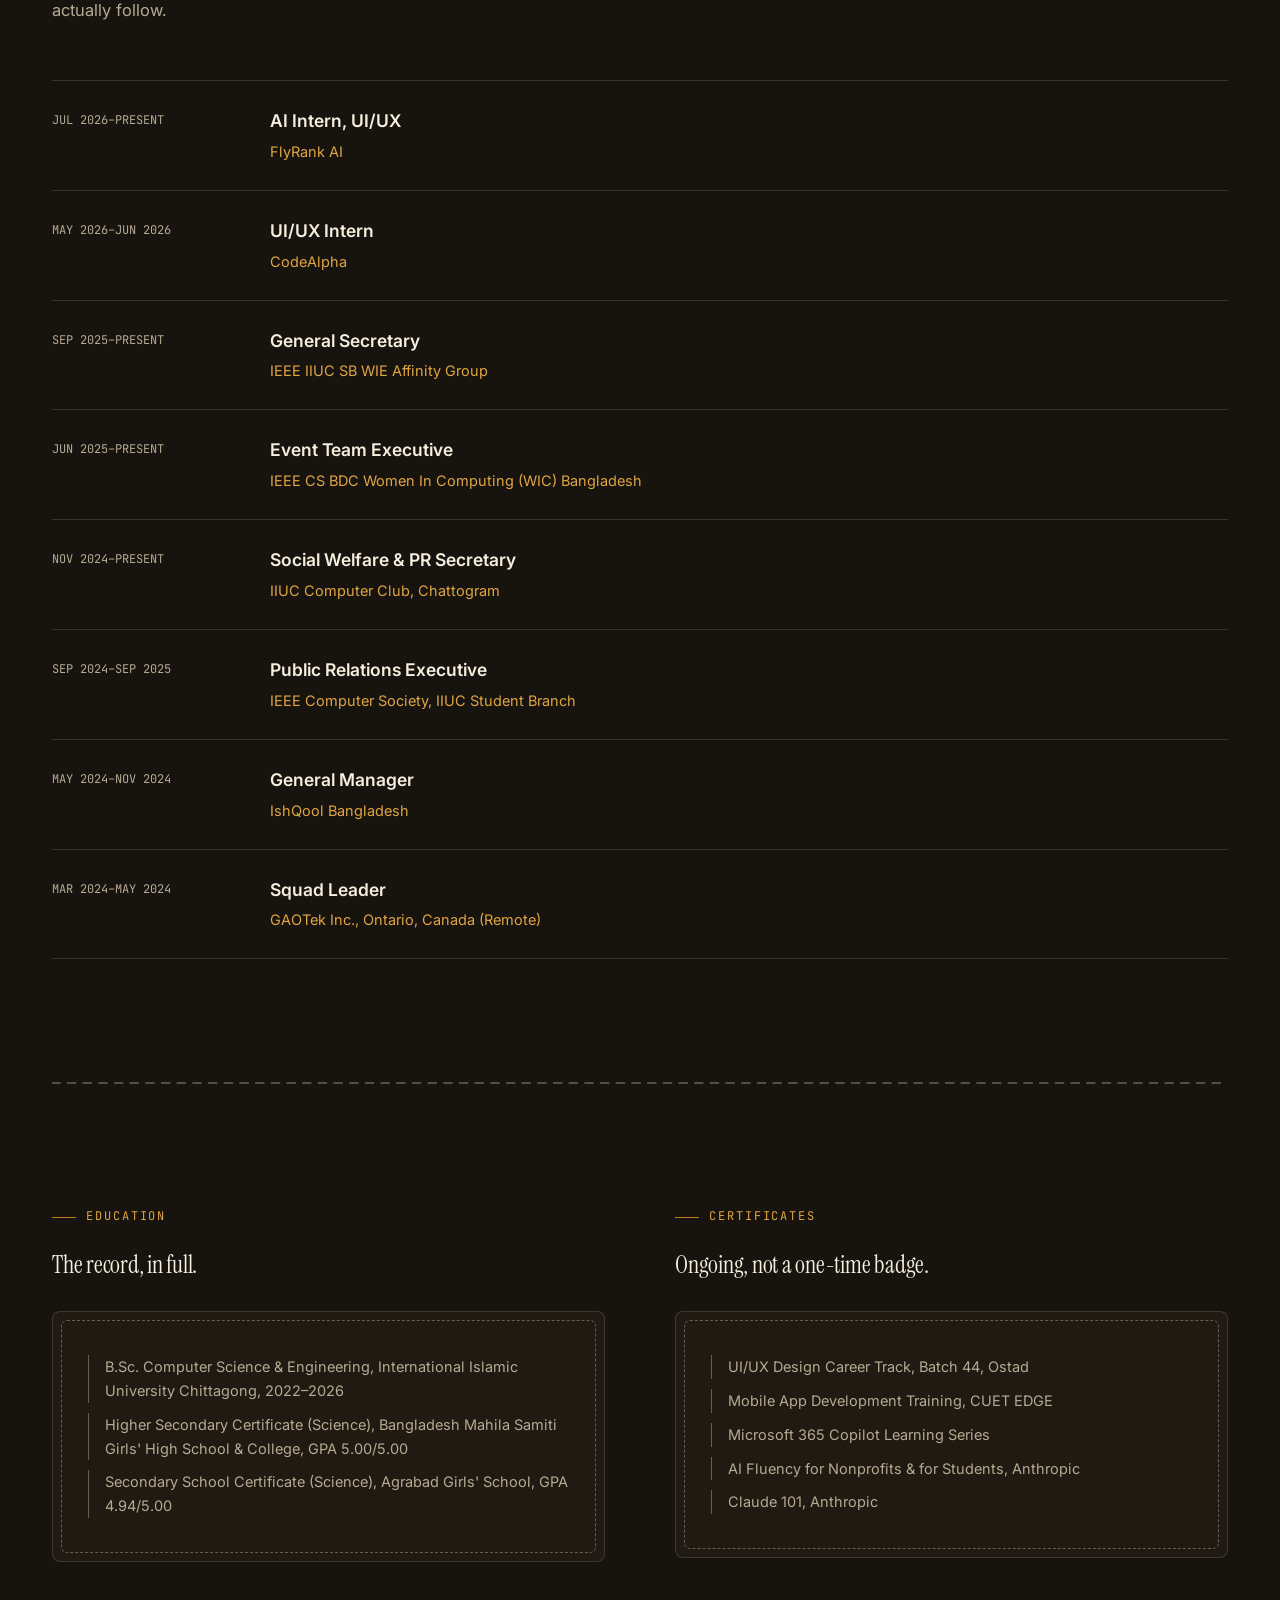
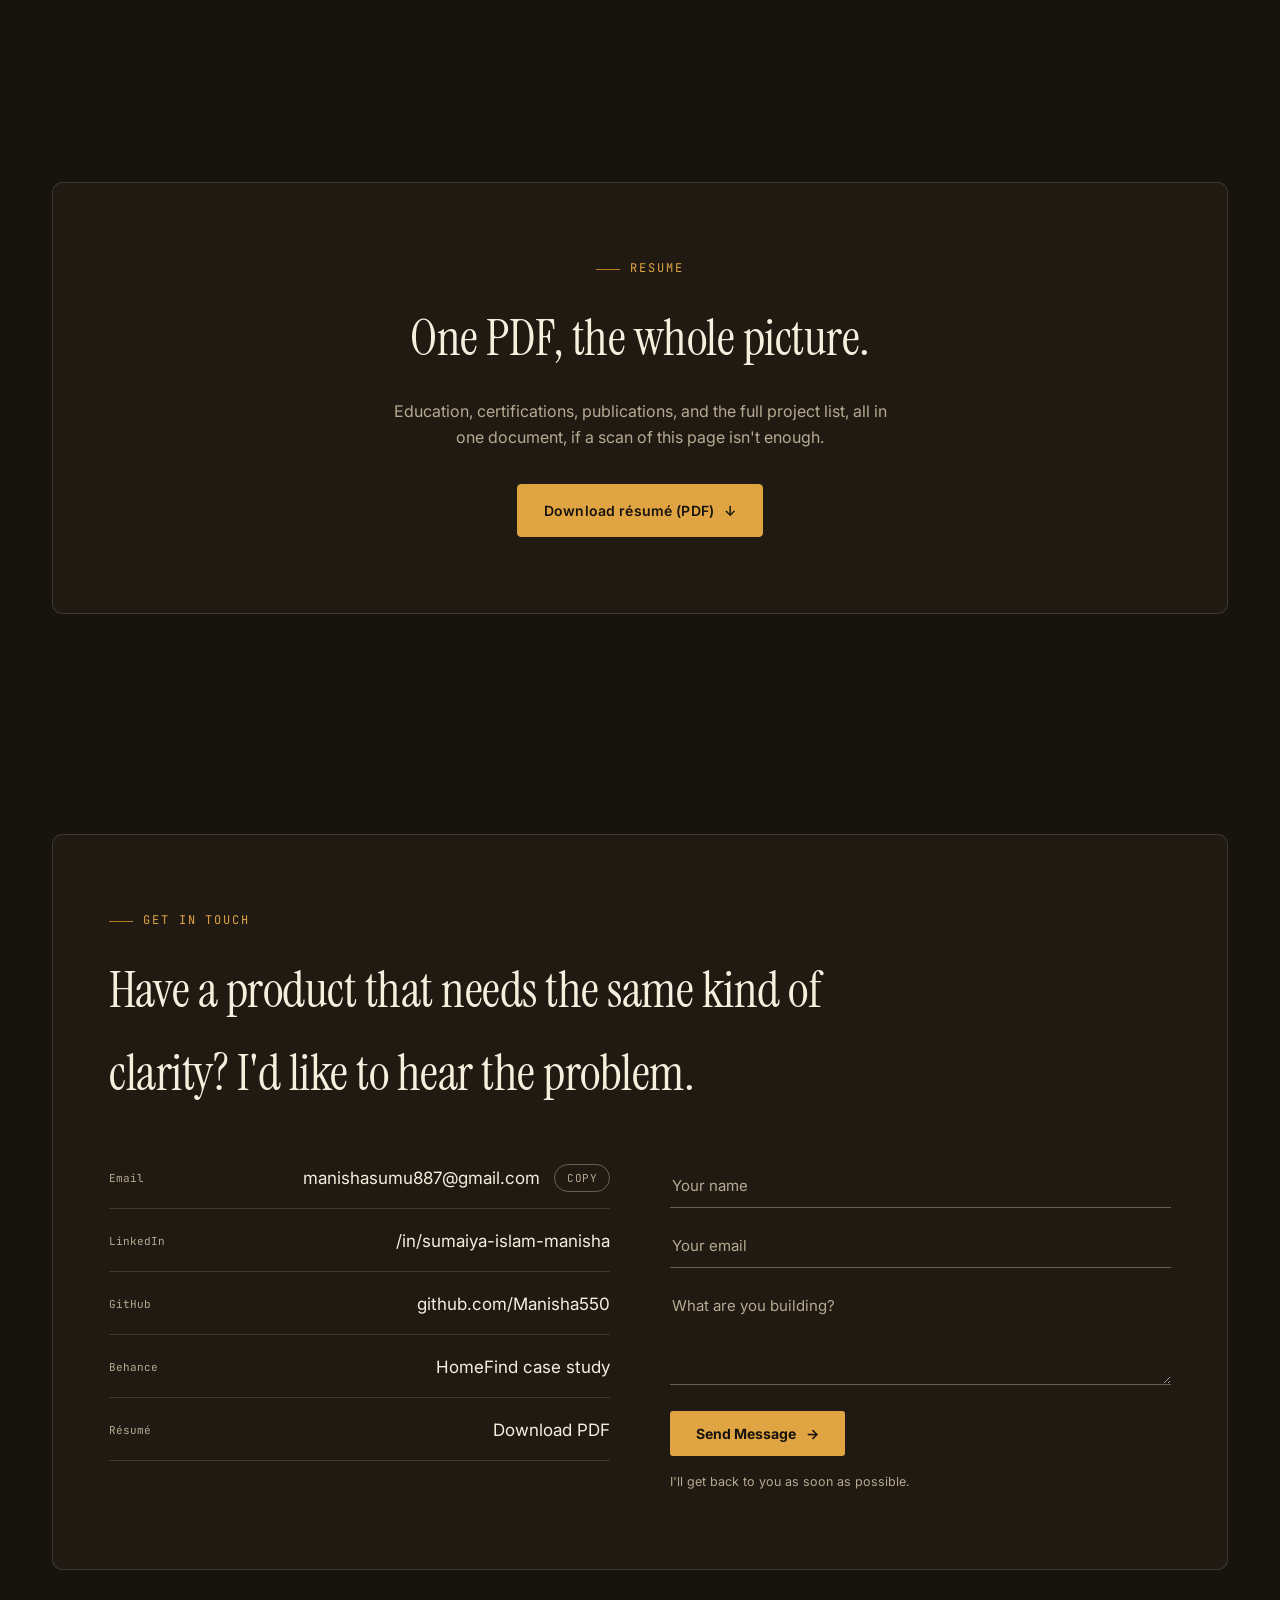
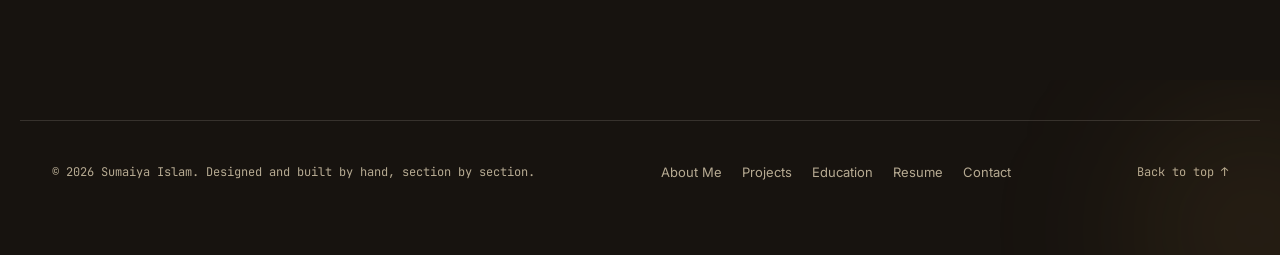
==== commit 88cbcfc9: "Update index.html" ====
--- a/index.html
+++ b/index.html
@@ -1,21 +1,50 @@
+<!DOCTYPE html>
+<html lang="en">
 <!DOCTYPE html>
 <html lang="en">
 <head>
-     <link rel="icon" type="image/x-icon" href="favicon.ico">
-     <meta property="og:title" content="Sumaiya Islam Portfolio">
-<meta property="og:description" content="UI/UX Designer & Developer Portfolio">
-<meta property="og:image" content="https://yourdomain.com/preview.jpg">
-<meta property="og:url" content="https://yourdomain.com">
-<meta property="og:type" content="website">
-<meta charset="UTF-8">
-<meta name="viewport" content="width=device-width, initial-scale=1.0">
-<title>Sumaiya Islam | UI/UX Designer &amp; Frontend Developer</title>
-<meta name="description" content="Sumaiya Islam is a UI/UX designer, frontend developer, and AI enthusiast from Chattogram, Bangladesh. A CSE graduate designing research-first products, from a diabetes-tracking app to a university dashboard redesign.">
-<meta property="og:title" content="Sumaiya Islam | UI/UX Designer &amp; Frontend Developer">
-<meta property="og:description" content="Product design case studies in health-tech, e-commerce, and dashboard redesigns, built and coded by hand.">
-<meta property="og:type" content="website">
-<link rel="icon" href="data:,">
-<link rel="stylesheet" href="style.css">
+
+    <meta charset="UTF-8">
+    <meta name="viewport" content="width=device-width, initial-scale=1.0">
+
+    <title>Sumaiya Islam | UI/UX Designer & Frontend Developer</title>
+
+    <meta name="description"
+          content="Sumaiya Islam is a UI/UX designer, frontend developer, and AI enthusiast from Chattogram, Bangladesh.">
+
+    <!-- FAVICON -->
+    <link rel="icon" type="image/x-icon" href="/favicon.ico">
+
+    <!-- SOCIAL SHARE PREVIEW -->
+    <meta property="og:title"
+          content="Sumaiya Islam | UI/UX Designer & Frontend Developer">
+
+    <meta property="og:description"
+          content="UI/UX design, frontend development, and product design case studies by Sumaiya Islam.">
+
+    <meta property="og:image"
+          content="https://sumanisha-portfolio.netlify.app/preview.jpg">
+
+    <meta property="og:url"
+          content="https://sumanisha-portfolio.netlify.app/">
+
+    <meta property="og:type"
+          content="website">
+
+    <meta property="og:site_name"
+          content="Sumaiya Islam Portfolio">
+
+    <!-- TWITTER / X -->
+    <meta name="twitter:card" content="summary_large_image">
+    <meta name="twitter:title"
+          content="Sumaiya Islam | UI/UX Designer & Frontend Developer">
+    <meta name="twitter:description"
+          content="UI/UX design, frontend development, and product design case studies by Sumaiya Islam.">
+    <meta name="twitter:image"
+          content="https://sumanisha-portfolio.netlify.app/preview.jpg">
+
+    <link rel="stylesheet" href="style.css">
+
 </head>
 <body>
 
@@ -69,7 +98,7 @@
       <div class="reveal in">
         <div class="eyebrow">CHATTOGRAM, BANGLADESH &middot; OPEN TO WORK</div>
         <h1>Designing interfaces that <em>read clearly</em> under real pressure.</h1>
-        <p class="lede">I'm a UI/UX designer, frontend developer, and Computer Science &amp; Engineering graduate. I work on the products where clarity actually matters: a glucose reading someone checks at 7am, a dashboard a student refreshes before a deadline, an order screen finished one‑handed.</p>
+        <p class="lede">I'm a UI/UX designer, frontend developer, and Computer Science &amp; Engineering graduate from International Islamic University Chittagong (IIUC). I work on the products where clarity actually matters</p>
         <div class="hero-cta">
           <a href="#work" class="btn btn-magnetic">View case studies <span class="btn-arrow">→</span></a>
           <a href="assets/resume/sumaiya-islam-cv.pdf" class="btn btn-ghost" download>Download résumé</a>
